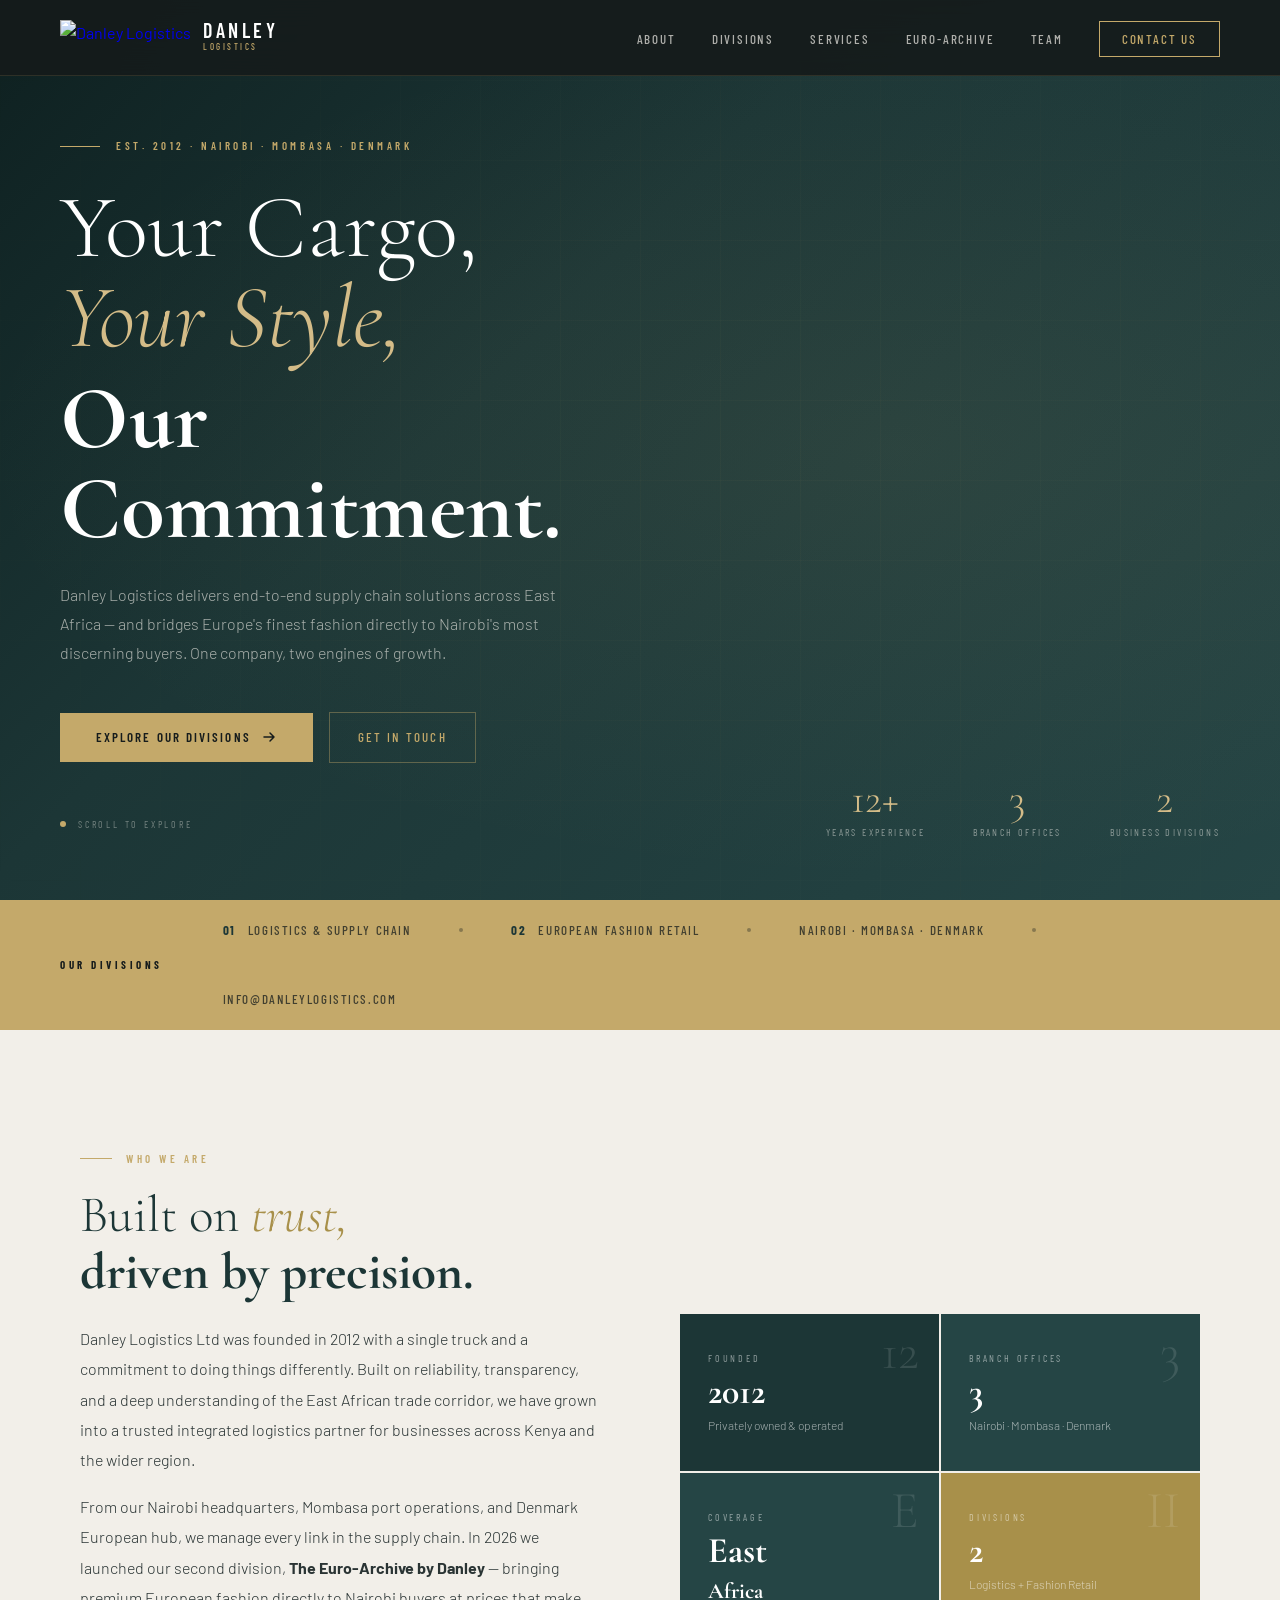
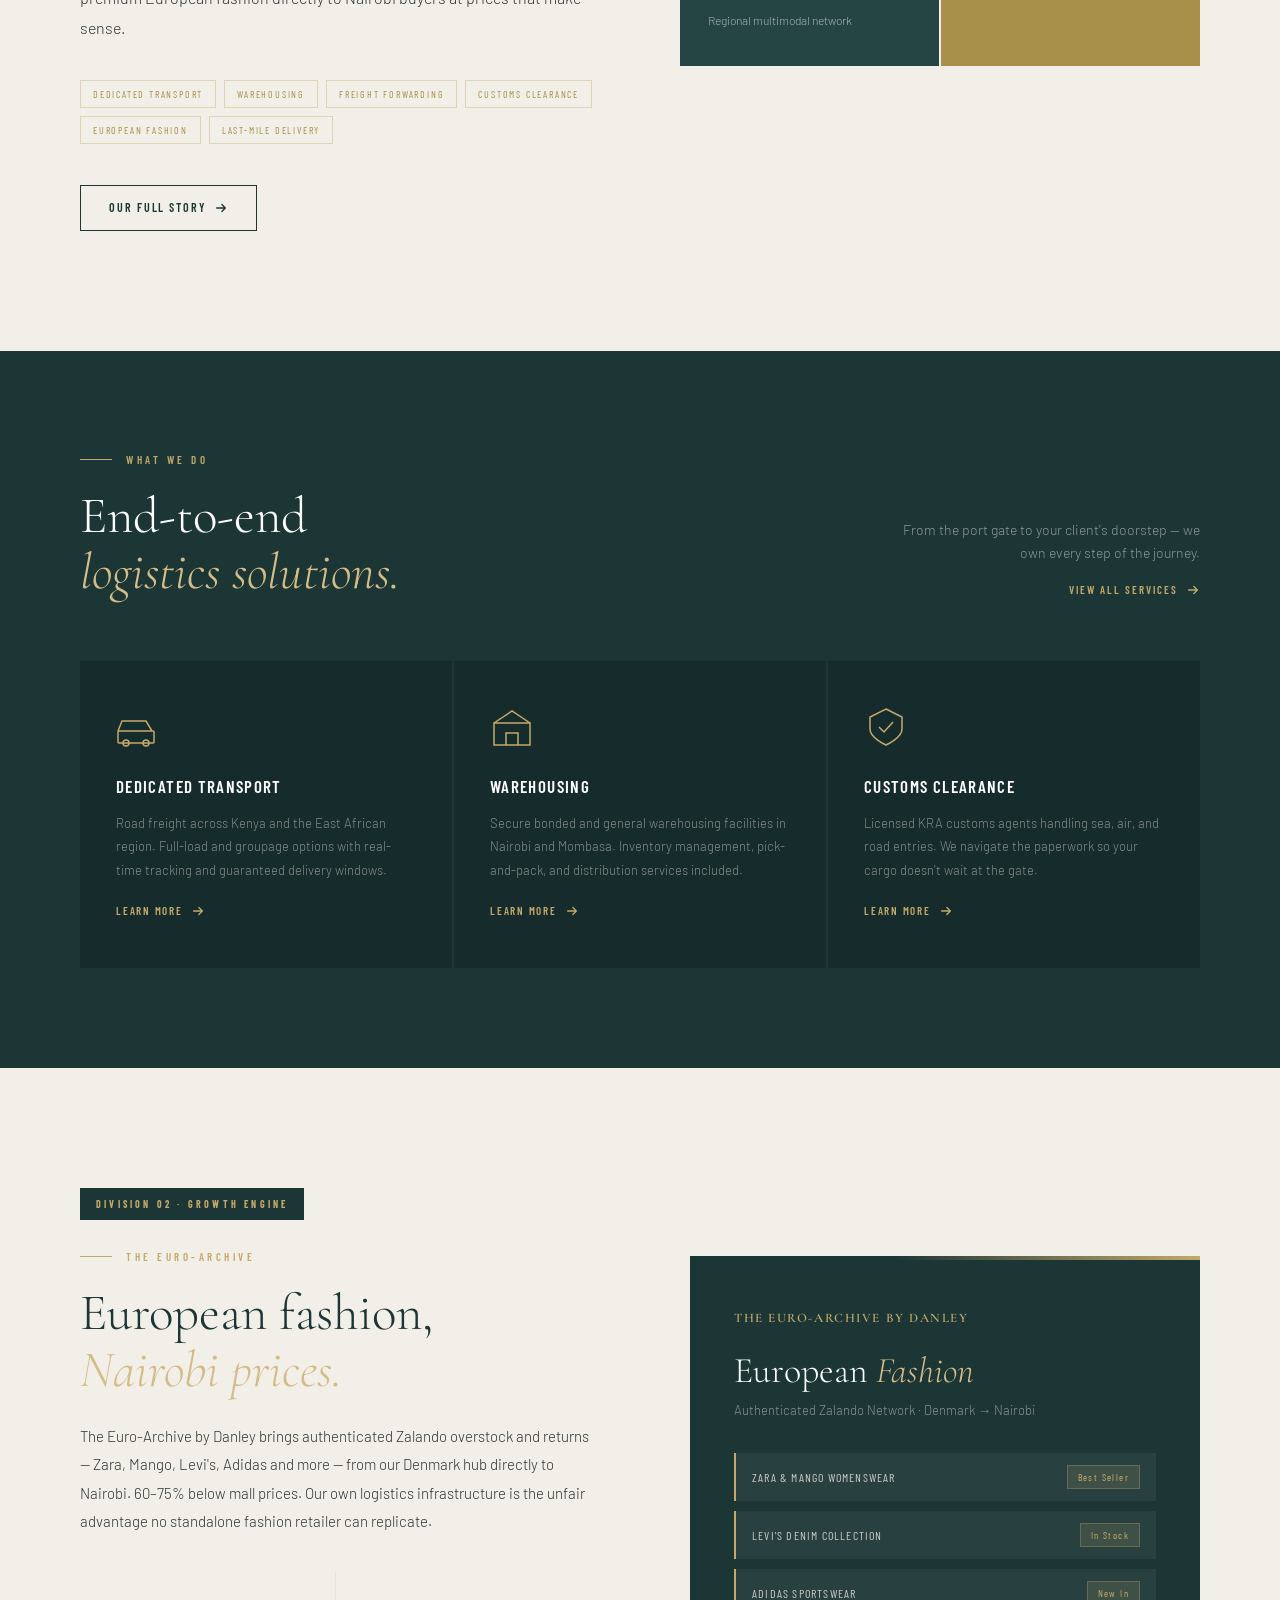
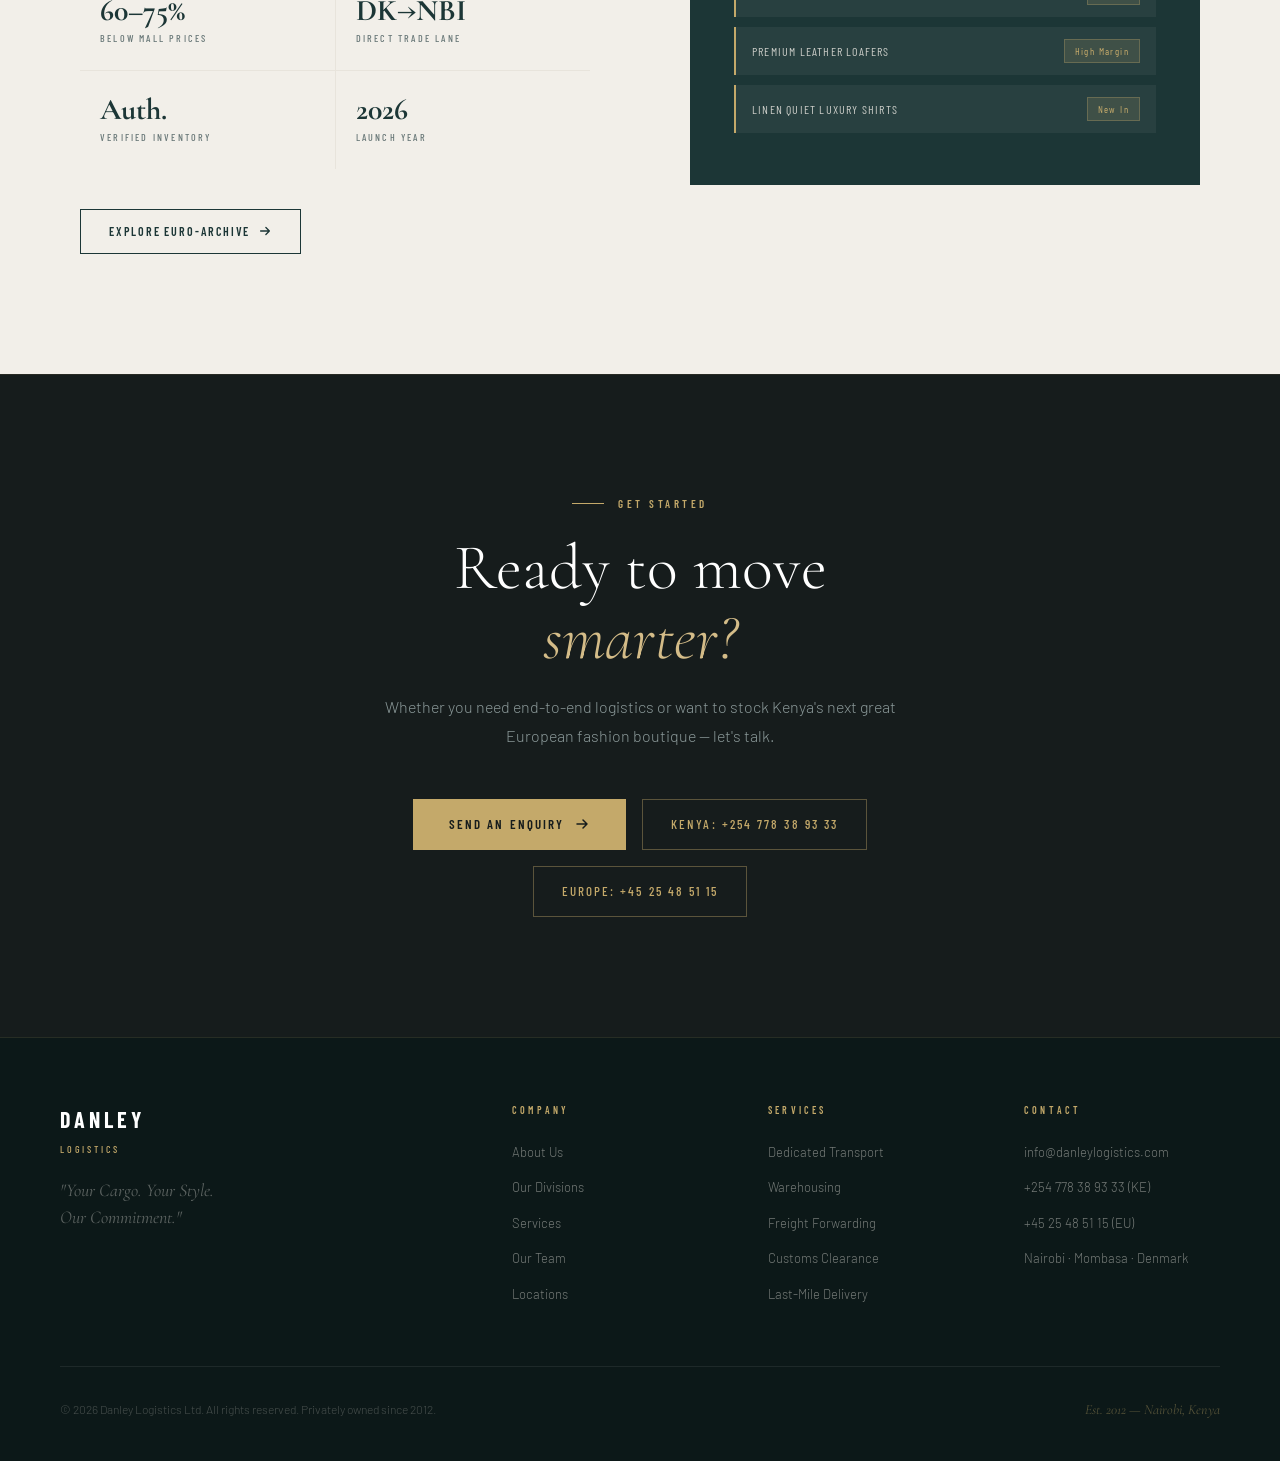
==== index.html @ 7cac611d "initial commit" ====
<!DOCTYPE html>
<html lang="en">
<head>
<meta charset="UTF-8">
<meta name="viewport" content="width=device-width, initial-scale=1.0">
<title>Danley Logistics — Transport · Warehousing · European Fashion</title>
<link href="https://fonts.googleapis.com/css2?family=Cormorant+Garamond:ital,wght@0,300;0,400;0,600;0,700;1,300;1,400&family=Barlow:wght@300;400;500;600;700&family=Barlow+Condensed:wght@400;500;600;700&display=swap" rel="stylesheet">
<link rel="stylesheet" href="style.css">
</head>
<body>

<nav id="mainNav">
  <a href="index.html" class="nav-logo">
    <img src="images/danleylogo.png" alt="Danley Logistics">
    <div class="nav-logo-text">
      <span class="nav-brand">DANLEY</span>
      <span class="nav-sub">Logistics</span>
    </div>
  </a>
  <ul class="nav-links">
    <li><a href="about.html">About</a></li>
    <li><a href="divisions.html">Divisions</a></li>
    <li><a href="services.html">Services</a></li>
    <li><a href="divisions.html#euro-archive">Euro-Archive</a></li>
    <li><a href="team.html">Team</a></li>
    <li><a href="contact.html" class="nav-cta">Contact Us</a></li>
  </ul>
  <button class="nav-toggle" id="navToggle">
    <svg width="24" height="24" viewBox="0 0 24 24" fill="none"><path d="M3 6h18M3 12h18M3 18h18" stroke="currentColor" stroke-width="2" stroke-linecap="round"/></svg>
  </button>
</nav>

<!-- HERO -->
<section class="hero" id="hero">
  <div class="hero-bg"></div>
  <div class="hero-grid"></div>
  <img src="images/hero-main.jpg" alt="" class="hero-img">
  <div class="hero-content">
    <div class="hero-eyebrow">
      <div class="hero-eyebrow-line"></div>
      <span class="hero-eyebrow-text">Est. 2012 · Nairobi · Mombasa · Denmark</span>
    </div>
    <h1 class="hero-title">Your Cargo,<br><em>Your Style,</em></h1>
    <span class="hero-title-bold">Our Commitment.</span>
    <p class="hero-desc">Danley Logistics delivers end-to-end supply chain solutions across East Africa — and bridges Europe's finest fashion directly to Nairobi's most discerning buyers. One company, two engines of growth.</p>
    <div class="hero-actions">
      <a href="divisions.html" class="btn-primary">Explore Our Divisions <svg width="16" height="16" viewBox="0 0 16 16" fill="none"><path d="M3 8h10M9 4l4 4-4 4" stroke="currentColor" stroke-width="1.5" stroke-linecap="round" stroke-linejoin="round"/></svg></a>
      <a href="contact.html" class="btn-secondary">Get in Touch</a>
    </div>
  </div>
  <div class="hero-stats">
    <div class="hero-stat"><span class="hero-stat-num">12+</span><span class="hero-stat-label">Years Experience</span></div>
    <div class="hero-stat"><span class="hero-stat-num">3</span><span class="hero-stat-label">Branch Offices</span></div>
    <div class="hero-stat"><span class="hero-stat-num">2</span><span class="hero-stat-label">Business Divisions</span></div>
  </div>
  <div class="hero-scroll"><div class="hero-scroll-dot"></div><span class="hero-scroll-text">Scroll to explore</span></div>
</section>

<!-- DIVISIONS BANNER -->
<div class="divisions-banner">
  <span class="div-label">Our Divisions</span>
  <div class="div-items">
    <div class="div-item"><span>01</span> Logistics &amp; Supply Chain</div>
    <div class="div-dot"></div>
    <div class="div-item"><span>02</span> European Fashion Retail</div>
    <div class="div-dot"></div>
    <div class="div-item">Nairobi · Mombasa · Denmark</div>
    <div class="div-dot"></div>
    <div class="div-item">info@danleylogistics.com</div>
  </div>
</div>

<!-- ABOUT TEASER -->
<section class="about" id="about">
  <div class="section-inner">
    <div class="about-grid">
      <div class="reveal">
        <div class="section-eyebrow"><div class="section-eyebrow-line"></div><span class="section-eyebrow-text">Who We Are</span></div>
        <h2 class="section-title" style="color:var(--teal)">Built on <em style="color:var(--gold-dark)">trust,</em><br><strong>driven by precision.</strong></h2>
        <div class="about-body">
          <p>Danley Logistics Ltd was founded in 2012 with a single truck and a commitment to doing things differently. Built on reliability, transparency, and a deep understanding of the East African trade corridor, we have grown into a trusted integrated logistics partner for businesses across Kenya and the wider region.</p>
          <p>From our Nairobi headquarters, Mombasa port operations, and Denmark European hub, we manage every link in the supply chain. In 2026 we launched our second division, <strong>The Euro-Archive by Danley</strong> — bringing premium European fashion directly to Nairobi buyers at prices that make sense.</p>
        </div>
        <div class="about-tags">
          <span class="about-tag">Dedicated Transport</span>
          <span class="about-tag">Warehousing</span>
          <span class="about-tag">Freight Forwarding</span>
          <span class="about-tag">Customs Clearance</span>
          <span class="about-tag">European Fashion</span>
          <span class="about-tag">Last-Mile Delivery</span>
        </div>
        <br>
        <a href="about.html" class="btn-outline-dark" style="margin-top:16px">Our Full Story <svg width="14" height="14" viewBox="0 0 16 16" fill="none"><path d="M3 8h10M9 4l4 4-4 4" stroke="currentColor" stroke-width="1.5" stroke-linecap="round" stroke-linejoin="round"/></svg></a>
      </div>
      <div class="reveal reveal-delay-2">
        <div class="about-card-stack">
          <div class="about-card"><div class="about-card-num">12</div><div class="about-card-label">Founded</div><div class="about-card-value">2012</div><div class="about-card-desc">Privately owned &amp; operated</div></div>
          <div class="about-card"><div class="about-card-num">3</div><div class="about-card-label">Branch Offices</div><div class="about-card-value">3</div><div class="about-card-desc">Nairobi · Mombasa · Denmark</div></div>
          <div class="about-card"><div class="about-card-num">E</div><div class="about-card-label">Coverage</div><div class="about-card-value">East<br><span style="font-size:22px">Africa</span></div><div class="about-card-desc">Regional multimodal network</div></div>
          <div class="about-card"><div class="about-card-num">II</div><div class="about-card-label">Divisions</div><div class="about-card-value">2</div><div class="about-card-desc">Logistics + Fashion Retail</div></div>
        </div>
      </div>
    </div>
  </div>
</section>

<!-- SERVICES TEASER -->
<section class="services" id="services">
  <div class="section-inner">
    <div class="services-header reveal">
      <div>
        <div class="section-eyebrow"><div class="section-eyebrow-line"></div><span class="section-eyebrow-text">What We Do</span></div>
        <h2 class="section-title" style="color:var(--white)">End-to-end<br><em>logistics solutions.</em></h2>
      </div>
      <div class="services-header-right">
        <p class="services-header-desc">From the port gate to your client's doorstep — we own every step of the journey.</p>
        <a href="services.html" style="display:inline-flex;align-items:center;gap:8px;margin-top:16px;font-family:var(--font-cond);font-size:11px;letter-spacing:0.18em;text-transform:uppercase;color:var(--gold);text-decoration:none;font-weight:600;">View All Services <svg width="14" height="14" viewBox="0 0 16 16" fill="none"><path d="M3 8h10M9 4l4 4-4 4" stroke="currentColor" stroke-width="1.5" stroke-linecap="round" stroke-linejoin="round"/></svg></a>
      </div>
    </div>
    <div class="services-grid reveal reveal-delay-1">
      <div class="service-card">
        <div class="service-icon"><svg viewBox="0 0 44 44" fill="none" stroke="currentColor" stroke-width="1.5"><rect x="2" y="26" width="36" height="12" rx="1"/><path d="M2 26 L6 16 h24 l6 10"/><circle cx="10" cy="38" r="3"/><circle cx="30" cy="38" r="3"/></svg></div>
        <div class="service-title">Dedicated Transport</div>
        <p class="service-desc">Road freight across Kenya and the East African region. Full-load and groupage options with real-time tracking and guaranteed delivery windows.</p>
        <a href="services.html" class="service-link">Learn more <svg width="14" height="14" viewBox="0 0 16 16" fill="none"><path d="M3 8h10M9 4l4 4-4 4" stroke="currentColor" stroke-width="1.5" stroke-linecap="round" stroke-linejoin="round"/></svg></a>
      </div>
      <div class="service-card">
        <div class="service-icon"><svg viewBox="0 0 44 44" fill="none" stroke="currentColor" stroke-width="1.5"><rect x="4" y="18" width="36" height="22"/><path d="M4 18 L22 6 L40 18"/><path d="M16 40 L16 28 h12 v12"/></svg></div>
        <div class="service-title">Warehousing</div>
        <p class="service-desc">Secure bonded and general warehousing facilities in Nairobi and Mombasa. Inventory management, pick-and-pack, and distribution services included.</p>
        <a href="services.html" class="service-link">Learn more <svg width="14" height="14" viewBox="0 0 16 16" fill="none"><path d="M3 8h10M9 4l4 4-4 4" stroke="currentColor" stroke-width="1.5" stroke-linecap="round" stroke-linejoin="round"/></svg></a>
      </div>
      <div class="service-card">
        <div class="service-icon"><svg viewBox="0 0 44 44" fill="none" stroke="currentColor" stroke-width="1.5"><path d="M22 4 L38 12 V24 C38 33 22 40 22 40 C22 40 6 33 6 24 V12 Z"/><path d="M15 22 L20 27 L29 17"/></svg></div>
        <div class="service-title">Customs Clearance</div>
        <p class="service-desc">Licensed KRA customs agents handling sea, air, and road entries. We navigate the paperwork so your cargo doesn't wait at the gate.</p>
        <a href="services.html" class="service-link">Learn more <svg width="14" height="14" viewBox="0 0 16 16" fill="none"><path d="M3 8h10M9 4l4 4-4 4" stroke="currentColor" stroke-width="1.5" stroke-linecap="round" stroke-linejoin="round"/></svg></a>
      </div>
    </div>
  </div>
</section>

<!-- EURO-ARCHIVE TEASER -->
<section class="fashion" id="fashion">
  <div class="section-inner">
    <div class="fashion-inner">
      <div class="reveal">
        <div class="fashion-label">Division 02 · Growth Engine</div>
        <div class="section-eyebrow"><div class="section-eyebrow-line"></div><span class="section-eyebrow-text">The Euro-Archive</span></div>
        <h2 class="section-title" style="color:var(--teal)">European fashion,<br><em>Nairobi prices.</em></h2>
        <p class="fashion-body">The Euro-Archive by Danley brings authenticated Zalando overstock and returns — Zara, Mango, Levi's, Adidas and more — from our Denmark hub directly to Nairobi. 60–75% below mall prices. Our own logistics infrastructure is the unfair advantage no standalone fashion retailer can replicate.</p>
        <div class="fashion-metrics">
          <div class="fashion-metric"><div class="fashion-metric-val">60–75%</div><div class="fashion-metric-label">Below Mall Prices</div></div>
          <div class="fashion-metric"><div class="fashion-metric-val">DK→NBI</div><div class="fashion-metric-label">Direct Trade Lane</div></div>
          <div class="fashion-metric"><div class="fashion-metric-val">Auth.</div><div class="fashion-metric-label">Verified Inventory</div></div>
          <div class="fashion-metric"><div class="fashion-metric-val">2026</div><div class="fashion-metric-label">Launch Year</div></div>
        </div>
        <a href="divisions.html#euro-archive" class="btn-outline-dark">Explore Euro-Archive <svg width="14" height="14" viewBox="0 0 16 16" fill="none"><path d="M3 8h10M9 4l4 4-4 4" stroke="currentColor" stroke-width="1.5" stroke-linecap="round" stroke-linejoin="round"/></svg></a>
      </div>
      <div class="reveal reveal-delay-2">
        <div class="fashion-card-main">
          <div class="fashion-card-title">The Euro-Archive by Danley</div>
          <div class="fashion-card-brand">European <em>Fashion</em></div>
          <div class="fashion-card-sub">Authenticated Zalando Network · Denmark → Nairobi</div>
          <div class="fashion-items-list">
            <div class="fashion-item-row"><span class="fashion-item-name">Zara &amp; Mango Womenswear</span><span class="fashion-item-badge">Best Seller</span></div>
            <div class="fashion-item-row"><span class="fashion-item-name">Levi's Denim Collection</span><span class="fashion-item-badge">In Stock</span></div>
            <div class="fashion-item-row"><span class="fashion-item-name">Adidas Sportswear</span><span class="fashion-item-badge">New In</span></div>
            <div class="fashion-item-row"><span class="fashion-item-name">Premium Leather Loafers</span><span class="fashion-item-badge">High Margin</span></div>
            <div class="fashion-item-row"><span class="fashion-item-name">Linen Quiet Luxury Shirts</span><span class="fashion-item-badge">New In</span></div>
          </div>
        </div>
      </div>
    </div>
  </div>
</section>

<!-- CTA -->
<section class="cta" id="contact">
  <div class="cta-inner">
    <div class="section-eyebrow cta-eyebrow"><div class="section-eyebrow-line"></div><span class="section-eyebrow-text">Get Started</span></div>
    <h2 class="cta-title reveal">Ready to move <em>smarter?</em></h2>
    <p class="cta-sub reveal reveal-delay-1">Whether you need end-to-end logistics or want to stock Kenya's next great European fashion boutique — let's talk.</p>
    <div class="cta-actions reveal reveal-delay-2">
      <a href="contact.html" class="btn-primary">Send an Enquiry <svg width="16" height="16" viewBox="0 0 16 16" fill="none"><path d="M3 8h10M9 4l4 4-4 4" stroke="currentColor" stroke-width="1.5" stroke-linecap="round" stroke-linejoin="round"/></svg></a>
      <a href="tel:+254778389333" class="btn-secondary">Kenya: +254 778 38 93 33</a>
      <a href="tel:+4525485115" class="btn-secondary">Europe: +45 25 48 51 15</a>
    </div>
  </div>
</section>

<!-- FOOTER -->
<footer>
  <div class="footer-grid">
    <div>
      <div class="footer-brand-name">DANLEY</div>
      <div class="footer-brand-sub">Logistics</div>
      <div class="footer-tagline">"Your Cargo. Your Style.<br>Our Commitment."</div>
    </div>
    <div>
      <div class="footer-col-title">Company</div>
      <ul class="footer-links">
        <li><a href="about.html">About Us</a></li>
        <li><a href="divisions.html">Our Divisions</a></li>
        <li><a href="services.html">Services</a></li>
        <li><a href="team.html">Our Team</a></li>
        <li><a href="locations.html">Locations</a></li>
      </ul>
    </div>
    <div>
      <div class="footer-col-title">Services</div>
      <ul class="footer-links">
        <li><a href="services.html">Dedicated Transport</a></li>
        <li><a href="services.html">Warehousing</a></li>
        <li><a href="services.html">Freight Forwarding</a></li>
        <li><a href="services.html">Customs Clearance</a></li>
        <li><a href="services.html">Last-Mile Delivery</a></li>
      </ul>
    </div>
    <div>
      <div class="footer-col-title">Contact</div>
      <ul class="footer-links">
        <li><a href="mailto:info@danleylogistics.com">info@danleylogistics.com</a></li>
        <li><a href="tel:+254778389333">+254 778 38 93 33 (KE)</a></li>
        <li><a href="tel:+4525485115">+45 25 48 51 15 (EU)</a></li>
        <li><a href="locations.html">Nairobi · Mombasa · Denmark</a></li>
      </ul>
    </div>
  </div>
  <div class="footer-bottom">
    <div class="footer-copy">© 2026 Danley Logistics Ltd. All rights reserved. Privately owned since 2012.</div>
    <div class="footer-est">Est. 2012 — Nairobi, Kenya</div>
  </div>
</footer>

<script>
const nav = document.getElementById('mainNav');
window.addEventListener('scroll', () => nav.classList.toggle('scrolled', window.scrollY > 60));
document.getElementById('navToggle').addEventListener('click', () => {
  const links = document.querySelector('.nav-links');
  links.style.cssText = links.style.display === 'flex' ? '' : 'display:flex;flex-direction:column;position:fixed;top:76px;left:0;right:0;background:rgba(22,28,28,0.98);padding:24px;gap:20px;z-index:999;border-bottom:1px solid rgba(196,169,106,0.2)';
});
const reveals = document.querySelectorAll('.reveal');
new IntersectionObserver((entries) => { entries.forEach(e => { if(e.isIntersecting){ e.target.classList.add('visible'); } }); }, { threshold: 0.12 }).observe && reveals.forEach(el => new IntersectionObserver((entries) => { entries.forEach(e => { if(e.isIntersecting) e.target.classList.add('visible'); }); }, { threshold: 0.12 }).observe(el));
</script>
</body>
</html>
---- style.css ----
/* ── DANLEY LOGISTICS — SHARED STYLESHEET ── */
:root {
  --teal:      #1C3636;
  --teal-mid:  #254545;
  --teal-light:#2E5555;
  --gold:      #C4A96A;
  --gold-light:#D4BC88;
  --gold-dark: #A8904A;
  --cream:     #F2EFE9;
  --cream-dark:#E8E4DC;
  --white:     #FFFFFF;
  --dark:      #161C1C;
  --charcoal:  #2A3434;
  --gray:      #8A9898;
  --slate:     #697878;
  --font-display: 'Cormorant Garamond', Georgia, serif;
  --font-body:    'Barlow', sans-serif;
  --font-cond:    'Barlow Condensed', sans-serif;
  --ease: cubic-bezier(0.16, 1, 0.3, 1);
}

*, *::before, *::after { box-sizing: border-box; margin: 0; padding: 0; }
html { scroll-behavior: smooth; }
body { font-family: var(--font-body); background: var(--dark); color: var(--cream); overflow-x: hidden; line-height: 1.6; }

::-webkit-scrollbar { width: 4px; }
::-webkit-scrollbar-track { background: var(--dark); }
::-webkit-scrollbar-thumb { background: var(--gold); border-radius: 2px; }

/* ── NAV ── */
nav {
  position: fixed; top: 0; left: 0; right: 0; z-index: 1000;
  padding: 0 60px;
  display: flex; align-items: center; justify-content: space-between;
  height: 76px;
  background: rgba(22,28,28,0.95);
  backdrop-filter: blur(20px);
  border-bottom: 1px solid rgba(196,169,106,0.15);
  transition: all 0.4s var(--ease);
}
nav.scrolled { height: 64px; border-bottom-color: rgba(196,169,106,0.25); }
.nav-logo { display: flex; align-items: center; text-decoration: none; gap: 12px; }
.nav-logo img { height: 36px; width: auto; }
.nav-logo-text { display: flex; flex-direction: column; }
.nav-brand { font-family: var(--font-cond); font-size: 20px; font-weight: 600; letter-spacing: 0.18em; color: var(--white); line-height: 1; }
.nav-sub { font-family: var(--font-cond); font-size: 9px; letter-spacing: 0.28em; color: var(--gold); font-weight: 500; text-transform: uppercase; }
.nav-links { display: flex; align-items: center; gap: 36px; list-style: none; }
.nav-links a { font-family: var(--font-cond); font-size: 13px; letter-spacing: 0.14em; text-transform: uppercase; color: rgba(242,239,233,0.7); text-decoration: none; transition: color 0.3s; font-weight: 500; }
.nav-links a:hover, .nav-links a.active { color: var(--gold); }
.nav-cta { background: transparent; border: 1px solid var(--gold); color: var(--gold) !important; padding: 9px 22px; transition: all 0.3s !important; }
.nav-cta:hover { background: var(--gold) !important; color: var(--dark) !important; }
.nav-toggle { display: none; background: none; border: none; cursor: pointer; color: var(--white); padding: 4px; }

/* ── PAGE HERO (inner pages) ── */
.page-hero {
  padding: 140px 0 80px;
  background: linear-gradient(135deg, #0E2020 0%, #1C3636 50%, #254545 100%);
  position: relative; overflow: hidden;
}
.page-hero::before {
  content: '';
  position: absolute; inset: 0;
  background-image: linear-gradient(rgba(196,169,106,0.04) 1px, transparent 1px), linear-gradient(90deg, rgba(196,169,106,0.04) 1px, transparent 1px);
  background-size: 80px 80px;
  mask-image: radial-gradient(ellipse 80% 80% at 50% 50%, black, transparent);
}
.page-hero-inner { position: relative; z-index: 2; max-width: 1240px; margin: 0 auto; padding: 0 60px; }
.page-hero-eyebrow { display: flex; align-items: center; gap: 14px; margin-bottom: 20px; }
.page-hero-eyebrow-line { width: 32px; height: 1px; background: var(--gold); }
.page-hero-eyebrow-text { font-family: var(--font-cond); font-size: 11px; letter-spacing: 0.32em; text-transform: uppercase; color: var(--gold); font-weight: 600; }
.page-hero h1 { font-family: var(--font-display); font-size: clamp(40px, 5vw, 72px); font-weight: 300; color: var(--white); line-height: 1.1; margin-bottom: 20px; }
.page-hero h1 em { font-style: italic; color: var(--gold-light); }
.page-hero h1 strong { font-weight: 700; }
.page-hero p { font-size: 16px; color: rgba(242,239,233,0.6); max-width: 560px; font-weight: 300; line-height: 1.8; }
.page-hero-img { position: absolute; right: 0; top: 0; bottom: 0; width: 40%; object-fit: cover; opacity: 0.25; }

/* ── SECTION BASE ── */
section { position: relative; }
.section-inner { max-width: 1240px; margin: 0 auto; padding: 0 60px; }
.section-eyebrow { display: flex; align-items: center; gap: 14px; margin-bottom: 20px; }
.section-eyebrow-line { width: 32px; height: 1px; background: var(--gold); }
.section-eyebrow-text { font-family: var(--font-cond); font-size: 11px; letter-spacing: 0.32em; text-transform: uppercase; color: var(--gold); font-weight: 600; }
.section-title { font-family: var(--font-display); font-size: clamp(36px, 4vw, 58px); font-weight: 300; line-height: 1.1; }
.section-title em { font-style: italic; color: var(--gold-light); }
.section-title strong { font-weight: 700; }
.section-body { font-size: 15px; line-height: 1.9; color: var(--charcoal); font-weight: 300; }
.section-body p + p { margin-top: 14px; }

/* ── BUTTONS ── */
.btn-primary {
  background: var(--gold); color: var(--dark);
  padding: 14px 36px; font-family: var(--font-cond); font-size: 13px;
  letter-spacing: 0.16em; text-transform: uppercase; font-weight: 600;
  border: none; cursor: pointer; text-decoration: none;
  transition: all 0.3s; display: inline-flex; align-items: center; gap: 10px;
}
.btn-primary:hover { background: var(--gold-light); transform: translateY(-2px); }
.btn-secondary {
  color: var(--gold); padding: 14px 28px; font-family: var(--font-cond);
  font-size: 13px; letter-spacing: 0.16em; text-transform: uppercase; font-weight: 500;
  border: 1px solid rgba(196,169,106,0.4); text-decoration: none;
  transition: all 0.3s; display: inline-flex; align-items: center; gap: 10px;
}
.btn-secondary:hover { border-color: var(--gold); background: rgba(196,169,106,0.08); }
.btn-outline-dark {
  color: var(--teal); padding: 12px 28px; font-family: var(--font-cond);
  font-size: 12px; letter-spacing: 0.16em; text-transform: uppercase; font-weight: 600;
  border: 1px solid var(--teal); text-decoration: none;
  transition: all 0.3s; display: inline-flex; align-items: center; gap: 8px;
}
.btn-outline-dark:hover { background: var(--teal); color: var(--white); }

/* ── IMAGE PLACEHOLDER ── */
.img-placeholder {
  background: linear-gradient(135deg, var(--teal) 0%, var(--teal-mid) 100%);
  display: flex; align-items: center; justify-content: center;
  position: relative; overflow: hidden;
}
.img-placeholder::after {
  content: attr(data-label);
  font-family: var(--font-cond); font-size: 11px; letter-spacing: 0.2em;
  text-transform: uppercase; color: rgba(196,169,106,0.5);
}
.img-placeholder img { width: 100%; height: 100%; object-fit: cover; display: block; }

/* ── TAGS ── */
.tag { font-family: var(--font-cond); font-size: 10px; letter-spacing: 0.18em; text-transform: uppercase; border: 1px solid rgba(196,169,106,0.4); color: var(--gold); padding: 5px 12px; display: inline-block; }
.tag-dark { border-color: rgba(28,54,54,0.4); color: var(--teal); }

/* ── REVEAL ANIMATIONS ── */
.reveal { opacity: 0; transform: translateY(32px); transition: all 0.9s var(--ease); }
.reveal.visible { opacity: 1; transform: translateY(0); }
.reveal-delay-1 { transition-delay: 0.1s; }
.reveal-delay-2 { transition-delay: 0.2s; }
.reveal-delay-3 { transition-delay: 0.3s; }

/* ── HERO (homepage) ── */
.hero { position: relative; height: 100vh; min-height: 700px; display: flex; align-items: center; overflow: hidden; background: var(--teal); }
.hero-bg { position: absolute; inset: 0; background: radial-gradient(ellipse 120% 80% at 70% 50%, rgba(196,169,106,0.08) 0%, transparent 60%), linear-gradient(135deg, #0E2020 0%, #1C3636 40%, #254545 100%); }
.hero-grid { position: absolute; inset: 0; background-image: linear-gradient(rgba(196,169,106,0.04) 1px, transparent 1px), linear-gradient(90deg, rgba(196,169,106,0.04) 1px, transparent 1px); background-size: 80px 80px; mask-image: radial-gradient(ellipse 80% 80% at 60% 50%, black, transparent); }
.hero-img { position: absolute; right: 0; top: 0; bottom: 0; width: 50%; object-fit: cover; opacity: 0.15; }
.hero-content { position: relative; z-index: 2; padding: 0 60px; max-width: 780px; }
.hero-eyebrow { display: flex; align-items: center; gap: 16px; margin-bottom: 28px; opacity: 0; animation: fadeUp 1s 0.3s var(--ease) forwards; }
.hero-eyebrow-line { width: 40px; height: 1px; background: var(--gold); }
.hero-eyebrow-text { font-family: var(--font-cond); font-size: 11px; letter-spacing: 0.32em; text-transform: uppercase; color: var(--gold); font-weight: 600; }
.hero-title { font-family: var(--font-display); font-size: clamp(52px, 7vw, 96px); font-weight: 300; line-height: 1.0; color: var(--white); margin-bottom: 12px; opacity: 0; animation: fadeUp 1s 0.5s var(--ease) forwards; }
.hero-title em { font-style: italic; color: var(--gold-light); font-weight: 300; }
.hero-title-bold { font-family: var(--font-display); font-size: clamp(52px, 7vw, 96px); font-weight: 700; line-height: 1.0; color: var(--white); display: block; opacity: 0; animation: fadeUp 1s 0.65s var(--ease) forwards; }
.hero-desc { font-size: 16px; line-height: 1.8; color: rgba(242,239,233,0.65); max-width: 520px; margin: 28px 0 44px; font-weight: 300; opacity: 0; animation: fadeUp 1s 0.85s var(--ease) forwards; }
.hero-actions { display: flex; gap: 16px; align-items: center; opacity: 0; animation: fadeUp 1s 1.05s var(--ease) forwards; flex-wrap: wrap; }
.hero-stats { position: absolute; bottom: 60px; right: 60px; z-index: 2; display: flex; gap: 48px; opacity: 0; animation: fadeUp 1s 1.2s var(--ease) forwards; }
.hero-stat { text-align: center; }
.hero-stat-num { font-family: var(--font-display); font-size: 42px; font-weight: 300; color: var(--gold-light); display: block; line-height: 1; }
.hero-stat-label { font-family: var(--font-cond); font-size: 10px; letter-spacing: 0.24em; text-transform: uppercase; color: rgba(242,239,233,0.5); margin-top: 4px; display: block; }
.hero-scroll { position: absolute; bottom: 68px; left: 60px; z-index: 2; display: flex; align-items: center; gap: 12px; opacity: 0; animation: fadeUp 1s 1.4s var(--ease) forwards; }
.hero-scroll-dot { width: 6px; height: 6px; border-radius: 50%; background: var(--gold); animation: pulse 2s infinite; }
.hero-scroll-text { font-family: var(--font-cond); font-size: 10px; letter-spacing: 0.28em; text-transform: uppercase; color: rgba(242,239,233,0.4); }

/* ── DIVISIONS BANNER ── */
.divisions-banner { background: var(--gold); padding: 20px 60px; display: flex; align-items: center; gap: 60px; overflow: hidden; }
.div-label { font-family: var(--font-cond); font-size: 11px; letter-spacing: 0.32em; text-transform: uppercase; color: var(--dark); font-weight: 700; flex-shrink: 0; }
.div-items { display: flex; gap: 48px; align-items: center; flex: 1; flex-wrap: wrap; }
.div-item { display: flex; align-items: center; gap: 12px; font-family: var(--font-cond); font-size: 13px; letter-spacing: 0.12em; text-transform: uppercase; color: rgba(22,28,28,0.75); font-weight: 500; white-space: nowrap; }
.div-item span { color: var(--teal); font-weight: 700; }
.div-dot { width: 4px; height: 4px; border-radius: 50%; background: rgba(22,28,28,0.35); }

/* ── ABOUT SECTION ── */
.about { background: var(--cream); color: var(--dark); padding: 120px 0; }
.about-grid { display: grid; grid-template-columns: 1fr 1fr; gap: 80px; align-items: center; }
.about .section-title { color: var(--teal); }
.about-body { font-size: 16px; line-height: 1.9; color: var(--charcoal); font-weight: 300; margin: 24px 0 36px; }
.about-body p + p { margin-top: 16px; }
.about-card-stack { display: grid; grid-template-columns: 1fr 1fr; gap: 2px; }
.about-card { padding: 36px 28px; position: relative; overflow: hidden; }
.about-card:nth-child(1) { background: var(--teal); }
.about-card:nth-child(2) { background: var(--teal-mid); }
.about-card:nth-child(3) { background: var(--teal-mid); }
.about-card:nth-child(4) { background: var(--gold-dark); }
.about-card-num { font-family: var(--font-display); font-size: 52px; font-weight: 300; color: rgba(255,255,255,0.12); position: absolute; top: 12px; right: 20px; line-height: 1; }
.about-card-label { font-family: var(--font-cond); font-size: 10px; letter-spacing: 0.28em; text-transform: uppercase; color: rgba(255,255,255,0.5); margin-bottom: 8px; }
.about-card-value { font-family: var(--font-display); font-size: 36px; font-weight: 700; color: var(--white); line-height: 1; }
.about-card-desc { font-size: 12px; color: rgba(255,255,255,0.6); margin-top: 6px; font-weight: 300; }
.about-tags { display: flex; flex-wrap: wrap; gap: 8px; margin-top: 12px; }
.about-tag { font-family: var(--font-cond); font-size: 10px; letter-spacing: 0.18em; text-transform: uppercase; border: 1px solid rgba(196,169,106,0.4); color: var(--gold-dark); padding: 5px 12px; }

/* ── SERVICES ── */
.services { background: var(--teal); padding: 100px 0; }
.services-header { display: flex; justify-content: space-between; align-items: flex-end; margin-bottom: 60px; }
.services-header .section-title { color: var(--white); }
.services-header-right { text-align: right; }
.services-header-desc { font-size: 14px; color: var(--gray); max-width: 300px; font-weight: 300; line-height: 1.7; }
.services-grid { display: grid; grid-template-columns: repeat(3, 1fr); gap: 2px; }
.service-card { background: rgba(0,0,0,0.2); padding: 44px 36px; border-bottom: 2px solid transparent; transition: all 0.4s var(--ease); position: relative; overflow: hidden; }
.service-card:hover { background: rgba(0,0,0,0.35); border-bottom-color: var(--gold); }
.service-icon { width: 44px; height: 44px; margin-bottom: 24px; color: var(--gold); }
.service-title { font-family: var(--font-cond); font-size: 17px; letter-spacing: 0.08em; text-transform: uppercase; color: var(--white); font-weight: 600; margin-bottom: 12px; }
.service-desc { font-size: 13px; line-height: 1.8; color: rgba(242,239,233,0.5); font-weight: 300; }
.service-link { display: inline-flex; align-items: center; gap: 8px; margin-top: 20px; font-family: var(--font-cond); font-size: 11px; letter-spacing: 0.16em; text-transform: uppercase; color: var(--gold); text-decoration: none; font-weight: 600; transition: gap 0.3s; }
.service-link:hover { gap: 14px; }

/* ── DIVISIONS CARDS ── */
.divisions { background: var(--dark); padding: 120px 0; }
.divisions-header { text-align: center; margin-bottom: 80px; }
.divisions-header .section-eyebrow { justify-content: center; }
.divisions-header .section-title { color: var(--white); }
.divisions-header .section-subtitle { font-size: 16px; color: var(--gray); max-width: 560px; margin: 20px auto 0; font-weight: 300; line-height: 1.8; }
.divisions-grid { display: grid; grid-template-columns: 1fr 1fr; gap: 3px; }
.division-card { position: relative; overflow: hidden; padding: 64px 56px; min-height: 540px; display: flex; flex-direction: column; transition: all 0.5s var(--ease); }
.division-card:nth-child(1) { background: linear-gradient(140deg, #1A3535 0%, #0E2020 100%); border-top: 3px solid var(--gold); }
.division-card:nth-child(2) { background: linear-gradient(140deg, #2A2A1A 0%, #1A1A0C 100%); border-top: 3px solid var(--gold-dark); }
.division-num { font-family: var(--font-display); font-size: 120px; font-weight: 700; color: rgba(196,169,106,0.06); position: absolute; top: -10px; right: 24px; line-height: 1; pointer-events: none; }
.division-icon { width: 52px; height: 52px; border: 1px solid var(--gold); display: flex; align-items: center; justify-content: center; margin-bottom: 32px; }
.division-icon svg { width: 26px; height: 26px; }
.division-tag { font-family: var(--font-cond); font-size: 10px; letter-spacing: 0.32em; text-transform: uppercase; color: var(--gold); font-weight: 600; margin-bottom: 16px; }
.division-title { font-family: var(--font-display); font-size: 40px; font-weight: 300; color: var(--white); line-height: 1.1; margin-bottom: 20px; }
.division-title strong { font-weight: 700; }
.division-body { font-size: 14px; line-height: 1.9; color: rgba(242,239,233,0.55); font-weight: 300; margin-bottom: 36px; flex: 1; }
.division-services { display: flex; flex-direction: column; gap: 8px; margin-bottom: 40px; }
.division-service-item { display: flex; align-items: center; gap: 12px; font-family: var(--font-cond); font-size: 12px; letter-spacing: 0.1em; text-transform: uppercase; color: rgba(242,239,233,0.6); font-weight: 500; }
.division-service-item::before { content: ''; width: 20px; height: 1px; background: var(--gold); flex-shrink: 0; }
.division-link { display: inline-flex; align-items: center; gap: 10px; font-family: var(--font-cond); font-size: 12px; letter-spacing: 0.16em; text-transform: uppercase; color: var(--gold); text-decoration: none; font-weight: 600; margin-top: auto; transition: gap 0.3s; }
.division-link:hover { gap: 16px; }

/* ── FASHION SECTION ── */
.fashion { background: var(--cream); color: var(--dark); padding: 120px 0; overflow: hidden; }
.fashion-inner { display: grid; grid-template-columns: 1fr 1fr; gap: 100px; align-items: center; }
.fashion-label { background: var(--teal); color: var(--gold); font-family: var(--font-cond); font-size: 10px; letter-spacing: 0.32em; text-transform: uppercase; font-weight: 700; padding: 8px 16px; display: inline-block; margin-bottom: 28px; }
.fashion .section-title { color: var(--teal); }
.fashion-body { font-size: 15px; line-height: 1.9; color: var(--charcoal); font-weight: 300; margin: 24px 0 36px; }
.fashion-metrics { display: grid; grid-template-columns: 1fr 1fr; gap: 1px; background: var(--cream-dark); margin-bottom: 40px; }
.fashion-metric { background: var(--cream); padding: 24px 20px; }
.fashion-metric-val { font-family: var(--font-display); font-size: 30px; font-weight: 700; color: var(--teal); line-height: 1; }
.fashion-metric-label { font-family: var(--font-cond); font-size: 10px; letter-spacing: 0.22em; text-transform: uppercase; color: var(--slate); margin-top: 4px; font-weight: 500; }
.fashion-card-main { background: var(--teal); padding: 52px 44px; position: relative; overflow: hidden; }
.fashion-card-main::before { content: ''; position: absolute; top: 0; right: 0; width: 60%; height: 4px; background: linear-gradient(90deg, transparent, var(--gold)); }
.fashion-card-title { font-family: var(--font-display); font-size: 13px; font-weight: 600; letter-spacing: 0.12em; text-transform: uppercase; color: var(--gold); margin-bottom: 20px; }
.fashion-card-brand { font-family: var(--font-display); font-size: 36px; font-weight: 300; color: var(--white); line-height: 1.2; margin-bottom: 8px; }
.fashion-card-brand em { font-style: italic; color: var(--gold-light); }
.fashion-card-sub { font-size: 13px; color: rgba(242,239,233,0.5); font-weight: 300; margin-bottom: 32px; }
.fashion-items-list { display: flex; flex-direction: column; gap: 10px; }
.fashion-item-row { display: flex; align-items: center; justify-content: space-between; padding: 12px 16px; background: rgba(255,255,255,0.05); border-left: 2px solid var(--gold); }
.fashion-item-name { font-family: var(--font-cond); font-size: 12px; letter-spacing: 0.1em; text-transform: uppercase; color: rgba(242,239,233,0.8); }
.fashion-item-badge { font-family: var(--font-cond); font-size: 10px; letter-spacing: 0.14em; padding: 3px 10px; background: rgba(196,169,106,0.15); color: var(--gold); border: 1px solid rgba(196,169,106,0.3); }

/* ── TEAM ── */
.team { background: var(--dark); padding: 120px 0; }
.team-header { text-align: center; margin-bottom: 72px; }
.team-header .section-eyebrow { justify-content: center; }
.team-header .section-title { color: var(--white); }
.team-grid { display: grid; grid-template-columns: repeat(2, 1fr); gap: 3px; max-width: 900px; margin: 0 auto; }
.team-card { background: var(--teal); padding: 56px 48px; position: relative; overflow: hidden; transition: all 0.4s var(--ease); }
.team-card::before { content: ''; position: absolute; top: 0; left: 0; width: 100%; height: 3px; background: linear-gradient(90deg, var(--gold), transparent); }
.team-card:hover { background: var(--teal-mid); transform: translateY(-4px); }
.team-region { font-family: var(--font-cond); font-size: 10px; letter-spacing: 0.32em; text-transform: uppercase; color: var(--gold); font-weight: 600; margin-bottom: 28px; display: flex; align-items: center; gap: 10px; }
.team-region::after { content: ''; flex: 1; height: 1px; background: rgba(196,169,106,0.3); }
.team-avatar { width: 72px; height: 72px; border-radius: 50%; background: var(--teal-light); border: 2px solid var(--gold); display: flex; align-items: center; justify-content: center; margin-bottom: 20px; font-family: var(--font-display); font-size: 26px; font-weight: 600; color: var(--gold); overflow: hidden; }
.team-avatar img { width: 100%; height: 100%; object-fit: cover; }
.team-name { font-family: var(--font-display); font-size: 26px; font-weight: 600; color: var(--white); margin-bottom: 4px; line-height: 1.2; }
.team-role { font-family: var(--font-cond); font-size: 11px; letter-spacing: 0.2em; text-transform: uppercase; color: rgba(242,239,233,0.45); margin-bottom: 28px; font-weight: 500; }
.team-contact { display: flex; flex-direction: column; gap: 10px; }
.team-contact-item { display: flex; align-items: center; gap: 12px; font-size: 14px; color: rgba(242,239,233,0.7); font-weight: 300; text-decoration: none; transition: color 0.3s; }
.team-contact-item:hover { color: var(--gold); }
.team-contact-icon { width: 32px; height: 32px; border: 1px solid rgba(196,169,106,0.3); display: flex; align-items: center; justify-content: center; flex-shrink: 0; color: var(--gold); transition: all 0.3s; }
.team-contact-item:hover .team-contact-icon { background: var(--gold); color: var(--dark); }
.team-card-general { grid-column: span 2; background: rgba(196,169,106,0.08); border: 1px solid rgba(196,169,106,0.2); padding: 40px 48px; display: flex; align-items: center; justify-content: space-between; gap: 40px; }
.team-general-left { flex: 1; }
.team-general-title { font-family: var(--font-display); font-size: 22px; font-weight: 600; color: var(--white); margin-bottom: 6px; }
.team-general-sub { font-size: 13px; color: rgba(242,239,233,0.5); font-weight: 300; }
.team-general-email { font-family: var(--font-cond); font-size: 16px; letter-spacing: 0.06em; color: var(--gold); font-weight: 600; text-decoration: none; border-bottom: 1px solid rgba(196,169,106,0.4); padding-bottom: 2px; transition: all 0.3s; }

/* ── LOCATIONS ── */
.locations { background: var(--teal); padding: 100px 0; }
.locations-header { margin-bottom: 64px; }
.locations-header .section-title { color: var(--white); }
.locations-grid { display: grid; grid-template-columns: repeat(3, 1fr); gap: 2px; }
.location-card { background: rgba(0,0,0,0.2); padding: 48px 36px; position: relative; overflow: hidden; border-bottom: 2px solid transparent; transition: all 0.4s; }
.location-card:hover { background: rgba(0,0,0,0.3); border-bottom-color: var(--gold); }
.location-badge { position: absolute; top: 20px; right: 20px; font-family: var(--font-cond); font-size: 9px; letter-spacing: 0.2em; text-transform: uppercase; background: var(--gold); color: var(--dark); padding: 4px 10px; font-weight: 700; }
.location-flag { font-size: 32px; display: block; margin-bottom: 16px; }
.location-city { font-family: var(--font-display); font-size: 32px; font-weight: 700; color: var(--white); line-height: 1; }
.location-country { font-family: var(--font-cond); font-size: 11px; letter-spacing: 0.24em; text-transform: uppercase; color: var(--gold); margin: 8px 0 16px; }
.location-role { font-family: var(--font-cond); font-size: 11px; letter-spacing: 0.14em; text-transform: uppercase; color: rgba(242,239,233,0.4); margin-bottom: 16px; font-weight: 500; }
.location-desc { font-size: 13px; color: rgba(242,239,233,0.55); line-height: 1.8; font-weight: 300; }
.location-img { width: 100%; height: 180px; object-fit: cover; margin-bottom: 28px; opacity: 0.6; display: block; }

/* ── CTA SECTION ── */
.cta { background: var(--dark); padding: 120px 0; text-align: center; border-top: 1px solid rgba(196,169,106,0.1); }
.cta-inner { max-width: 700px; margin: 0 auto; padding: 0 60px; }
.cta-eyebrow { justify-content: center; }
.cta-title { font-family: var(--font-display); font-size: clamp(40px, 5vw, 68px); font-weight: 300; color: var(--white); line-height: 1.1; margin-bottom: 20px; }
.cta-title em { font-style: italic; color: var(--gold-light); }
.cta-sub { font-size: 16px; color: var(--gray); font-weight: 300; margin-bottom: 48px; line-height: 1.8; }
.cta-actions { display: flex; gap: 16px; justify-content: center; flex-wrap: wrap; }

/* ── CONTACT FORM ── */
.contact-section { background: var(--cream); padding: 100px 0; }
.contact-grid { display: grid; grid-template-columns: 1fr 1fr; gap: 80px; align-items: start; }
.contact-form { background: var(--white); padding: 52px 44px; }
.form-row { display: grid; grid-template-columns: 1fr 1fr; gap: 16px; }
.form-group { margin-bottom: 20px; }
.form-group.full { grid-column: 1 / -1; }
.form-label { font-family: var(--font-cond); font-size: 10px; letter-spacing: 0.24em; text-transform: uppercase; color: var(--slate); font-weight: 600; display: block; margin-bottom: 8px; }
.form-input, .form-select, .form-textarea {
  width: 100%; padding: 14px 16px; border: 1px solid var(--cream-dark);
  background: var(--cream); font-family: var(--font-body); font-size: 14px;
  color: var(--dark); outline: none; transition: border-color 0.3s;
  appearance: none; border-radius: 0;
}
.form-input:focus, .form-select:focus, .form-textarea:focus { border-color: var(--gold); background: var(--white); }
.form-textarea { min-height: 120px; resize: vertical; }
.form-submit { background: var(--teal); color: var(--white); padding: 16px 40px; font-family: var(--font-cond); font-size: 13px; letter-spacing: 0.16em; text-transform: uppercase; font-weight: 600; border: none; cursor: pointer; transition: all 0.3s; width: 100%; margin-top: 8px; }
.form-submit:hover { background: var(--teal-mid); }
.contact-info { padding-top: 8px; }
.contact-info .section-title { color: var(--teal); margin-bottom: 12px; }
.contact-info-body { font-size: 15px; color: var(--charcoal); line-height: 1.8; font-weight: 300; margin-bottom: 40px; }
.contact-detail { display: flex; align-items: flex-start; gap: 16px; margin-bottom: 24px; }
.contact-detail-icon { width: 40px; height: 40px; background: var(--teal); display: flex; align-items: center; justify-content: center; color: var(--gold); flex-shrink: 0; }
.contact-detail-label { font-family: var(--font-cond); font-size: 10px; letter-spacing: 0.22em; text-transform: uppercase; color: var(--slate); font-weight: 600; margin-bottom: 4px; }
.contact-detail-value { font-size: 14px; color: var(--charcoal); font-weight: 400; text-decoration: none; }
.contact-detail-value:hover { color: var(--teal); }

/* ── VALUES ── */
.values { background: var(--dark); padding: 100px 0; }
.values-grid { display: grid; grid-template-columns: repeat(4, 1fr); gap: 2px; margin-top: 60px; }
.value-card { background: rgba(255,255,255,0.03); padding: 44px 32px; border-top: 2px solid rgba(196,169,106,0.2); transition: all 0.4s; }
.value-card:hover { background: rgba(255,255,255,0.06); border-top-color: var(--gold); }
.value-num { font-family: var(--font-display); font-size: 48px; font-weight: 300; color: rgba(196,169,106,0.15); line-height: 1; margin-bottom: 20px; }
.value-title { font-family: var(--font-cond); font-size: 15px; letter-spacing: 0.1em; text-transform: uppercase; color: var(--white); font-weight: 600; margin-bottom: 12px; }
.value-body { font-size: 13px; color: rgba(242,239,233,0.5); line-height: 1.8; font-weight: 300; }

/* ── IMAGE BLOCKS ── */
.img-block { width: 100%; display: block; object-fit: cover; }

/* ── FOOTER ── */
footer { background: #0C1818; border-top: 1px solid rgba(196,169,106,0.15); padding: 64px 60px 40px; }
.footer-grid { display: grid; grid-template-columns: 2fr 1fr 1fr 1fr; gap: 60px; margin-bottom: 60px; }
.footer-brand-name { font-family: var(--font-cond); font-size: 22px; letter-spacing: 0.18em; font-weight: 700; color: var(--white); margin-bottom: 4px; }
.footer-brand-sub { font-family: var(--font-cond); font-size: 10px; letter-spacing: 0.28em; text-transform: uppercase; color: var(--gold); font-weight: 500; margin-bottom: 20px; }
.footer-tagline { font-family: var(--font-display); font-size: 18px; font-style: italic; color: rgba(242,239,233,0.35); line-height: 1.5; }
.footer-col-title { font-family: var(--font-cond); font-size: 10px; letter-spacing: 0.32em; text-transform: uppercase; color: var(--gold); font-weight: 600; margin-bottom: 20px; }
.footer-links { list-style: none; display: flex; flex-direction: column; gap: 10px; }
.footer-links a { font-size: 13px; color: rgba(242,239,233,0.45); text-decoration: none; font-weight: 300; transition: color 0.3s; }
.footer-links a:hover { color: var(--gold); }
.footer-bottom { padding-top: 32px; border-top: 1px solid rgba(242,239,233,0.08); display: flex; justify-content: space-between; align-items: center; }
.footer-copy { font-size: 12px; color: rgba(242,239,233,0.25); font-weight: 300; }
.footer-est { font-family: var(--font-display); font-size: 14px; font-style: italic; color: rgba(196,169,106,0.4); }

/* ── ANIMATIONS ── */
@keyframes fadeUp { from { opacity: 0; transform: translateY(24px); } to { opacity: 1; transform: translateY(0); } }
@keyframes pulse { 0%, 100% { opacity: 1; transform: scale(1); } 50% { opacity: 0.4; transform: scale(0.7); } }

/* ── RESPONSIVE ── */
@media (max-width: 1024px) {
  .nav-links { gap: 20px; }
  .about-grid, .fashion-inner, .contact-grid { grid-template-columns: 1fr; gap: 60px; }
  .divisions-grid { grid-template-columns: 1fr; }
  .services-grid { grid-template-columns: 1fr 1fr; }
  .values-grid { grid-template-columns: 1fr 1fr; }
  .footer-grid { grid-template-columns: 1fr 1fr; gap: 40px; }
}
@media (max-width: 768px) {
  nav { padding: 0 24px; }
  .nav-links { display: none; }
  .nav-toggle { display: block; }
  .section-inner, .page-hero-inner { padding: 0 24px; }
  .hero-content { padding: 0 24px; }
  .hero-stats { right: 24px; gap: 24px; }
  .hero-scroll { left: 24px; }
  .divisions-banner { padding: 16px 24px; flex-direction: column; gap: 12px; }
  .services-grid, .locations-grid { grid-template-columns: 1fr; }
  .services-header { flex-direction: column; align-items: flex-start; gap: 20px; }
  .team-grid { grid-template-columns: 1fr; }
  .team-card-general { grid-column: span 1; flex-direction: column; }
  .values-grid { grid-template-columns: 1fr 1fr; }
  .footer-grid { grid-template-columns: 1fr; gap: 32px; }
  footer { padding: 48px 24px 32px; }
  .footer-bottom { flex-direction: column; gap: 12px; text-align: center; }
  .cta-actions { flex-direction: column; align-items: center; }
  .form-row { grid-template-columns: 1fr; }
  .page-hero { padding: 120px 0 60px; }
}
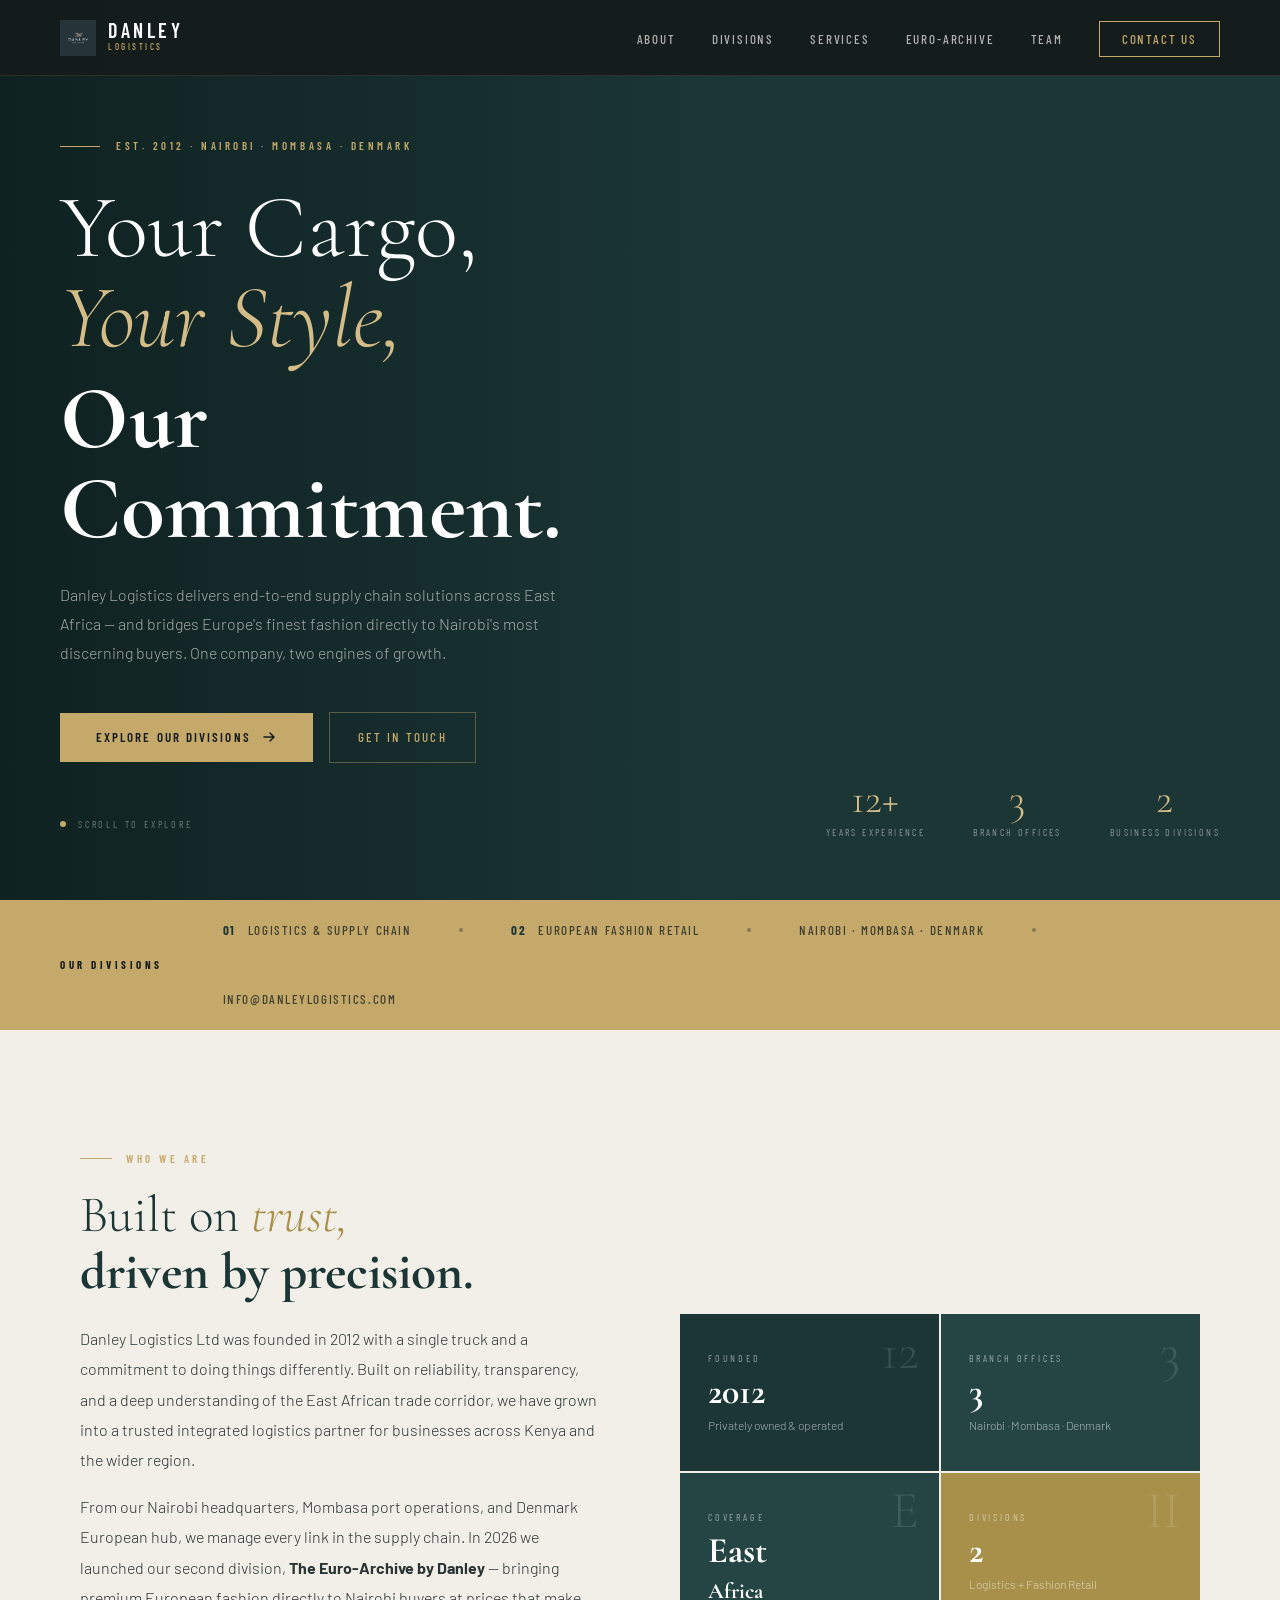
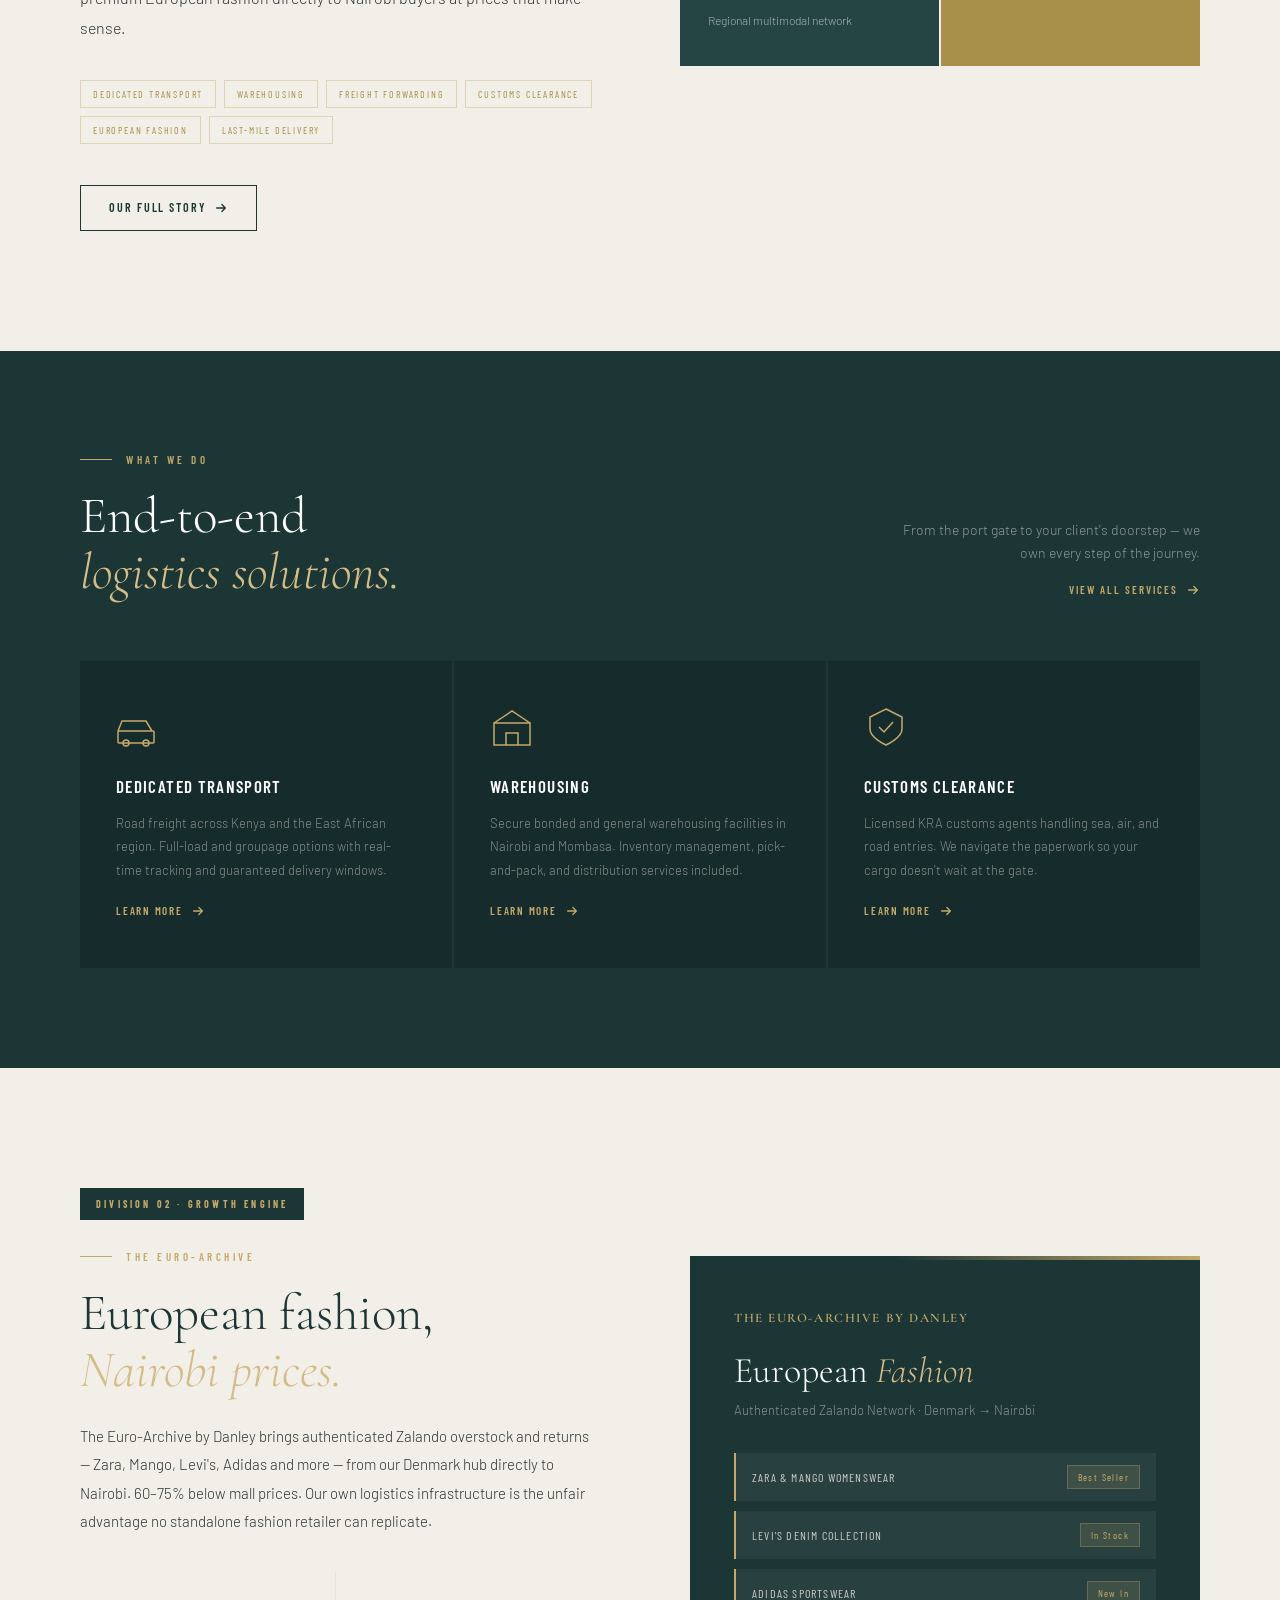
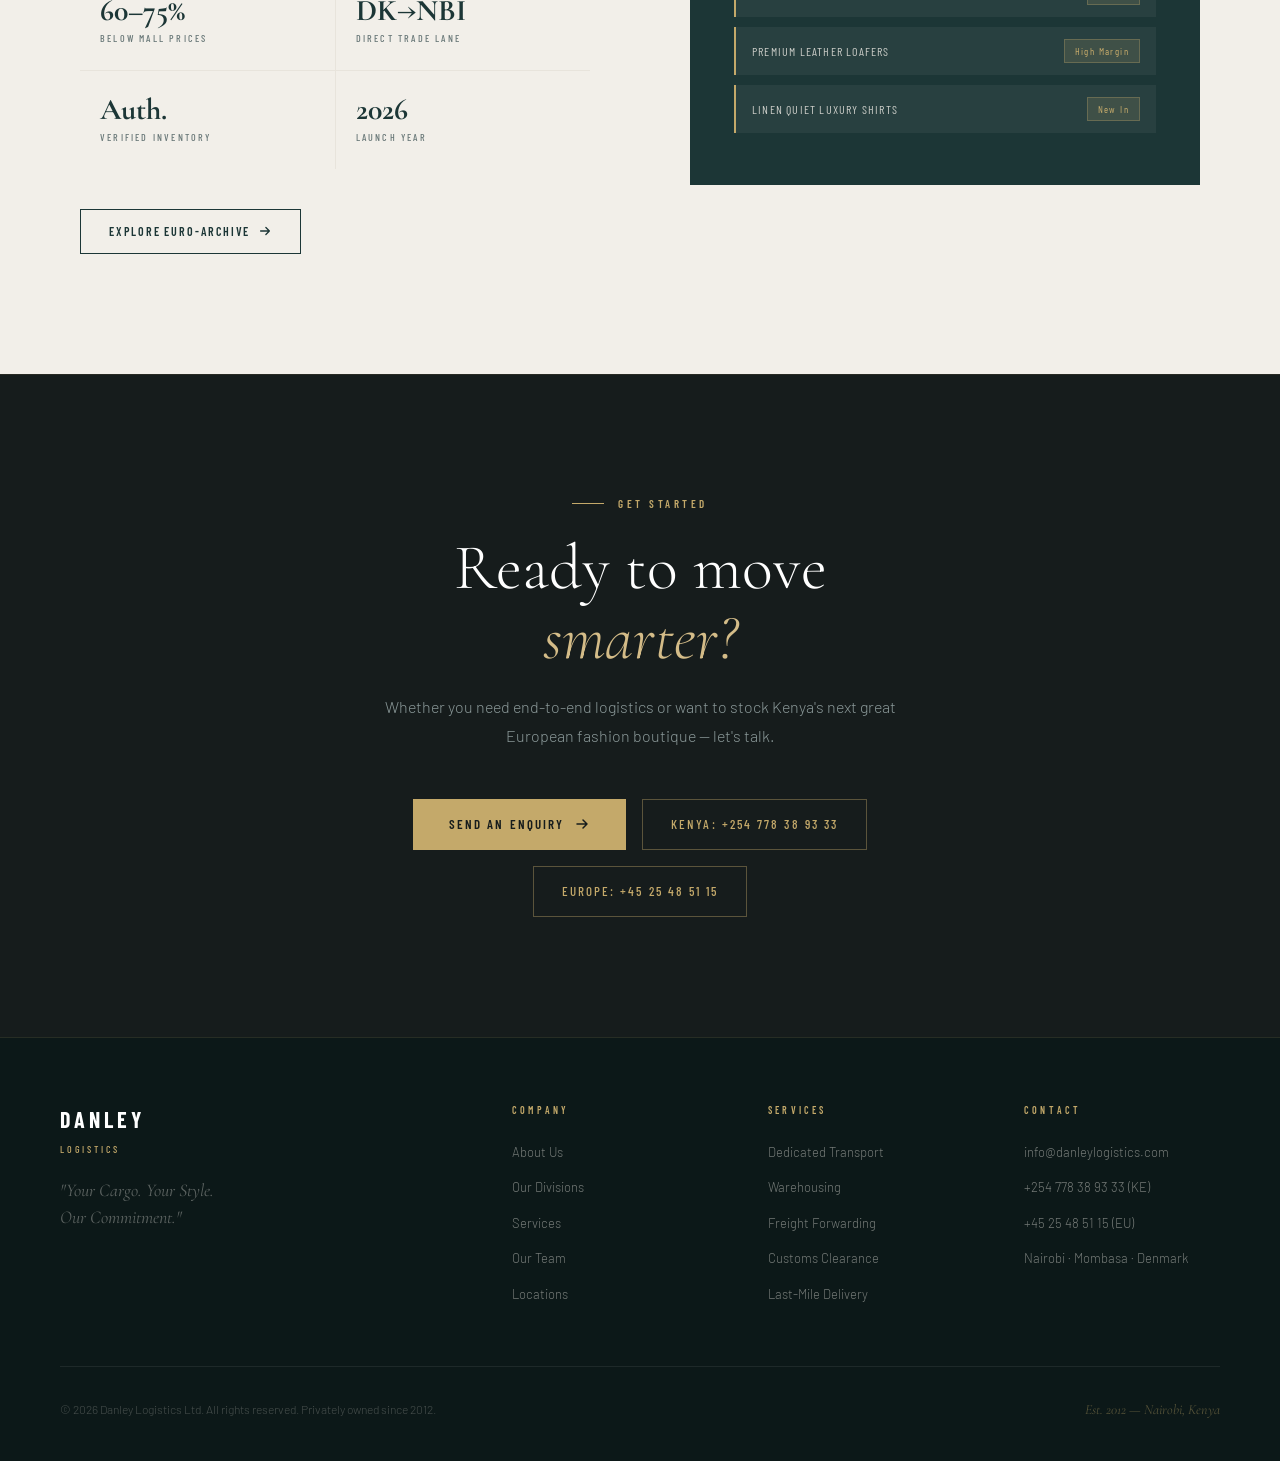
==== commit 055641b9: "photos" ====
--- a/index.html
+++ b/index.html
@@ -5,36 +5,441 @@
 <meta name="viewport" content="width=device-width, initial-scale=1.0">
 <title>Danley Logistics — Transport · Warehousing · European Fashion</title>
 <link href="https://fonts.googleapis.com/css2?family=Cormorant+Garamond:ital,wght@0,300;0,400;0,600;0,700;1,300;1,400&family=Barlow:wght@300;400;500;600;700&family=Barlow+Condensed:wght@400;500;600;700&display=swap" rel="stylesheet">
-<link rel="stylesheet" href="style.css">
+<style>
+/* ── DANLEY LOGISTICS — SHARED STYLESHEET ── */
+:root {
+  --teal:      #1C3636;
+  --teal-mid:  #254545;
+  --teal-light:#2E5555;
+  --gold:      #C4A96A;
+  --gold-light:#D4BC88;
+  --gold-dark: #A8904A;
+  --cream:     #F2EFE9;
+  --cream-dark:#E8E4DC;
+  --white:     #FFFFFF;
+  --dark:      #161C1C;
+  --charcoal:  #2A3434;
+  --gray:      #8A9898;
+  --slate:     #697878;
+  --font-display: 'Cormorant Garamond', Georgia, serif;
+  --font-body:    'Barlow', sans-serif;
+  --font-cond:    'Barlow Condensed', sans-serif;
+  --ease: cubic-bezier(0.16, 1, 0.3, 1);
+}
+
+*, *::before, *::after { box-sizing: border-box; margin: 0; padding: 0; }
+html { scroll-behavior: smooth; }
+body { font-family: var(--font-body); background: var(--dark); color: var(--cream); overflow-x: hidden; line-height: 1.6; }
+
+::-webkit-scrollbar { width: 4px; }
+::-webkit-scrollbar-track { background: var(--dark); }
+::-webkit-scrollbar-thumb { background: var(--gold); border-radius: 2px; }
+
+/* ── NAV ── */
+nav {
+  position: fixed; top: 0; left: 0; right: 0; z-index: 1000;
+  padding: 0 60px;
+  display: flex; align-items: center; justify-content: space-between;
+  height: 76px;
+  background: rgba(22,28,28,0.95);
+  backdrop-filter: blur(20px);
+  border-bottom: 1px solid rgba(196,169,106,0.15);
+  transition: all 0.4s var(--ease);
+}
+nav.scrolled { height: 64px; border-bottom-color: rgba(196,169,106,0.25); }
+.nav-logo { display: flex; align-items: center; text-decoration: none; gap: 12px; }
+.nav-logo img { height: 36px; width: auto; }
+.nav-logo-text { display: flex; flex-direction: column; }
+.nav-brand { font-family: var(--font-cond); font-size: 20px; font-weight: 600; letter-spacing: 0.18em; color: var(--white); line-height: 1; }
+.nav-sub { font-family: var(--font-cond); font-size: 9px; letter-spacing: 0.28em; color: var(--gold); font-weight: 500; text-transform: uppercase; }
+.nav-links { display: flex; align-items: center; gap: 36px; list-style: none; }
+.nav-links a { font-family: var(--font-cond); font-size: 13px; letter-spacing: 0.14em; text-transform: uppercase; color: rgba(242,239,233,0.7); text-decoration: none; transition: color 0.3s; font-weight: 500; }
+.nav-links a:hover, .nav-links a.active { color: var(--gold); }
+.nav-cta { background: transparent; border: 1px solid var(--gold); color: var(--gold) !important; padding: 9px 22px; transition: all 0.3s !important; }
+.nav-cta:hover { background: var(--gold) !important; color: var(--dark) !important; }
+.nav-toggle { display: none; background: none; border: none; cursor: pointer; color: var(--white); padding: 4px; }
+
+/* ── PAGE HERO (inner pages) ── */
+.page-hero {
+  padding: 140px 0 80px;
+  background: linear-gradient(135deg, #0E2020 0%, #1C3636 50%, #254545 100%);
+  position: relative; overflow: hidden;
+}
+.page-hero::before {
+  content: '';
+  position: absolute; inset: 0;
+  background-image: linear-gradient(rgba(196,169,106,0.04) 1px, transparent 1px), linear-gradient(90deg, rgba(196,169,106,0.04) 1px, transparent 1px);
+  background-size: 80px 80px;
+  mask-image: radial-gradient(ellipse 80% 80% at 50% 50%, black, transparent);
+}
+.page-hero-inner { position: relative; z-index: 2; max-width: 1240px; margin: 0 auto; padding: 0 60px; }
+.page-hero-eyebrow { display: flex; align-items: center; gap: 14px; margin-bottom: 20px; }
+.page-hero-eyebrow-line { width: 32px; height: 1px; background: var(--gold); }
+.page-hero-eyebrow-text { font-family: var(--font-cond); font-size: 11px; letter-spacing: 0.32em; text-transform: uppercase; color: var(--gold); font-weight: 600; }
+.page-hero h1 { font-family: var(--font-display); font-size: clamp(40px, 5vw, 72px); font-weight: 300; color: var(--white); line-height: 1.1; margin-bottom: 20px; }
+.page-hero h1 em { font-style: italic; color: var(--gold-light); }
+.page-hero h1 strong { font-weight: 700; }
+.page-hero p { font-size: 16px; color: rgba(242,239,233,0.6); max-width: 560px; font-weight: 300; line-height: 1.8; }
+.page-hero-img { position: absolute; right: 0; top: 0; bottom: 0; width: 40%; object-fit: cover; opacity: 0.25; }
+
+/* ── SECTION BASE ── */
+section { position: relative; }
+.section-inner { max-width: 1240px; margin: 0 auto; padding: 0 60px; }
+.section-eyebrow { display: flex; align-items: center; gap: 14px; margin-bottom: 20px; }
+.section-eyebrow-line { width: 32px; height: 1px; background: var(--gold); }
+.section-eyebrow-text { font-family: var(--font-cond); font-size: 11px; letter-spacing: 0.32em; text-transform: uppercase; color: var(--gold); font-weight: 600; }
+.section-title { font-family: var(--font-display); font-size: clamp(36px, 4vw, 58px); font-weight: 300; line-height: 1.1; }
+.section-title em { font-style: italic; color: var(--gold-light); }
+.section-title strong { font-weight: 700; }
+.section-body { font-size: 15px; line-height: 1.9; color: var(--charcoal); font-weight: 300; }
+.section-body p + p { margin-top: 14px; }
+
+/* ── BUTTONS ── */
+.btn-primary {
+  background: var(--gold); color: var(--dark);
+  padding: 14px 36px; font-family: var(--font-cond); font-size: 13px;
+  letter-spacing: 0.16em; text-transform: uppercase; font-weight: 600;
+  border: none; cursor: pointer; text-decoration: none;
+  transition: all 0.3s; display: inline-flex; align-items: center; gap: 10px;
+}
+.btn-primary:hover { background: var(--gold-light); transform: translateY(-2px); }
+.btn-secondary {
+  color: var(--gold); padding: 14px 28px; font-family: var(--font-cond);
+  font-size: 13px; letter-spacing: 0.16em; text-transform: uppercase; font-weight: 500;
+  border: 1px solid rgba(196,169,106,0.4); text-decoration: none;
+  transition: all 0.3s; display: inline-flex; align-items: center; gap: 10px;
+}
+.btn-secondary:hover { border-color: var(--gold); background: rgba(196,169,106,0.08); }
+.btn-outline-dark {
+  color: var(--teal); padding: 12px 28px; font-family: var(--font-cond);
+  font-size: 12px; letter-spacing: 0.16em; text-transform: uppercase; font-weight: 600;
+  border: 1px solid var(--teal); text-decoration: none;
+  transition: all 0.3s; display: inline-flex; align-items: center; gap: 8px;
+}
+.btn-outline-dark:hover { background: var(--teal); color: var(--white); }
+
+/* ── IMAGE PLACEHOLDER ── */
+.img-placeholder {
+  background: linear-gradient(135deg, var(--teal) 0%, var(--teal-mid) 100%);
+  display: flex; align-items: center; justify-content: center;
+  position: relative; overflow: hidden;
+}
+.img-placeholder::after {
+  content: attr(data-label);
+  font-family: var(--font-cond); font-size: 11px; letter-spacing: 0.2em;
+  text-transform: uppercase; color: rgba(196,169,106,0.5);
+}
+.img-placeholder img { width: 100%; height: 100%; object-fit: cover; display: block; }
+
+/* ── TAGS ── */
+.tag { font-family: var(--font-cond); font-size: 10px; letter-spacing: 0.18em; text-transform: uppercase; border: 1px solid rgba(196,169,106,0.4); color: var(--gold); padding: 5px 12px; display: inline-block; }
+.tag-dark { border-color: rgba(28,54,54,0.4); color: var(--teal); }
+
+/* ── REVEAL ANIMATIONS ── */
+.reveal { opacity: 0; transform: translateY(32px); transition: all 0.9s var(--ease); }
+.reveal.visible { opacity: 1; transform: translateY(0); }
+.reveal-delay-1 { transition-delay: 0.1s; }
+.reveal-delay-2 { transition-delay: 0.2s; }
+.reveal-delay-3 { transition-delay: 0.3s; }
+
+/* ── HERO (homepage) ── */
+.hero { position: relative; height: 100vh; min-height: 700px; display: flex; align-items: center; overflow: hidden; background: var(--teal); }
+.hero-bg { position: absolute; inset: 0; background: radial-gradient(ellipse 120% 80% at 70% 50%, rgba(196,169,106,0.08) 0%, transparent 60%), linear-gradient(135deg, #0E2020 0%, #1C3636 40%, #254545 100%); }
+.hero-grid { position: absolute; inset: 0; background-image: linear-gradient(rgba(196,169,106,0.04) 1px, transparent 1px), linear-gradient(90deg, rgba(196,169,106,0.04) 1px, transparent 1px); background-size: 80px 80px; mask-image: radial-gradient(ellipse 80% 80% at 60% 50%, black, transparent); }
+.hero-img { position: absolute; right: 0; top: 0; bottom: 0; width: 50%; object-fit: cover; opacity: 0.15; }
+.hero-content { position: relative; z-index: 2; padding: 0 60px; max-width: 780px; }
+.hero-eyebrow { display: flex; align-items: center; gap: 16px; margin-bottom: 28px; opacity: 0; animation: fadeUp 1s 0.3s var(--ease) forwards; }
+.hero-eyebrow-line { width: 40px; height: 1px; background: var(--gold); }
+.hero-eyebrow-text { font-family: var(--font-cond); font-size: 11px; letter-spacing: 0.32em; text-transform: uppercase; color: var(--gold); font-weight: 600; }
+.hero-title { font-family: var(--font-display); font-size: clamp(52px, 7vw, 96px); font-weight: 300; line-height: 1.0; color: var(--white); margin-bottom: 12px; opacity: 0; animation: fadeUp 1s 0.5s var(--ease) forwards; }
+.hero-title em { font-style: italic; color: var(--gold-light); font-weight: 300; }
+.hero-title-bold { font-family: var(--font-display); font-size: clamp(52px, 7vw, 96px); font-weight: 700; line-height: 1.0; color: var(--white); display: block; opacity: 0; animation: fadeUp 1s 0.65s var(--ease) forwards; }
+.hero-desc { font-size: 16px; line-height: 1.8; color: rgba(242,239,233,0.65); max-width: 520px; margin: 28px 0 44px; font-weight: 300; opacity: 0; animation: fadeUp 1s 0.85s var(--ease) forwards; }
+.hero-actions { display: flex; gap: 16px; align-items: center; opacity: 0; animation: fadeUp 1s 1.05s var(--ease) forwards; flex-wrap: wrap; }
+.hero-stats { position: absolute; bottom: 60px; right: 60px; z-index: 2; display: flex; gap: 48px; opacity: 0; animation: fadeUp 1s 1.2s var(--ease) forwards; }
+.hero-stat { text-align: center; }
+.hero-stat-num { font-family: var(--font-display); font-size: 42px; font-weight: 300; color: var(--gold-light); display: block; line-height: 1; }
+.hero-stat-label { font-family: var(--font-cond); font-size: 10px; letter-spacing: 0.24em; text-transform: uppercase; color: rgba(242,239,233,0.5); margin-top: 4px; display: block; }
+.hero-scroll { position: absolute; bottom: 68px; left: 60px; z-index: 2; display: flex; align-items: center; gap: 12px; opacity: 0; animation: fadeUp 1s 1.4s var(--ease) forwards; }
+.hero-scroll-dot { width: 6px; height: 6px; border-radius: 50%; background: var(--gold); animation: pulse 2s infinite; }
+.hero-scroll-text { font-family: var(--font-cond); font-size: 10px; letter-spacing: 0.28em; text-transform: uppercase; color: rgba(242,239,233,0.4); }
+
+/* ── DIVISIONS BANNER ── */
+.divisions-banner { background: var(--gold); padding: 20px 60px; display: flex; align-items: center; gap: 60px; overflow: hidden; }
+.div-label { font-family: var(--font-cond); font-size: 11px; letter-spacing: 0.32em; text-transform: uppercase; color: var(--dark); font-weight: 700; flex-shrink: 0; }
+.div-items { display: flex; gap: 48px; align-items: center; flex: 1; flex-wrap: wrap; }
+.div-item { display: flex; align-items: center; gap: 12px; font-family: var(--font-cond); font-size: 13px; letter-spacing: 0.12em; text-transform: uppercase; color: rgba(22,28,28,0.75); font-weight: 500; white-space: nowrap; }
+.div-item span { color: var(--teal); font-weight: 700; }
+.div-dot { width: 4px; height: 4px; border-radius: 50%; background: rgba(22,28,28,0.35); }
+
+/* ── ABOUT SECTION ── */
+.about { background: var(--cream); color: var(--dark); padding: 120px 0; }
+.about-grid { display: grid; grid-template-columns: 1fr 1fr; gap: 80px; align-items: center; }
+.about .section-title { color: var(--teal); }
+.about-body { font-size: 16px; line-height: 1.9; color: var(--charcoal); font-weight: 300; margin: 24px 0 36px; }
+.about-body p + p { margin-top: 16px; }
+.about-card-stack { display: grid; grid-template-columns: 1fr 1fr; gap: 2px; }
+.about-card { padding: 36px 28px; position: relative; overflow: hidden; }
+.about-card:nth-child(1) { background: var(--teal); }
+.about-card:nth-child(2) { background: var(--teal-mid); }
+.about-card:nth-child(3) { background: var(--teal-mid); }
+.about-card:nth-child(4) { background: var(--gold-dark); }
+.about-card-num { font-family: var(--font-display); font-size: 52px; font-weight: 300; color: rgba(255,255,255,0.12); position: absolute; top: 12px; right: 20px; line-height: 1; }
+.about-card-label { font-family: var(--font-cond); font-size: 10px; letter-spacing: 0.28em; text-transform: uppercase; color: rgba(255,255,255,0.5); margin-bottom: 8px; }
+.about-card-value { font-family: var(--font-display); font-size: 36px; font-weight: 700; color: var(--white); line-height: 1; }
+.about-card-desc { font-size: 12px; color: rgba(255,255,255,0.6); margin-top: 6px; font-weight: 300; }
+.about-tags { display: flex; flex-wrap: wrap; gap: 8px; margin-top: 12px; }
+.about-tag { font-family: var(--font-cond); font-size: 10px; letter-spacing: 0.18em; text-transform: uppercase; border: 1px solid rgba(196,169,106,0.4); color: var(--gold-dark); padding: 5px 12px; }
+
+/* ── SERVICES ── */
+.services { background: var(--teal); padding: 100px 0; }
+.services-header { display: flex; justify-content: space-between; align-items: flex-end; margin-bottom: 60px; }
+.services-header .section-title { color: var(--white); }
+.services-header-right { text-align: right; }
+.services-header-desc { font-size: 14px; color: var(--gray); max-width: 300px; font-weight: 300; line-height: 1.7; }
+.services-grid { display: grid; grid-template-columns: repeat(3, 1fr); gap: 2px; }
+.service-card { background: rgba(0,0,0,0.2); padding: 44px 36px; border-bottom: 2px solid transparent; transition: all 0.4s var(--ease); position: relative; overflow: hidden; }
+.service-card:hover { background: rgba(0,0,0,0.35); border-bottom-color: var(--gold); }
+.service-icon { width: 44px; height: 44px; margin-bottom: 24px; color: var(--gold); }
+.service-title { font-family: var(--font-cond); font-size: 17px; letter-spacing: 0.08em; text-transform: uppercase; color: var(--white); font-weight: 600; margin-bottom: 12px; }
+.service-desc { font-size: 13px; line-height: 1.8; color: rgba(242,239,233,0.5); font-weight: 300; }
+.service-link { display: inline-flex; align-items: center; gap: 8px; margin-top: 20px; font-family: var(--font-cond); font-size: 11px; letter-spacing: 0.16em; text-transform: uppercase; color: var(--gold); text-decoration: none; font-weight: 600; transition: gap 0.3s; }
+.service-link:hover { gap: 14px; }
+
+/* ── DIVISIONS CARDS ── */
+.divisions { background: var(--dark); padding: 120px 0; }
+.divisions-header { text-align: center; margin-bottom: 80px; }
+.divisions-header .section-eyebrow { justify-content: center; }
+.divisions-header .section-title { color: var(--white); }
+.divisions-header .section-subtitle { font-size: 16px; color: var(--gray); max-width: 560px; margin: 20px auto 0; font-weight: 300; line-height: 1.8; }
+.divisions-grid { display: grid; grid-template-columns: 1fr 1fr; gap: 3px; }
+.division-card { position: relative; overflow: hidden; padding: 64px 56px; min-height: 540px; display: flex; flex-direction: column; transition: all 0.5s var(--ease); }
+.division-card:nth-child(1) { background: linear-gradient(140deg, #1A3535 0%, #0E2020 100%); border-top: 3px solid var(--gold); }
+.division-card:nth-child(2) { background: linear-gradient(140deg, #2A2A1A 0%, #1A1A0C 100%); border-top: 3px solid var(--gold-dark); }
+.division-num { font-family: var(--font-display); font-size: 120px; font-weight: 700; color: rgba(196,169,106,0.06); position: absolute; top: -10px; right: 24px; line-height: 1; pointer-events: none; }
+.division-icon { width: 52px; height: 52px; border: 1px solid var(--gold); display: flex; align-items: center; justify-content: center; margin-bottom: 32px; }
+.division-icon svg { width: 26px; height: 26px; }
+.division-tag { font-family: var(--font-cond); font-size: 10px; letter-spacing: 0.32em; text-transform: uppercase; color: var(--gold); font-weight: 600; margin-bottom: 16px; }
+.division-title { font-family: var(--font-display); font-size: 40px; font-weight: 300; color: var(--white); line-height: 1.1; margin-bottom: 20px; }
+.division-title strong { font-weight: 700; }
+.division-body { font-size: 14px; line-height: 1.9; color: rgba(242,239,233,0.55); font-weight: 300; margin-bottom: 36px; flex: 1; }
+.division-services { display: flex; flex-direction: column; gap: 8px; margin-bottom: 40px; }
+.division-service-item { display: flex; align-items: center; gap: 12px; font-family: var(--font-cond); font-size: 12px; letter-spacing: 0.1em; text-transform: uppercase; color: rgba(242,239,233,0.6); font-weight: 500; }
+.division-service-item::before { content: ''; width: 20px; height: 1px; background: var(--gold); flex-shrink: 0; }
+.division-link { display: inline-flex; align-items: center; gap: 10px; font-family: var(--font-cond); font-size: 12px; letter-spacing: 0.16em; text-transform: uppercase; color: var(--gold); text-decoration: none; font-weight: 600; margin-top: auto; transition: gap 0.3s; }
+.division-link:hover { gap: 16px; }
+
+/* ── FASHION SECTION ── */
+.fashion { background: var(--cream); color: var(--dark); padding: 120px 0; overflow: hidden; }
+.fashion-inner { display: grid; grid-template-columns: 1fr 1fr; gap: 100px; align-items: center; }
+.fashion-label { background: var(--teal); color: var(--gold); font-family: var(--font-cond); font-size: 10px; letter-spacing: 0.32em; text-transform: uppercase; font-weight: 700; padding: 8px 16px; display: inline-block; margin-bottom: 28px; }
+.fashion .section-title { color: var(--teal); }
+.fashion-body { font-size: 15px; line-height: 1.9; color: var(--charcoal); font-weight: 300; margin: 24px 0 36px; }
+.fashion-metrics { display: grid; grid-template-columns: 1fr 1fr; gap: 1px; background: var(--cream-dark); margin-bottom: 40px; }
+.fashion-metric { background: var(--cream); padding: 24px 20px; }
+.fashion-metric-val { font-family: var(--font-display); font-size: 30px; font-weight: 700; color: var(--teal); line-height: 1; }
+.fashion-metric-label { font-family: var(--font-cond); font-size: 10px; letter-spacing: 0.22em; text-transform: uppercase; color: var(--slate); margin-top: 4px; font-weight: 500; }
+.fashion-card-main { background: var(--teal); padding: 52px 44px; position: relative; overflow: hidden; }
+.fashion-card-main::before { content: ''; position: absolute; top: 0; right: 0; width: 60%; height: 4px; background: linear-gradient(90deg, transparent, var(--gold)); }
+.fashion-card-title { font-family: var(--font-display); font-size: 13px; font-weight: 600; letter-spacing: 0.12em; text-transform: uppercase; color: var(--gold); margin-bottom: 20px; }
+.fashion-card-brand { font-family: var(--font-display); font-size: 36px; font-weight: 300; color: var(--white); line-height: 1.2; margin-bottom: 8px; }
+.fashion-card-brand em { font-style: italic; color: var(--gold-light); }
+.fashion-card-sub { font-size: 13px; color: rgba(242,239,233,0.5); font-weight: 300; margin-bottom: 32px; }
+.fashion-items-list { display: flex; flex-direction: column; gap: 10px; }
+.fashion-item-row { display: flex; align-items: center; justify-content: space-between; padding: 12px 16px; background: rgba(255,255,255,0.05); border-left: 2px solid var(--gold); }
+.fashion-item-name { font-family: var(--font-cond); font-size: 12px; letter-spacing: 0.1em; text-transform: uppercase; color: rgba(242,239,233,0.8); }
+.fashion-item-badge { font-family: var(--font-cond); font-size: 10px; letter-spacing: 0.14em; padding: 3px 10px; background: rgba(196,169,106,0.15); color: var(--gold); border: 1px solid rgba(196,169,106,0.3); }
+
+/* ── TEAM ── */
+.team { background: var(--dark); padding: 120px 0; }
+.team-header { text-align: center; margin-bottom: 72px; }
+.team-header .section-eyebrow { justify-content: center; }
+.team-header .section-title { color: var(--white); }
+.team-grid { display: grid; grid-template-columns: repeat(2, 1fr); gap: 3px; max-width: 900px; margin: 0 auto; }
+.team-card { background: var(--teal); padding: 56px 48px; position: relative; overflow: hidden; transition: all 0.4s var(--ease); }
+.team-card::before { content: ''; position: absolute; top: 0; left: 0; width: 100%; height: 3px; background: linear-gradient(90deg, var(--gold), transparent); }
+.team-card:hover { background: var(--teal-mid); transform: translateY(-4px); }
+.team-region { font-family: var(--font-cond); font-size: 10px; letter-spacing: 0.32em; text-transform: uppercase; color: var(--gold); font-weight: 600; margin-bottom: 28px; display: flex; align-items: center; gap: 10px; }
+.team-region::after { content: ''; flex: 1; height: 1px; background: rgba(196,169,106,0.3); }
+.team-avatar { width: 72px; height: 72px; border-radius: 50%; background: var(--teal-light); border: 2px solid var(--gold); display: flex; align-items: center; justify-content: center; margin-bottom: 20px; font-family: var(--font-display); font-size: 26px; font-weight: 600; color: var(--gold); overflow: hidden; }
+.team-avatar img { width: 100%; height: 100%; object-fit: cover; }
+.team-name { font-family: var(--font-display); font-size: 26px; font-weight: 600; color: var(--white); margin-bottom: 4px; line-height: 1.2; }
+.team-role { font-family: var(--font-cond); font-size: 11px; letter-spacing: 0.2em; text-transform: uppercase; color: rgba(242,239,233,0.45); margin-bottom: 28px; font-weight: 500; }
+.team-contact { display: flex; flex-direction: column; gap: 10px; }
+.team-contact-item { display: flex; align-items: center; gap: 12px; font-size: 14px; color: rgba(242,239,233,0.7); font-weight: 300; text-decoration: none; transition: color 0.3s; }
+.team-contact-item:hover { color: var(--gold); }
+.team-contact-icon { width: 32px; height: 32px; border: 1px solid rgba(196,169,106,0.3); display: flex; align-items: center; justify-content: center; flex-shrink: 0; color: var(--gold); transition: all 0.3s; }
+.team-contact-item:hover .team-contact-icon { background: var(--gold); color: var(--dark); }
+.team-card-general { grid-column: span 2; background: rgba(196,169,106,0.08); border: 1px solid rgba(196,169,106,0.2); padding: 40px 48px; display: flex; align-items: center; justify-content: space-between; gap: 40px; }
+.team-general-left { flex: 1; }
+.team-general-title { font-family: var(--font-display); font-size: 22px; font-weight: 600; color: var(--white); margin-bottom: 6px; }
+.team-general-sub { font-size: 13px; color: rgba(242,239,233,0.5); font-weight: 300; }
+.team-general-email { font-family: var(--font-cond); font-size: 16px; letter-spacing: 0.06em; color: var(--gold); font-weight: 600; text-decoration: none; border-bottom: 1px solid rgba(196,169,106,0.4); padding-bottom: 2px; transition: all 0.3s; }
+
+/* ── LOCATIONS ── */
+.locations { background: var(--teal); padding: 100px 0; }
+.locations-header { margin-bottom: 64px; }
+.locations-header .section-title { color: var(--white); }
+.locations-grid { display: grid; grid-template-columns: repeat(3, 1fr); gap: 2px; }
+.location-card { background: rgba(0,0,0,0.2); padding: 48px 36px; position: relative; overflow: hidden; border-bottom: 2px solid transparent; transition: all 0.4s; }
+.location-card:hover { background: rgba(0,0,0,0.3); border-bottom-color: var(--gold); }
+.location-badge { position: absolute; top: 20px; right: 20px; font-family: var(--font-cond); font-size: 9px; letter-spacing: 0.2em; text-transform: uppercase; background: var(--gold); color: var(--dark); padding: 4px 10px; font-weight: 700; }
+.location-flag { font-size: 32px; display: block; margin-bottom: 16px; }
+.location-city { font-family: var(--font-display); font-size: 32px; font-weight: 700; color: var(--white); line-height: 1; }
+.location-country { font-family: var(--font-cond); font-size: 11px; letter-spacing: 0.24em; text-transform: uppercase; color: var(--gold); margin: 8px 0 16px; }
+.location-role { font-family: var(--font-cond); font-size: 11px; letter-spacing: 0.14em; text-transform: uppercase; color: rgba(242,239,233,0.4); margin-bottom: 16px; font-weight: 500; }
+.location-desc { font-size: 13px; color: rgba(242,239,233,0.55); line-height: 1.8; font-weight: 300; }
+.location-img { width: 100%; height: 180px; object-fit: cover; margin-bottom: 28px; opacity: 0.6; display: block; }
+
+/* ── CTA SECTION ── */
+.cta { background: var(--dark); padding: 120px 0; text-align: center; border-top: 1px solid rgba(196,169,106,0.1); }
+.cta-inner { max-width: 700px; margin: 0 auto; padding: 0 60px; }
+.cta-eyebrow { justify-content: center; }
+.cta-title { font-family: var(--font-display); font-size: clamp(40px, 5vw, 68px); font-weight: 300; color: var(--white); line-height: 1.1; margin-bottom: 20px; }
+.cta-title em { font-style: italic; color: var(--gold-light); }
+.cta-sub { font-size: 16px; color: var(--gray); font-weight: 300; margin-bottom: 48px; line-height: 1.8; }
+.cta-actions { display: flex; gap: 16px; justify-content: center; flex-wrap: wrap; }
+
+/* ── CONTACT FORM ── */
+.contact-section { background: var(--cream); padding: 100px 0; }
+.contact-grid { display: grid; grid-template-columns: 1fr 1fr; gap: 80px; align-items: start; }
+.contact-form { background: var(--white); padding: 52px 44px; }
+.form-row { display: grid; grid-template-columns: 1fr 1fr; gap: 16px; }
+.form-group { margin-bottom: 20px; }
+.form-group.full { grid-column: 1 / -1; }
+.form-label { font-family: var(--font-cond); font-size: 10px; letter-spacing: 0.24em; text-transform: uppercase; color: var(--slate); font-weight: 600; display: block; margin-bottom: 8px; }
+.form-input, .form-select, .form-textarea {
+  width: 100%; padding: 14px 16px; border: 1px solid var(--cream-dark);
+  background: var(--cream); font-family: var(--font-body); font-size: 14px;
+  color: var(--dark); outline: none; transition: border-color 0.3s;
+  appearance: none; border-radius: 0;
+}
+.form-input:focus, .form-select:focus, .form-textarea:focus { border-color: var(--gold); background: var(--white); }
+.form-textarea { min-height: 120px; resize: vertical; }
+.form-submit { background: var(--teal); color: var(--white); padding: 16px 40px; font-family: var(--font-cond); font-size: 13px; letter-spacing: 0.16em; text-transform: uppercase; font-weight: 600; border: none; cursor: pointer; transition: all 0.3s; width: 100%; margin-top: 8px; }
+.form-submit:hover { background: var(--teal-mid); }
+.contact-info { padding-top: 8px; }
+.contact-info .section-title { color: var(--teal); margin-bottom: 12px; }
+.contact-info-body { font-size: 15px; color: var(--charcoal); line-height: 1.8; font-weight: 300; margin-bottom: 40px; }
+.contact-detail { display: flex; align-items: flex-start; gap: 16px; margin-bottom: 24px; }
+.contact-detail-icon { width: 40px; height: 40px; background: var(--teal); display: flex; align-items: center; justify-content: center; color: var(--gold); flex-shrink: 0; }
+.contact-detail-label { font-family: var(--font-cond); font-size: 10px; letter-spacing: 0.22em; text-transform: uppercase; color: var(--slate); font-weight: 600; margin-bottom: 4px; }
+.contact-detail-value { font-size: 14px; color: var(--charcoal); font-weight: 400; text-decoration: none; }
+.contact-detail-value:hover { color: var(--teal); }
+
+/* ── VALUES ── */
+.values { background: var(--dark); padding: 100px 0; }
+.values-grid { display: grid; grid-template-columns: repeat(4, 1fr); gap: 2px; margin-top: 60px; }
+.value-card { background: rgba(255,255,255,0.03); padding: 44px 32px; border-top: 2px solid rgba(196,169,106,0.2); transition: all 0.4s; }
+.value-card:hover { background: rgba(255,255,255,0.06); border-top-color: var(--gold); }
+.value-num { font-family: var(--font-display); font-size: 48px; font-weight: 300; color: rgba(196,169,106,0.15); line-height: 1; margin-bottom: 20px; }
+.value-title { font-family: var(--font-cond); font-size: 15px; letter-spacing: 0.1em; text-transform: uppercase; color: var(--white); font-weight: 600; margin-bottom: 12px; }
+.value-body { font-size: 13px; color: rgba(242,239,233,0.5); line-height: 1.8; font-weight: 300; }
+
+/* ── IMAGE BLOCKS ── */
+.img-block { width: 100%; display: block; object-fit: cover; }
+
+/* ── FOOTER ── */
+footer { background: #0C1818; border-top: 1px solid rgba(196,169,106,0.15); padding: 64px 60px 40px; }
+.footer-grid { display: grid; grid-template-columns: 2fr 1fr 1fr 1fr; gap: 60px; margin-bottom: 60px; }
+.footer-brand-name { font-family: var(--font-cond); font-size: 22px; letter-spacing: 0.18em; font-weight: 700; color: var(--white); margin-bottom: 4px; }
+.footer-brand-sub { font-family: var(--font-cond); font-size: 10px; letter-spacing: 0.28em; text-transform: uppercase; color: var(--gold); font-weight: 500; margin-bottom: 20px; }
+.footer-tagline { font-family: var(--font-display); font-size: 18px; font-style: italic; color: rgba(242,239,233,0.35); line-height: 1.5; }
+.footer-col-title { font-family: var(--font-cond); font-size: 10px; letter-spacing: 0.32em; text-transform: uppercase; color: var(--gold); font-weight: 600; margin-bottom: 20px; }
+.footer-links { list-style: none; display: flex; flex-direction: column; gap: 10px; }
+.footer-links a { font-size: 13px; color: rgba(242,239,233,0.45); text-decoration: none; font-weight: 300; transition: color 0.3s; }
+.footer-links a:hover { color: var(--gold); }
+.footer-bottom { padding-top: 32px; border-top: 1px solid rgba(242,239,233,0.08); display: flex; justify-content: space-between; align-items: center; }
+.footer-copy { font-size: 12px; color: rgba(242,239,233,0.25); font-weight: 300; }
+.footer-est { font-family: var(--font-display); font-size: 14px; font-style: italic; color: rgba(196,169,106,0.4); }
+
+/* ── ANIMATIONS ── */
+@keyframes fadeUp { from { opacity: 0; transform: translateY(24px); } to { opacity: 1; transform: translateY(0); } }
+@keyframes pulse { 0%, 100% { opacity: 1; transform: scale(1); } 50% { opacity: 0.4; transform: scale(0.7); } }
+
+/* ── RESPONSIVE ── */
+@media (max-width: 1024px) {
+  .nav-links { gap: 20px; }
+  .about-grid, .fashion-inner, .contact-grid { grid-template-columns: 1fr; gap: 60px; }
+  .divisions-grid { grid-template-columns: 1fr; }
+  .services-grid { grid-template-columns: 1fr 1fr; }
+  .values-grid { grid-template-columns: 1fr 1fr; }
+  .footer-grid { grid-template-columns: 1fr 1fr; gap: 40px; }
+}
+@media (max-width: 768px) {
+  nav { padding: 0 24px; }
+  .nav-links { display: none; }
+  .nav-toggle { display: block; }
+  .section-inner, .page-hero-inner { padding: 0 24px; }
+  .hero-content { padding: 0 24px; }
+  .hero-stats { right: 24px; gap: 24px; }
+  .hero-scroll { left: 24px; }
+  .divisions-banner { padding: 16px 24px; flex-direction: column; gap: 12px; }
+  .services-grid, .locations-grid { grid-template-columns: 1fr; }
+  .services-header { flex-direction: column; align-items: flex-start; gap: 20px; }
+  .team-grid { grid-template-columns: 1fr; }
+  .team-card-general { grid-column: span 1; flex-direction: column; }
+  .values-grid { grid-template-columns: 1fr 1fr; }
+  .footer-grid { grid-template-columns: 1fr; gap: 32px; }
+  footer { padding: 48px 24px 32px; }
+  .footer-bottom { flex-direction: column; gap: 12px; text-align: center; }
+  .cta-actions { flex-direction: column; align-items: center; }
+  .form-row { grid-template-columns: 1fr; }
+  .page-hero { padding: 120px 0 60px; }
+}
+
+
+/* ── HERO IMAGE BACKGROUNDS ── */
+.hero {
+  background-image: url('images/sea.jpg');
+  background-size: cover;
+  background-position: center;
+}
+.hero-bg { background: linear-gradient(to right, rgba(14,32,32,0.92) 0%, rgba(28,54,54,0.75) 60%, rgba(28,54,54,0.3) 100%); }
+.hero-grid { display: none; }
+
+
+.page-hero {
+  background-size: cover !important;
+  background-position: center !important;
+  background-repeat: no-repeat !important;
+}
+.page-hero::after {
+  content: '';
+  position: absolute;
+  inset: 0;
+  background: linear-gradient(135deg, rgba(10,24,24,0.88) 0%, rgba(28,54,54,0.72) 60%, rgba(28,54,54,0.4) 100%);
+  z-index: 1;
+}
+.page-hero-inner { z-index: 3; }
+.page-hero-img { display: none; }
+
+
+</style>
 </head>
 <body>
 
 <nav id="mainNav">
   <a href="index.html" class="nav-logo">
     <img src="images/danleylogo.png" alt="Danley Logistics">
-    <div class="nav-logo-text">
-      <span class="nav-brand">DANLEY</span>
-      <span class="nav-sub">Logistics</span>
-    </div>
+    <div class="nav-logo-text"><span class="nav-brand">DANLEY</span><span class="nav-sub">Logistics</span></div>
   </a>
   <ul class="nav-links">
     <li><a href="about.html">About</a></li>
     <li><a href="divisions.html">Divisions</a></li>
     <li><a href="services.html">Services</a></li>
-    <li><a href="divisions.html#euro-archive">Euro-Archive</a></li>
+    <li><a href="divisions.html">Euro-Archive</a></li>
     <li><a href="team.html">Team</a></li>
     <li><a href="contact.html" class="nav-cta">Contact Us</a></li>
   </ul>
-  <button class="nav-toggle" id="navToggle">
-    <svg width="24" height="24" viewBox="0 0 24 24" fill="none"><path d="M3 6h18M3 12h18M3 18h18" stroke="currentColor" stroke-width="2" stroke-linecap="round"/></svg>
-  </button>
+  <button class="nav-toggle" id="navToggle"><svg width="24" height="24" viewBox="0 0 24 24" fill="none"><path d="M3 6h18M3 12h18M3 18h18" stroke="currentColor" stroke-width="2" stroke-linecap="round"/></svg></button>
 </nav>
 
 <!-- HERO -->
 <section class="hero" id="hero">
   <div class="hero-bg"></div>
   <div class="hero-grid"></div>
-  <img src="images/hero-main.jpg" alt="" class="hero-img">
+  
   <div class="hero-content">
     <div class="hero-eyebrow">
       <div class="hero-eyebrow-line"></div>
@@ -114,7 +519,7 @@
       </div>
       <div class="services-header-right">
         <p class="services-header-desc">From the port gate to your client's doorstep — we own every step of the journey.</p>
-        <a href="services.html" style="display:inline-flex;align-items:center;gap:8px;margin-top:16px;font-family:var(--font-cond);font-size:11px;letter-spacing:0.18em;text-transform:uppercase;color:var(--gold);text-decoration:none;font-weight:600;">View All Services <svg width="14" height="14" viewBox="0 0 16 16" fill="none"><path d="M3 8h10M9 4l4 4-4 4" stroke="currentColor" stroke-width="1.5" stroke-linecap="round" stroke-linejoin="round"/></svg></a>
+        <a href="/services/" style="display:inline-flex;align-items:center;gap:8px;margin-top:16px;font-family:var(--font-cond);font-size:11px;letter-spacing:0.18em;text-transform:uppercase;color:var(--gold);text-decoration:none;font-weight:600;">View All Services <svg width="14" height="14" viewBox="0 0 16 16" fill="none"><path d="M3 8h10M9 4l4 4-4 4" stroke="currentColor" stroke-width="1.5" stroke-linecap="round" stroke-linejoin="round"/></svg></a>
       </div>
     </div>
     <div class="services-grid reveal reveal-delay-1">
@@ -122,19 +527,19 @@
         <div class="service-icon"><svg viewBox="0 0 44 44" fill="none" stroke="currentColor" stroke-width="1.5"><rect x="2" y="26" width="36" height="12" rx="1"/><path d="M2 26 L6 16 h24 l6 10"/><circle cx="10" cy="38" r="3"/><circle cx="30" cy="38" r="3"/></svg></div>
         <div class="service-title">Dedicated Transport</div>
         <p class="service-desc">Road freight across Kenya and the East African region. Full-load and groupage options with real-time tracking and guaranteed delivery windows.</p>
-        <a href="services.html" class="service-link">Learn more <svg width="14" height="14" viewBox="0 0 16 16" fill="none"><path d="M3 8h10M9 4l4 4-4 4" stroke="currentColor" stroke-width="1.5" stroke-linecap="round" stroke-linejoin="round"/></svg></a>
+        <a href="/services/" class="service-link">Learn more <svg width="14" height="14" viewBox="0 0 16 16" fill="none"><path d="M3 8h10M9 4l4 4-4 4" stroke="currentColor" stroke-width="1.5" stroke-linecap="round" stroke-linejoin="round"/></svg></a>
       </div>
       <div class="service-card">
         <div class="service-icon"><svg viewBox="0 0 44 44" fill="none" stroke="currentColor" stroke-width="1.5"><rect x="4" y="18" width="36" height="22"/><path d="M4 18 L22 6 L40 18"/><path d="M16 40 L16 28 h12 v12"/></svg></div>
         <div class="service-title">Warehousing</div>
         <p class="service-desc">Secure bonded and general warehousing facilities in Nairobi and Mombasa. Inventory management, pick-and-pack, and distribution services included.</p>
-        <a href="services.html" class="service-link">Learn more <svg width="14" height="14" viewBox="0 0 16 16" fill="none"><path d="M3 8h10M9 4l4 4-4 4" stroke="currentColor" stroke-width="1.5" stroke-linecap="round" stroke-linejoin="round"/></svg></a>
+        <a href="/services/" class="service-link">Learn more <svg width="14" height="14" viewBox="0 0 16 16" fill="none"><path d="M3 8h10M9 4l4 4-4 4" stroke="currentColor" stroke-width="1.5" stroke-linecap="round" stroke-linejoin="round"/></svg></a>
       </div>
       <div class="service-card">
         <div class="service-icon"><svg viewBox="0 0 44 44" fill="none" stroke="currentColor" stroke-width="1.5"><path d="M22 4 L38 12 V24 C38 33 22 40 22 40 C22 40 6 33 6 24 V12 Z"/><path d="M15 22 L20 27 L29 17"/></svg></div>
         <div class="service-title">Customs Clearance</div>
         <p class="service-desc">Licensed KRA customs agents handling sea, air, and road entries. We navigate the paperwork so your cargo doesn't wait at the gate.</p>
-        <a href="services.html" class="service-link">Learn more <svg width="14" height="14" viewBox="0 0 16 16" fill="none"><path d="M3 8h10M9 4l4 4-4 4" stroke="currentColor" stroke-width="1.5" stroke-linecap="round" stroke-linejoin="round"/></svg></a>
+        <a href="/services/" class="service-link">Learn more <svg width="14" height="14" viewBox="0 0 16 16" fill="none"><path d="M3 8h10M9 4l4 4-4 4" stroke="currentColor" stroke-width="1.5" stroke-linecap="round" stroke-linejoin="round"/></svg></a>
       </div>
     </div>
   </div>
@@ -155,7 +560,7 @@
           <div class="fashion-metric"><div class="fashion-metric-val">Auth.</div><div class="fashion-metric-label">Verified Inventory</div></div>
           <div class="fashion-metric"><div class="fashion-metric-val">2026</div><div class="fashion-metric-label">Launch Year</div></div>
         </div>
-        <a href="divisions.html#euro-archive" class="btn-outline-dark">Explore Euro-Archive <svg width="14" height="14" viewBox="0 0 16 16" fill="none"><path d="M3 8h10M9 4l4 4-4 4" stroke="currentColor" stroke-width="1.5" stroke-linecap="round" stroke-linejoin="round"/></svg></a>
+        <a href="/divisions/#euro-archive" class="btn-outline-dark">Explore Euro-Archive <svg width="14" height="14" viewBox="0 0 16 16" fill="none"><path d="M3 8h10M9 4l4 4-4 4" stroke="currentColor" stroke-width="1.5" stroke-linecap="round" stroke-linejoin="round"/></svg></a>
       </div>
       <div class="reveal reveal-delay-2">
         <div class="fashion-card-main">
@@ -182,7 +587,7 @@
     <h2 class="cta-title reveal">Ready to move <em>smarter?</em></h2>
     <p class="cta-sub reveal reveal-delay-1">Whether you need end-to-end logistics or want to stock Kenya's next great European fashion boutique — let's talk.</p>
     <div class="cta-actions reveal reveal-delay-2">
-      <a href="contact.html" class="btn-primary">Send an Enquiry <svg width="16" height="16" viewBox="0 0 16 16" fill="none"><path d="M3 8h10M9 4l4 4-4 4" stroke="currentColor" stroke-width="1.5" stroke-linecap="round" stroke-linejoin="round"/></svg></a>
+      <a href="/contact/" class="btn-primary">Send an Enquiry <svg width="16" height="16" viewBox="0 0 16 16" fill="none"><path d="M3 8h10M9 4l4 4-4 4" stroke="currentColor" stroke-width="1.5" stroke-linecap="round" stroke-linejoin="round"/></svg></a>
       <a href="tel:+254778389333" class="btn-secondary">Kenya: +254 778 38 93 33</a>
       <a href="tel:+4525485115" class="btn-secondary">Europe: +45 25 48 51 15</a>
     </div>
@@ -200,21 +605,21 @@
     <div>
       <div class="footer-col-title">Company</div>
       <ul class="footer-links">
-        <li><a href="about.html">About Us</a></li>
-        <li><a href="divisions.html">Our Divisions</a></li>
-        <li><a href="services.html">Services</a></li>
-        <li><a href="team.html">Our Team</a></li>
-        <li><a href="locations.html">Locations</a></li>
+        <li><a href="/about/">About Us</a></li>
+        <li><a href="/divisions/">Our Divisions</a></li>
+        <li><a href="/services/">Services</a></li>
+        <li><a href="/team/">Our Team</a></li>
+        <li><a href="/locations/">Locations</a></li>
       </ul>
     </div>
     <div>
       <div class="footer-col-title">Services</div>
       <ul class="footer-links">
-        <li><a href="services.html">Dedicated Transport</a></li>
-        <li><a href="services.html">Warehousing</a></li>
-        <li><a href="services.html">Freight Forwarding</a></li>
-        <li><a href="services.html">Customs Clearance</a></li>
-        <li><a href="services.html">Last-Mile Delivery</a></li>
+        <li><a href="/services/">Dedicated Transport</a></li>
+        <li><a href="/services/">Warehousing</a></li>
+        <li><a href="/services/">Freight Forwarding</a></li>
+        <li><a href="/services/">Customs Clearance</a></li>
+        <li><a href="/services/">Last-Mile Delivery</a></li>
       </ul>
     </div>
     <div>
@@ -223,7 +628,7 @@
         <li><a href="mailto:info@danleylogistics.com">info@danleylogistics.com</a></li>
         <li><a href="tel:+254778389333">+254 778 38 93 33 (KE)</a></li>
         <li><a href="tel:+4525485115">+45 25 48 51 15 (EU)</a></li>
-        <li><a href="locations.html">Nairobi · Mombasa · Denmark</a></li>
+        <li><a href="/locations/">Nairobi · Mombasa · Denmark</a></li>
       </ul>
     </div>
   </div>
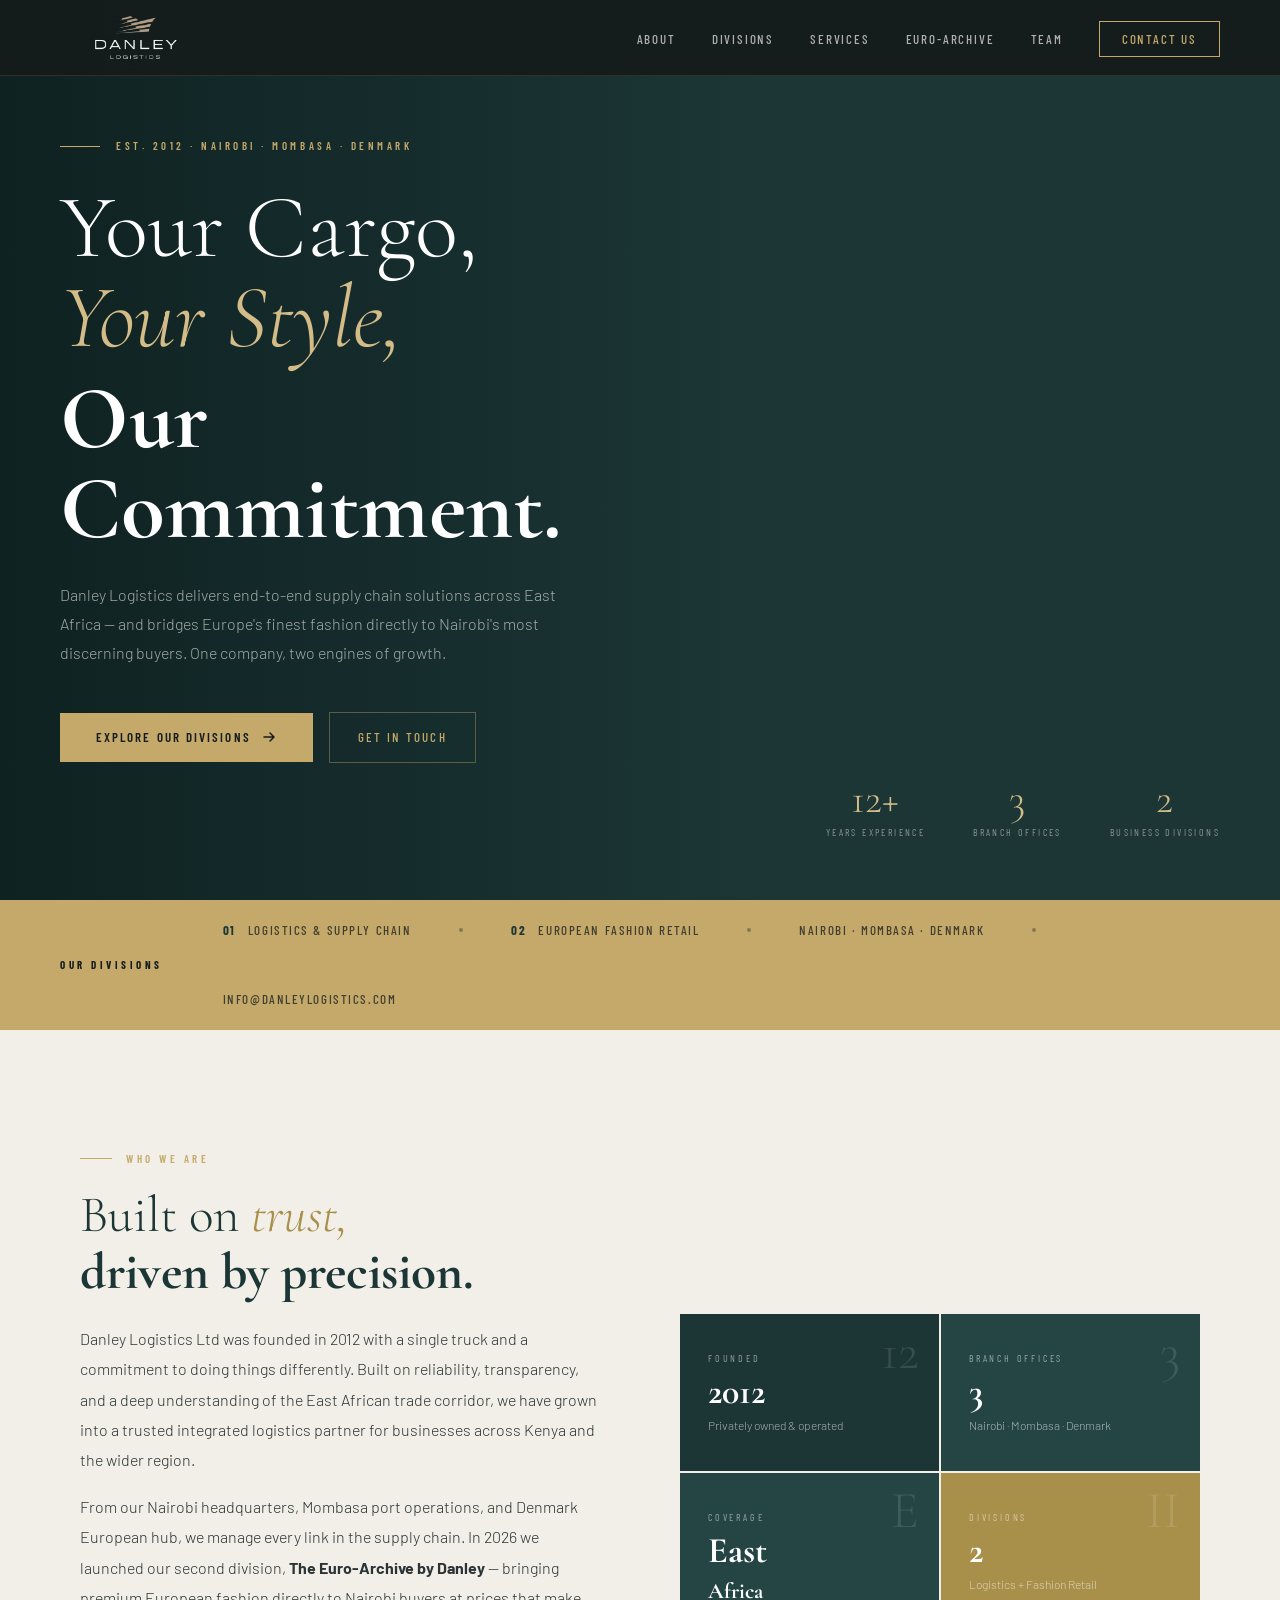
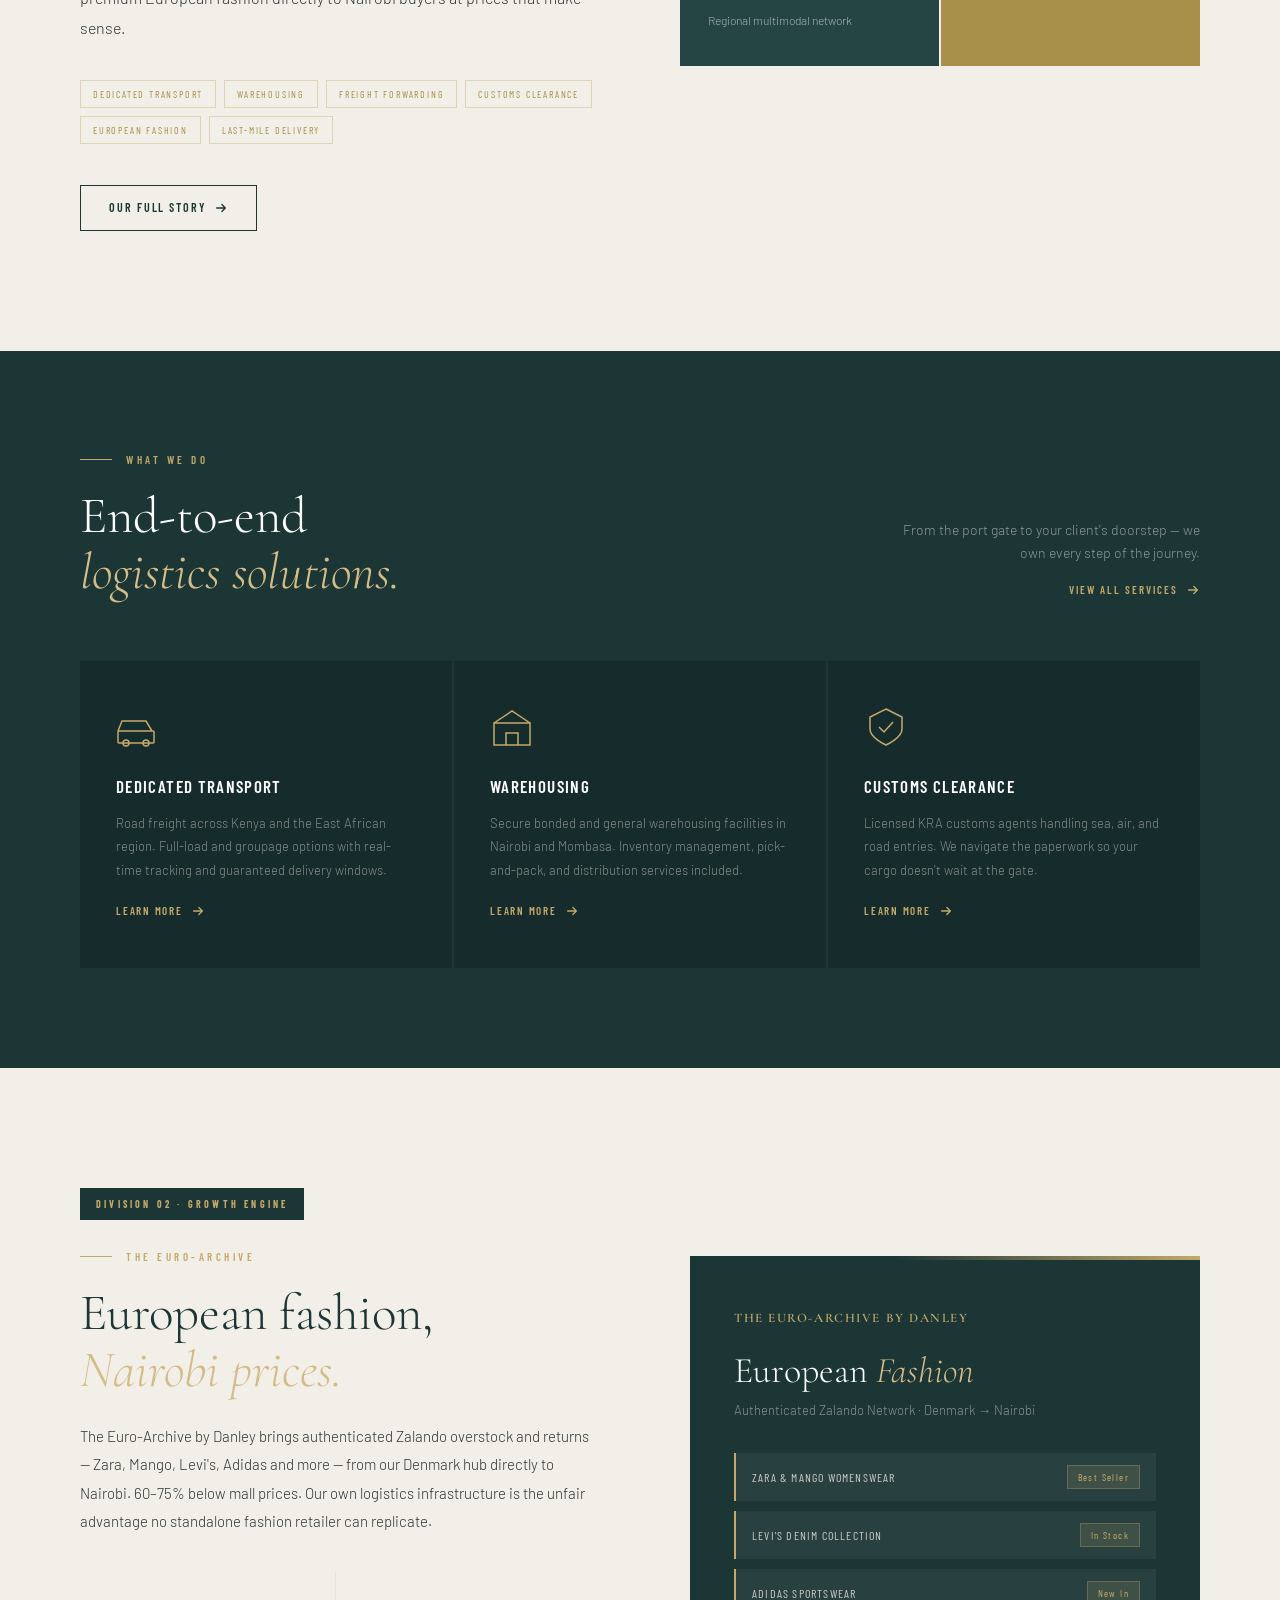
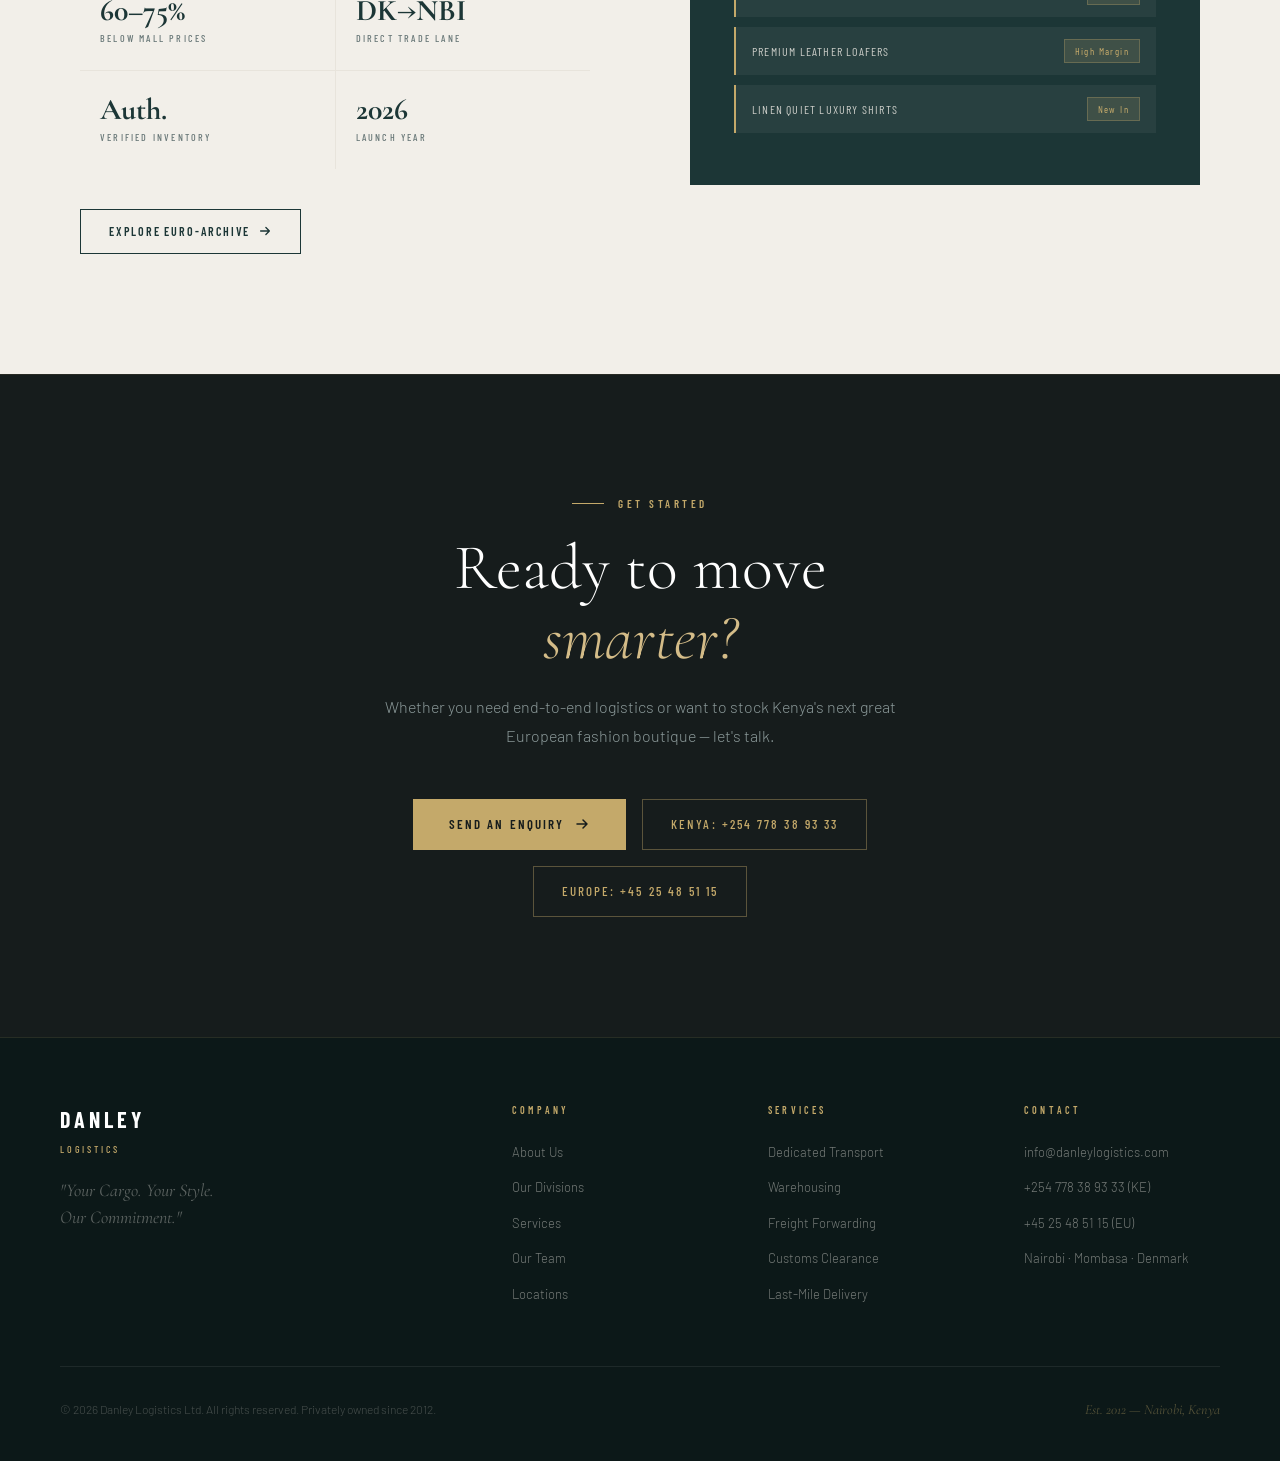
==== commit bae142fe: "locations" ====
--- a/index.html
+++ b/index.html
@@ -48,7 +48,7 @@
 }
 nav.scrolled { height: 64px; border-bottom-color: rgba(196,169,106,0.25); }
 .nav-logo { display: flex; align-items: center; text-decoration: none; gap: 12px; }
-.nav-logo img { height: 36px; width: auto; }
+.nav-logo img { height: 150px; width: auto; }
 .nav-logo-text { display: flex; flex-direction: column; }
 .nav-brand { font-family: var(--font-cond); font-size: 20px; font-weight: 600; letter-spacing: 0.18em; color: var(--white); line-height: 1; }
 .nav-sub { font-family: var(--font-cond); font-size: 9px; letter-spacing: 0.28em; color: var(--gold); font-weight: 500; text-transform: uppercase; }
@@ -421,14 +421,13 @@
 
 <nav id="mainNav">
   <a href="index.html" class="nav-logo">
-    <img src="images/danleylogo.png" alt="Danley Logistics">
-    <div class="nav-logo-text"><span class="nav-brand">DANLEY</span><span class="nav-sub">Logistics</span></div>
+    <img src="images/logo-bg.png" alt="Danley Logistics">
   </a>
   <ul class="nav-links">
     <li><a href="about.html">About</a></li>
     <li><a href="divisions.html">Divisions</a></li>
     <li><a href="services.html">Services</a></li>
-    <li><a href="divisions.html">Euro-Archive</a></li>
+    <li><a href="euroarchive.html">Euro-Archive</a></li>
     <li><a href="team.html">Team</a></li>
     <li><a href="contact.html" class="nav-cta">Contact Us</a></li>
   </ul>
@@ -458,7 +457,6 @@
     <div class="hero-stat"><span class="hero-stat-num">3</span><span class="hero-stat-label">Branch Offices</span></div>
     <div class="hero-stat"><span class="hero-stat-num">2</span><span class="hero-stat-label">Business Divisions</span></div>
   </div>
-  <div class="hero-scroll"><div class="hero-scroll-dot"></div><span class="hero-scroll-text">Scroll to explore</span></div>
 </section>
 
 <!-- DIVISIONS BANNER -->
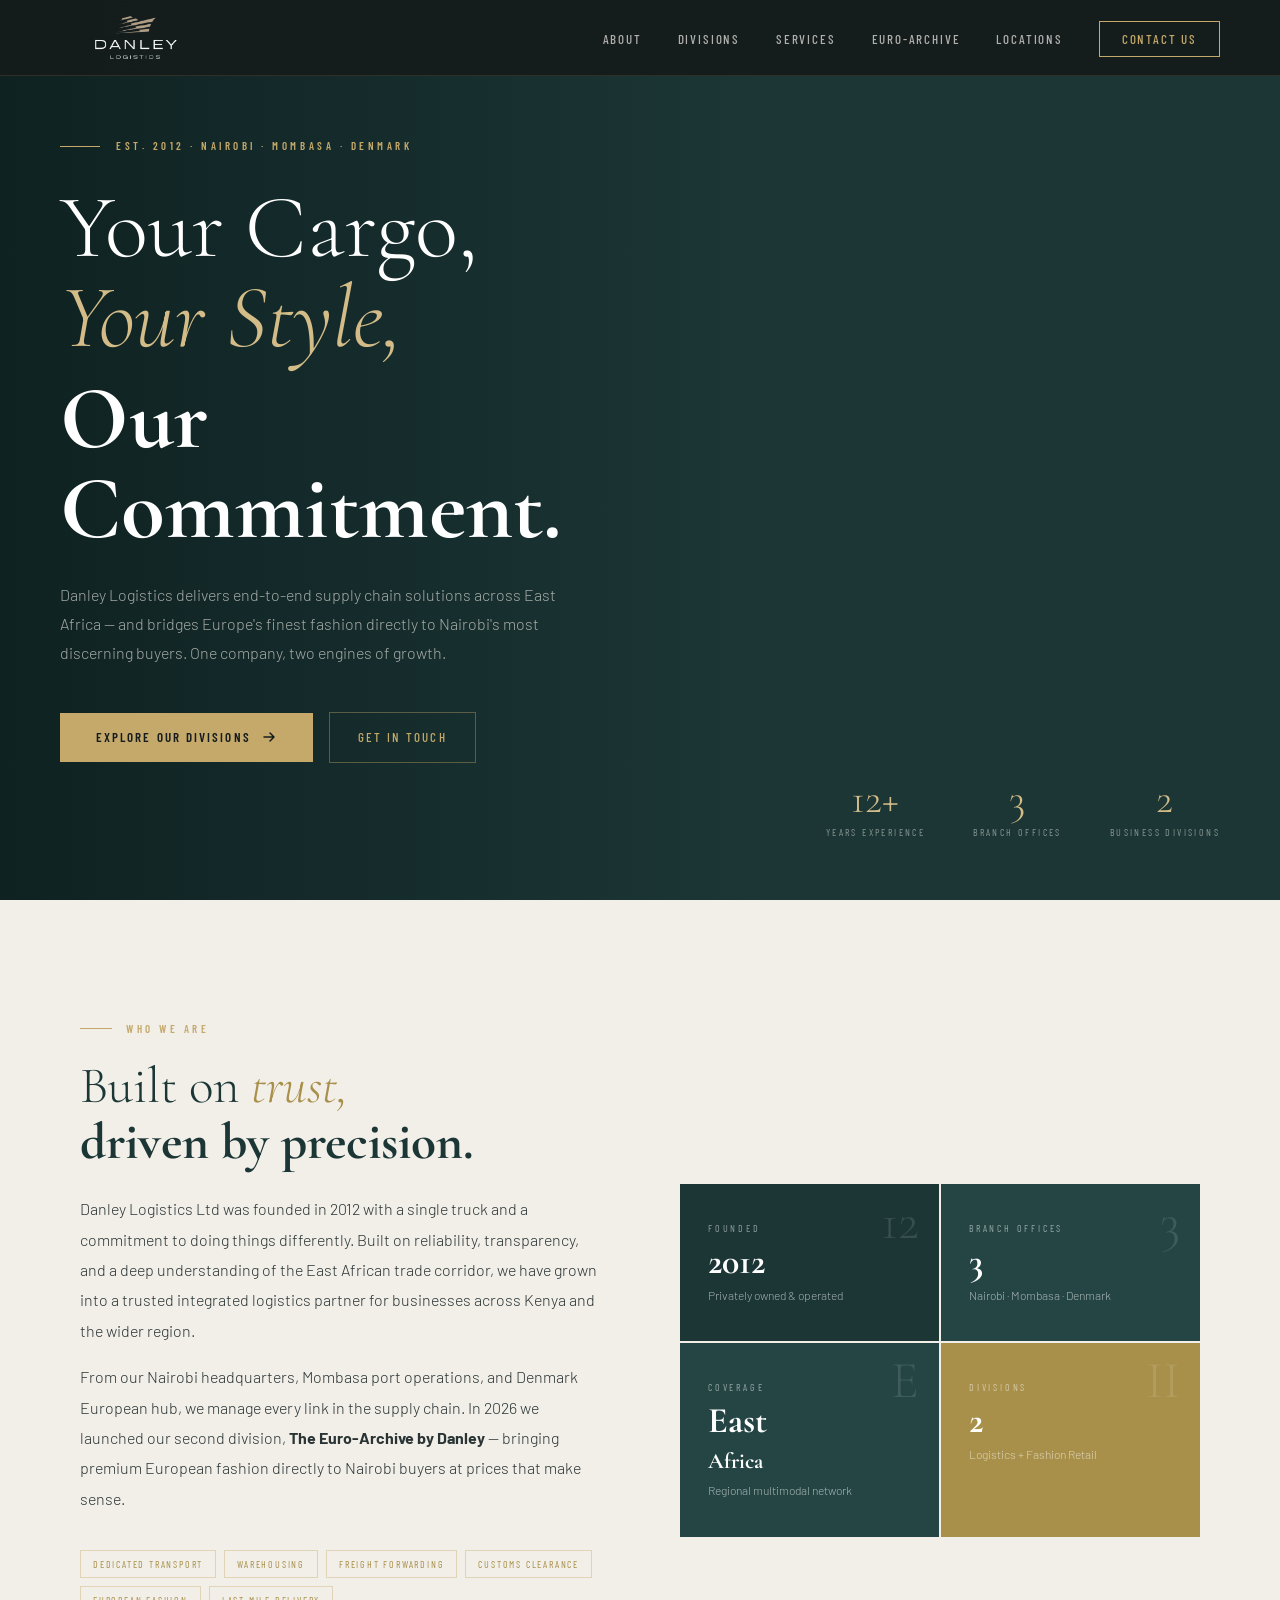
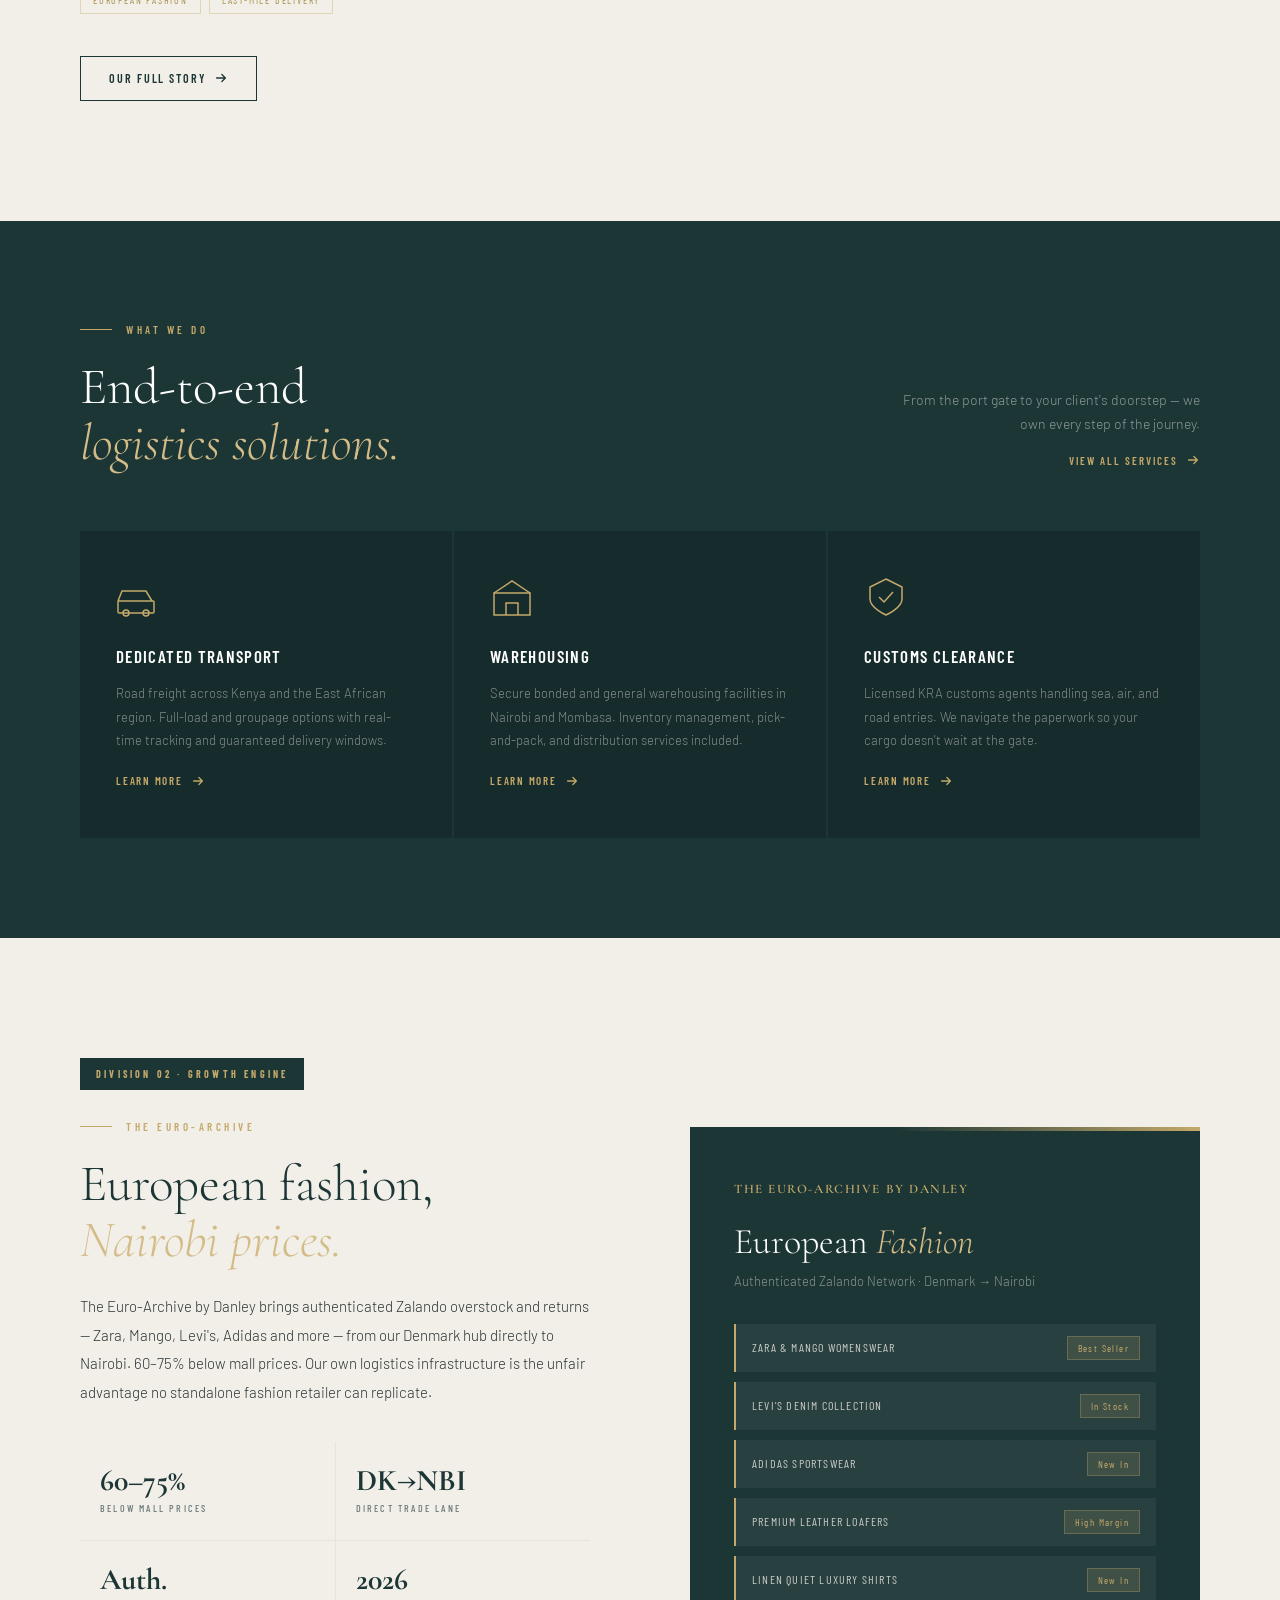
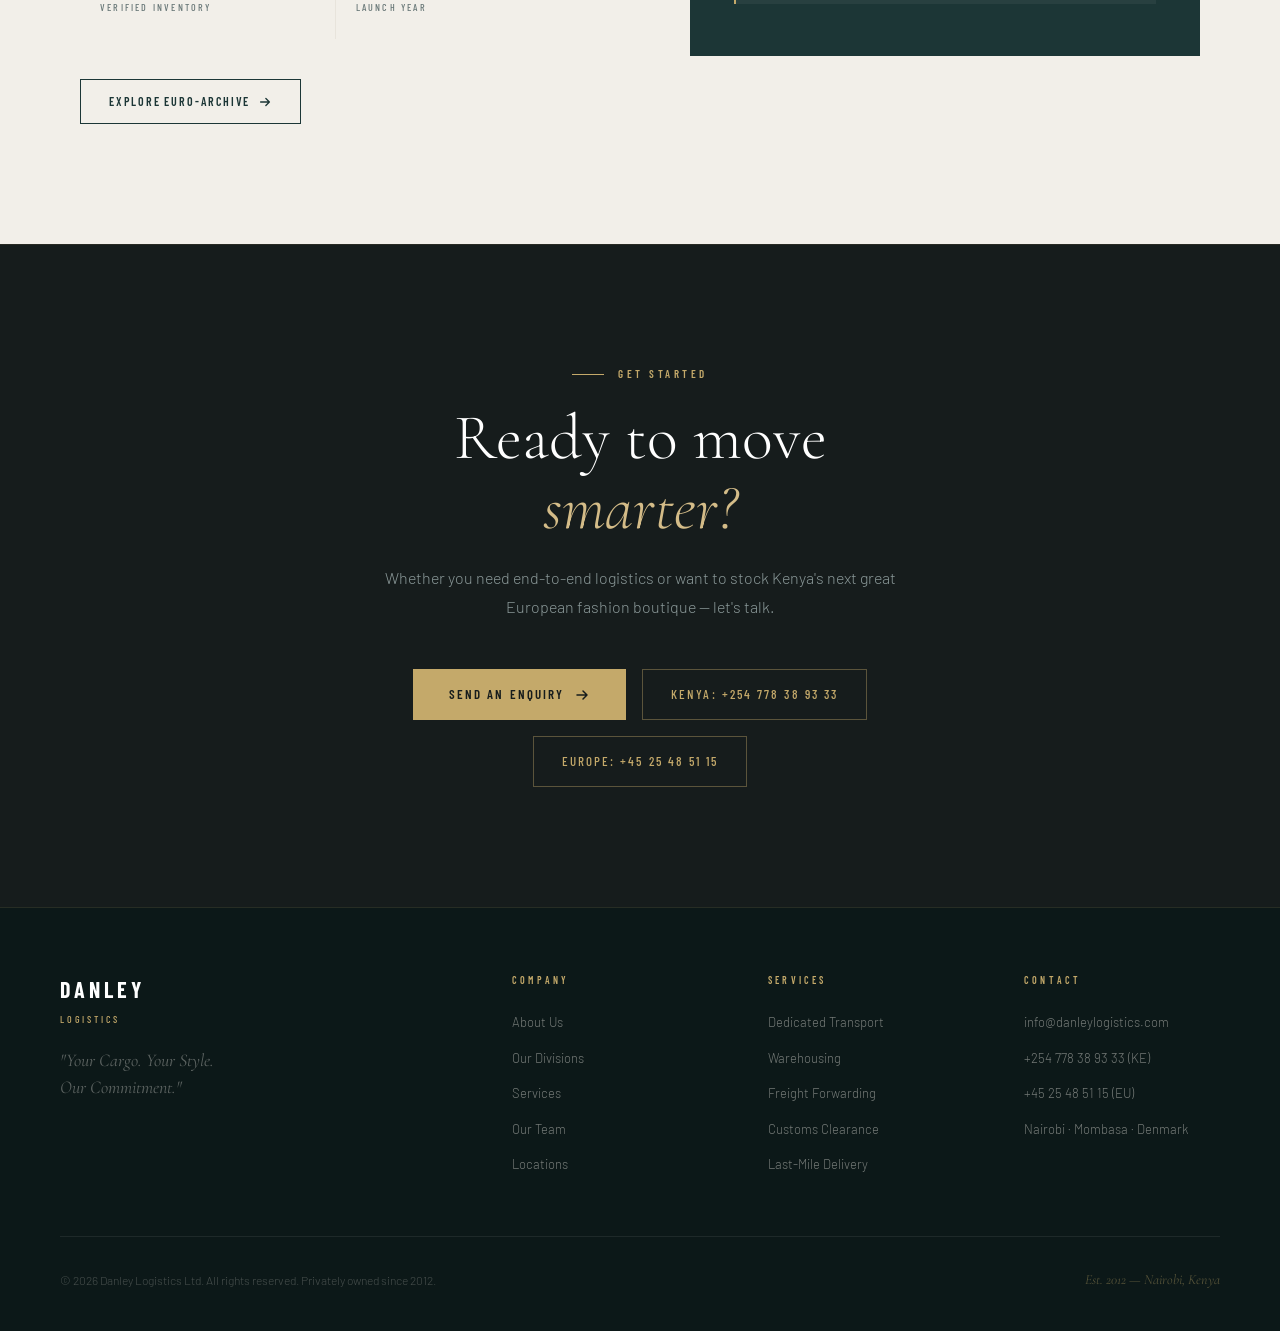
==== commit ba25d796: "pop up form" ====
--- a/index.html
+++ b/index.html
@@ -428,7 +428,7 @@
     <li><a href="divisions.html">Divisions</a></li>
     <li><a href="services.html">Services</a></li>
     <li><a href="euroarchive.html">Euro-Archive</a></li>
-    <li><a href="team.html">Team</a></li>
+    <li><a href="locations.html">Locations</a></li>
     <li><a href="contact.html" class="nav-cta">Contact Us</a></li>
   </ul>
   <button class="nav-toggle" id="navToggle"><svg width="24" height="24" viewBox="0 0 24 24" fill="none"><path d="M3 6h18M3 12h18M3 18h18" stroke="currentColor" stroke-width="2" stroke-linecap="round"/></svg></button>
@@ -458,20 +458,6 @@
     <div class="hero-stat"><span class="hero-stat-num">2</span><span class="hero-stat-label">Business Divisions</span></div>
   </div>
 </section>
-
-<!-- DIVISIONS BANNER -->
-<div class="divisions-banner">
-  <span class="div-label">Our Divisions</span>
-  <div class="div-items">
-    <div class="div-item"><span>01</span> Logistics &amp; Supply Chain</div>
-    <div class="div-dot"></div>
-    <div class="div-item"><span>02</span> European Fashion Retail</div>
-    <div class="div-dot"></div>
-    <div class="div-item">Nairobi · Mombasa · Denmark</div>
-    <div class="div-dot"></div>
-    <div class="div-item">info@danleylogistics.com</div>
-  </div>
-</div>
 
 <!-- ABOUT TEASER -->
 <section class="about" id="about">
@@ -517,7 +503,7 @@
       </div>
       <div class="services-header-right">
         <p class="services-header-desc">From the port gate to your client's doorstep — we own every step of the journey.</p>
-        <a href="/services/" style="display:inline-flex;align-items:center;gap:8px;margin-top:16px;font-family:var(--font-cond);font-size:11px;letter-spacing:0.18em;text-transform:uppercase;color:var(--gold);text-decoration:none;font-weight:600;">View All Services <svg width="14" height="14" viewBox="0 0 16 16" fill="none"><path d="M3 8h10M9 4l4 4-4 4" stroke="currentColor" stroke-width="1.5" stroke-linecap="round" stroke-linejoin="round"/></svg></a>
+        <a href="services.html" style="display:inline-flex;align-items:center;gap:8px;margin-top:16px;font-family:var(--font-cond);font-size:11px;letter-spacing:0.18em;text-transform:uppercase;color:var(--gold);text-decoration:none;font-weight:600;">View All Services <svg width="14" height="14" viewBox="0 0 16 16" fill="none"><path d="M3 8h10M9 4l4 4-4 4" stroke="currentColor" stroke-width="1.5" stroke-linecap="round" stroke-linejoin="round"/></svg></a>
       </div>
     </div>
     <div class="services-grid reveal reveal-delay-1">
@@ -525,19 +511,19 @@
         <div class="service-icon"><svg viewBox="0 0 44 44" fill="none" stroke="currentColor" stroke-width="1.5"><rect x="2" y="26" width="36" height="12" rx="1"/><path d="M2 26 L6 16 h24 l6 10"/><circle cx="10" cy="38" r="3"/><circle cx="30" cy="38" r="3"/></svg></div>
         <div class="service-title">Dedicated Transport</div>
         <p class="service-desc">Road freight across Kenya and the East African region. Full-load and groupage options with real-time tracking and guaranteed delivery windows.</p>
-        <a href="/services/" class="service-link">Learn more <svg width="14" height="14" viewBox="0 0 16 16" fill="none"><path d="M3 8h10M9 4l4 4-4 4" stroke="currentColor" stroke-width="1.5" stroke-linecap="round" stroke-linejoin="round"/></svg></a>
+        <a href="services.html#transport" class="service-link">Learn more <svg width="14" height="14" viewBox="0 0 16 16" fill="none"><path d="M3 8h10M9 4l4 4-4 4" stroke="currentColor" stroke-width="1.5" stroke-linecap="round" stroke-linejoin="round"/></svg></a>
       </div>
       <div class="service-card">
         <div class="service-icon"><svg viewBox="0 0 44 44" fill="none" stroke="currentColor" stroke-width="1.5"><rect x="4" y="18" width="36" height="22"/><path d="M4 18 L22 6 L40 18"/><path d="M16 40 L16 28 h12 v12"/></svg></div>
         <div class="service-title">Warehousing</div>
         <p class="service-desc">Secure bonded and general warehousing facilities in Nairobi and Mombasa. Inventory management, pick-and-pack, and distribution services included.</p>
-        <a href="/services/" class="service-link">Learn more <svg width="14" height="14" viewBox="0 0 16 16" fill="none"><path d="M3 8h10M9 4l4 4-4 4" stroke="currentColor" stroke-width="1.5" stroke-linecap="round" stroke-linejoin="round"/></svg></a>
+        <a href="services.html#warehousing" class="service-link">Learn more <svg width="14" height="14" viewBox="0 0 16 16" fill="none"><path d="M3 8h10M9 4l4 4-4 4" stroke="currentColor" stroke-width="1.5" stroke-linecap="round" stroke-linejoin="round"/></svg></a>
       </div>
       <div class="service-card">
         <div class="service-icon"><svg viewBox="0 0 44 44" fill="none" stroke="currentColor" stroke-width="1.5"><path d="M22 4 L38 12 V24 C38 33 22 40 22 40 C22 40 6 33 6 24 V12 Z"/><path d="M15 22 L20 27 L29 17"/></svg></div>
         <div class="service-title">Customs Clearance</div>
         <p class="service-desc">Licensed KRA customs agents handling sea, air, and road entries. We navigate the paperwork so your cargo doesn't wait at the gate.</p>
-        <a href="/services/" class="service-link">Learn more <svg width="14" height="14" viewBox="0 0 16 16" fill="none"><path d="M3 8h10M9 4l4 4-4 4" stroke="currentColor" stroke-width="1.5" stroke-linecap="round" stroke-linejoin="round"/></svg></a>
+        <a href="services.html#customs" class="service-link">Learn more <svg width="14" height="14" viewBox="0 0 16 16" fill="none"><path d="M3 8h10M9 4l4 4-4 4" stroke="currentColor" stroke-width="1.5" stroke-linecap="round" stroke-linejoin="round"/></svg></a>
       </div>
     </div>
   </div>
@@ -558,7 +544,7 @@
           <div class="fashion-metric"><div class="fashion-metric-val">Auth.</div><div class="fashion-metric-label">Verified Inventory</div></div>
           <div class="fashion-metric"><div class="fashion-metric-val">2026</div><div class="fashion-metric-label">Launch Year</div></div>
         </div>
-        <a href="/divisions/#euro-archive" class="btn-outline-dark">Explore Euro-Archive <svg width="14" height="14" viewBox="0 0 16 16" fill="none"><path d="M3 8h10M9 4l4 4-4 4" stroke="currentColor" stroke-width="1.5" stroke-linecap="round" stroke-linejoin="round"/></svg></a>
+        <a href="euroarchive.html" class="btn-outline-dark">Explore Euro-Archive <svg width="14" height="14" viewBox="0 0 16 16" fill="none"><path d="M3 8h10M9 4l4 4-4 4" stroke="currentColor" stroke-width="1.5" stroke-linecap="round" stroke-linejoin="round"/></svg></a>
       </div>
       <div class="reveal reveal-delay-2">
         <div class="fashion-card-main">
@@ -585,7 +571,7 @@
     <h2 class="cta-title reveal">Ready to move <em>smarter?</em></h2>
     <p class="cta-sub reveal reveal-delay-1">Whether you need end-to-end logistics or want to stock Kenya's next great European fashion boutique — let's talk.</p>
     <div class="cta-actions reveal reveal-delay-2">
-      <a href="/contact/" class="btn-primary">Send an Enquiry <svg width="16" height="16" viewBox="0 0 16 16" fill="none"><path d="M3 8h10M9 4l4 4-4 4" stroke="currentColor" stroke-width="1.5" stroke-linecap="round" stroke-linejoin="round"/></svg></a>
+      <a href="contact.html" class="btn-primary open-inquiry" data-subject="Transport">Send an Enquiry <svg width="16" height="16" viewBox="0 0 16 16" fill="none"><path d="M3 8h10M9 4l4 4-4 4" stroke="currentColor" stroke-width="1.5" stroke-linecap="round" stroke-linejoin="round"/></svg></a>
       <a href="tel:+254778389333" class="btn-secondary">Kenya: +254 778 38 93 33</a>
       <a href="tel:+4525485115" class="btn-secondary">Europe: +45 25 48 51 15</a>
     </div>
@@ -603,21 +589,21 @@
     <div>
       <div class="footer-col-title">Company</div>
       <ul class="footer-links">
-        <li><a href="/about/">About Us</a></li>
-        <li><a href="/divisions/">Our Divisions</a></li>
-        <li><a href="/services/">Services</a></li>
-        <li><a href="/team/">Our Team</a></li>
-        <li><a href="/locations/">Locations</a></li>
+        <li><a href="about.html">About Us</a></li>
+        <li><a href="divisions.html">Our Divisions</a></li>
+        <li><a href="services.html">Services</a></li>
+        <li><a href="team.html">Our Team</a></li>
+        <li><a href="locations.html">Locations</a></li>
       </ul>
     </div>
     <div>
       <div class="footer-col-title">Services</div>
       <ul class="footer-links">
-        <li><a href="/services/">Dedicated Transport</a></li>
-        <li><a href="/services/">Warehousing</a></li>
-        <li><a href="/services/">Freight Forwarding</a></li>
-        <li><a href="/services/">Customs Clearance</a></li>
-        <li><a href="/services/">Last-Mile Delivery</a></li>
+        <li><a href="services.html#transport">Dedicated Transport</a></li>
+        <li><a href="services.html#warehousing">Warehousing</a></li>
+        <li><a href="services.html#freight">Freight Forwarding</a></li>
+        <li><a href="services.html#customs">Customs Clearance</a></li>
+        <li><a href="services.html#lastmile">Last-Mile Delivery</a></li>
       </ul>
     </div>
     <div>
@@ -626,7 +612,7 @@
         <li><a href="mailto:info@danleylogistics.com">info@danleylogistics.com</a></li>
         <li><a href="tel:+254778389333">+254 778 38 93 33 (KE)</a></li>
         <li><a href="tel:+4525485115">+45 25 48 51 15 (EU)</a></li>
-        <li><a href="/locations/">Nairobi · Mombasa · Denmark</a></li>
+        <li><a href="locations.html">Nairobi · Mombasa · Denmark</a></li>
       </ul>
     </div>
   </div>
@@ -635,6 +621,185 @@
     <div class="footer-est">Est. 2012 — Nairobi, Kenya</div>
   </div>
 </footer>
+
+<div id="inquiryOverlay" style="
+  position:fixed;inset:0;background:rgba(10,20,20,0.88);
+  backdrop-filter:blur(8px);-webkit-backdrop-filter:blur(8px);
+  z-index:9000;display:flex;align-items:center;justify-content:center;
+  padding:20px;opacity:0;pointer-events:none;
+  transition:opacity 0.35s cubic-bezier(0.16,1,0.3,1);
+">
+  <div id="inquiryModal" style="
+    background:#F2EFE9;width:100%;max-width:640px;
+    max-height:90vh;overflow-y:auto;position:relative;
+    transform:translateY(28px) scale(0.98);
+    transition:transform 0.4s cubic-bezier(0.16,1,0.3,1);
+  ">
+
+    <!-- HEADER -->
+    <div style="background:#1C3636;padding:32px 44px 28px;position:relative;">
+      <div style="font-size:10px;letter-spacing:0.28em;text-transform:uppercase;color:#C4A96A;font-weight:600;margin-bottom:8px;">Danley Logistics — Quick Enquiry</div>
+      <div style="font-family:'Fraunces',Georgia,serif;font-size:30px;font-weight:300;color:#fff;line-height:1.15;font-optical-sizing:auto;">
+        Tell us what you <em style="color:#D4BC88;">need.</em>
+      </div>
+      <button id="inquiryClose" aria-label="Close enquiry form" style="
+        position:absolute;top:18px;right:18px;background:none;border:none;
+        color:rgba(242,239,233,0.45);cursor:pointer;width:36px;height:36px;
+        display:flex;align-items:center;justify-content:center;
+        font-size:20px;line-height:1;transition:color 0.25s;
+      ">✕</button>
+    </div>
+
+    <!-- FORM BODY -->
+    <div style="padding:36px 44px 40px;">
+      <form id="inquiryForm" action="mailto:info@danleylogistics.com" method="POST" enctype="text/plain">
+
+        <div style="display:grid;grid-template-columns:1fr 1fr;gap:16px;margin-bottom:18px;">
+          <div>
+            <label for="inqName" style="font-size:10px;letter-spacing:0.22em;text-transform:uppercase;color:#697878;font-weight:600;display:block;margin-bottom:7px;">Full Name</label>
+            <input id="inqName" name="name" type="text" placeholder="Your name" required style="
+              width:100%;padding:13px 15px;border:1px solid #E8E4DC;
+              background:#fff;font-size:14px;color:#2A3434;
+              outline:none;border-radius:0;box-sizing:border-box;
+              transition:border-color 0.25s;font-family:inherit;
+            " onfocus="this.style.borderColor='#C4A96A'" onblur="this.style.borderColor='#E8E4DC'">
+          </div>
+          <div>
+            <label for="inqPhone" style="font-size:10px;letter-spacing:0.22em;text-transform:uppercase;color:#697878;font-weight:600;display:block;margin-bottom:7px;">Phone</label>
+            <input id="inqPhone" name="phone" type="tel" placeholder="+254 7XX XXX XXX" style="
+              width:100%;padding:13px 15px;border:1px solid #E8E4DC;
+              background:#fff;font-size:14px;color:#2A3434;
+              outline:none;border-radius:0;box-sizing:border-box;
+              transition:border-color 0.25s;font-family:inherit;
+            " onfocus="this.style.borderColor='#C4A96A'" onblur="this.style.borderColor='#E8E4DC'">
+          </div>
+        </div>
+
+        <div style="margin-bottom:18px;">
+          <label for="inqEmail" style="font-size:10px;letter-spacing:0.22em;text-transform:uppercase;color:#697878;font-weight:600;display:block;margin-bottom:7px;">Email Address</label>
+          <input id="inqEmail" name="email" type="email" placeholder="you@company.com" required style="
+            width:100%;padding:13px 15px;border:1px solid #E8E4DC;
+            background:#fff;font-size:14px;color:#2A3434;
+            outline:none;border-radius:0;box-sizing:border-box;
+            transition:border-color 0.25s;font-family:inherit;
+          " onfocus="this.style.borderColor='#C4A96A'" onblur="this.style.borderColor='#E8E4DC'">
+        </div>
+
+        <div style="margin-bottom:18px;">
+          <label for="inqSubject" style="font-size:10px;letter-spacing:0.22em;text-transform:uppercase;color:#697878;font-weight:600;display:block;margin-bottom:7px;">I'm Enquiring About</label>
+          <select id="inqSubject" name="subject" style="
+            width:100%;padding:13px 15px;border:1px solid #E8E4DC;
+            background:#fff;font-size:14px;color:#2A3434;
+            outline:none;border-radius:0;appearance:none;
+            box-sizing:border-box;transition:border-color 0.25s;font-family:inherit;
+          " onfocus="this.style.borderColor='#C4A96A'" onblur="this.style.borderColor='#E8E4DC'">
+            <option value="">Select a topic...</option>
+            <optgroup label="Logistics Services">
+              <option value="Transport">Dedicated Transport</option>
+              <option value="Warehousing">Warehousing &amp; Distribution</option>
+              <option value="Freight">Freight Forwarding</option>
+              <option value="Customs">Customs Clearance</option>
+              <option value="Last Mile">Last-Mile Delivery</option>
+            </optgroup>
+            <optgroup label="Euro-Archive Fashion">
+              <option value="Wholesale">Euro-Archive — Wholesale</option>
+              <option value="Retail">Euro-Archive — Retail</option>
+              <option value="Partnership">Euro-Archive — Partnership</option>
+            </optgroup>
+            <option value="Other">General / Other</option>
+          </select>
+        </div>
+
+        <div style="margin-bottom:20px;">
+          <label for="inqMessage" style="font-size:10px;letter-spacing:0.22em;text-transform:uppercase;color:#697878;font-weight:600;display:block;margin-bottom:7px;">Your Message</label>
+          <textarea id="inqMessage" name="message" placeholder="Tell us more — cargo type, volume, origin, destination, fashion category, order size..." style="
+            width:100%;padding:13px 15px;border:1px solid #E8E4DC;
+            background:#fff;font-size:14px;color:#2A3434;
+            outline:none;border-radius:0;min-height:100px;resize:vertical;
+            box-sizing:border-box;transition:border-color 0.25s;font-family:inherit;
+          " onfocus="this.style.borderColor='#C4A96A'" onblur="this.style.borderColor='#E8E4DC'"></textarea>
+        </div>
+
+        <button type="submit" style="
+          background:#1C3636;color:#fff;padding:15px 40px;
+          font-size:13px;letter-spacing:0.16em;text-transform:uppercase;
+          font-weight:600;border:none;cursor:pointer;width:100%;
+          transition:background 0.25s;font-family:inherit;
+        " onmouseover="this.style.background='#254545'" onmouseout="this.style.background='#1C3636'">
+          Send Enquiry →
+        </button>
+
+        <p style="font-size:11px;color:#8A9898;margin-top:10px;line-height:1.6;">
+          We typically respond within one business day. For urgent matters call +254 778 38 93 33.
+        </p>
+
+      </form>
+    </div>
+  </div>
+</div>
+
+<!-- POPUP SCRIPT -->
+<script>
+(function() {
+  var overlay  = document.getElementById('inquiryOverlay');
+  var modal    = document.getElementById('inquiryModal');
+  var closeBtn = document.getElementById('inquiryClose');
+  var subject  = document.getElementById('inqSubject');
+
+  function open(topic) {
+    overlay.style.opacity = '1';
+    overlay.style.pointerEvents = 'all';
+    modal.style.transform = 'translateY(0) scale(1)';
+    document.body.style.overflow = 'hidden';
+    if (topic && subject) {
+      for (var i = 0; i < subject.options.length; i++) {
+        var v = subject.options[i].value.toLowerCase();
+        var t = topic.toLowerCase();
+        if (v && (t.indexOf(v) > -1 || v.indexOf(t) > -1)) {
+          subject.value = subject.options[i].value;
+          break;
+        }
+      }
+    }
+    setTimeout(function() {
+      var n = document.getElementById('inqName');
+      if (n) n.focus();
+    }, 120);
+  }
+
+  function close() {
+    overlay.style.opacity = '0';
+    overlay.style.pointerEvents = 'none';
+    modal.style.transform = 'translateY(28px) scale(0.98)';
+    document.body.style.overflow = '';
+  }
+
+  /* Trigger buttons */
+  document.querySelectorAll('.open-inquiry').forEach(function(el) {
+    el.addEventListener('click', function(e) {
+      e.preventDefault();
+      open(el.getAttribute('data-subject') || '');
+    });
+  });
+
+  /* Close button */
+  closeBtn.addEventListener('click', close);
+
+  /* Click outside */
+  overlay.addEventListener('click', function(e) {
+    if (e.target === overlay) close();
+  });
+
+  /* Escape key */
+  document.addEventListener('keydown', function(e) {
+    if (e.key === 'Escape' && overlay.style.pointerEvents !== 'none') close();
+  });
+
+  /* Expose globally */
+  window.openInquiry = open;
+  window.closeInquiry = close;
+})();
+</script>
 
 <script>
 const nav = document.getElementById('mainNav');
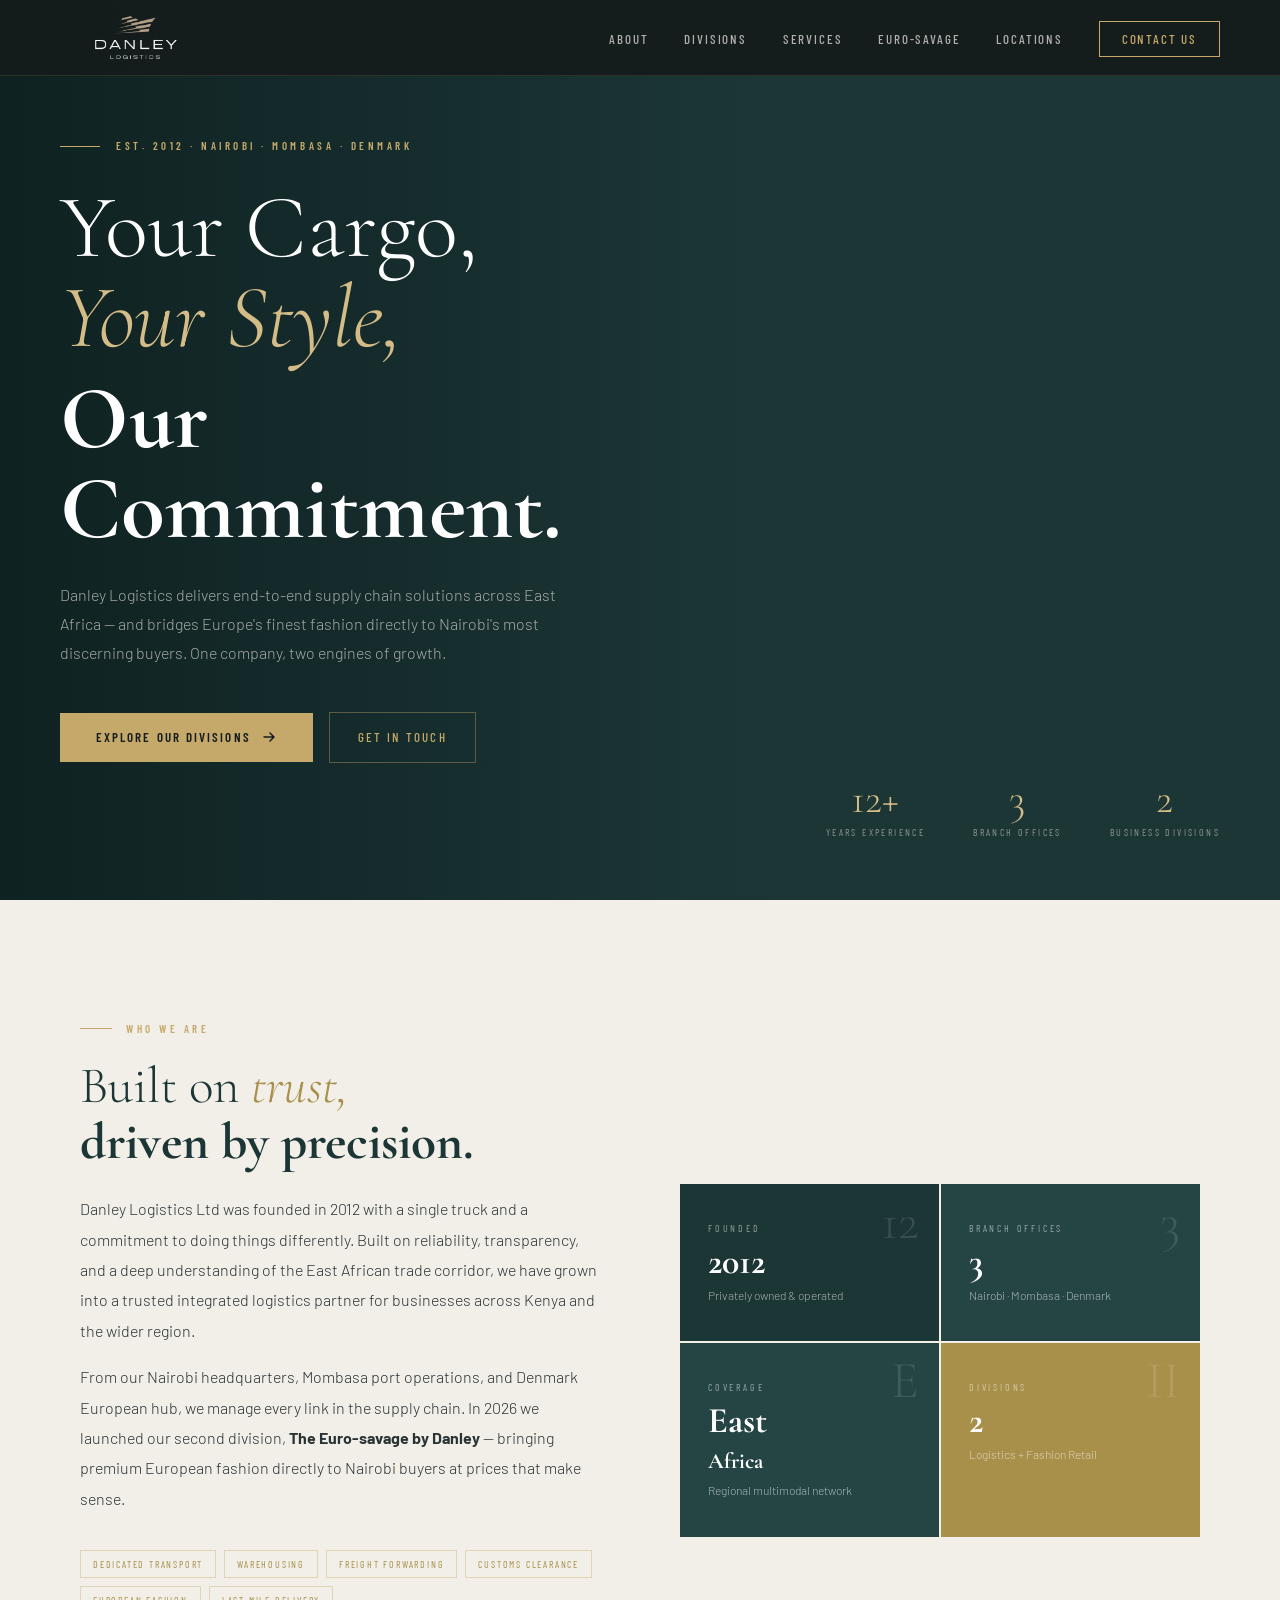
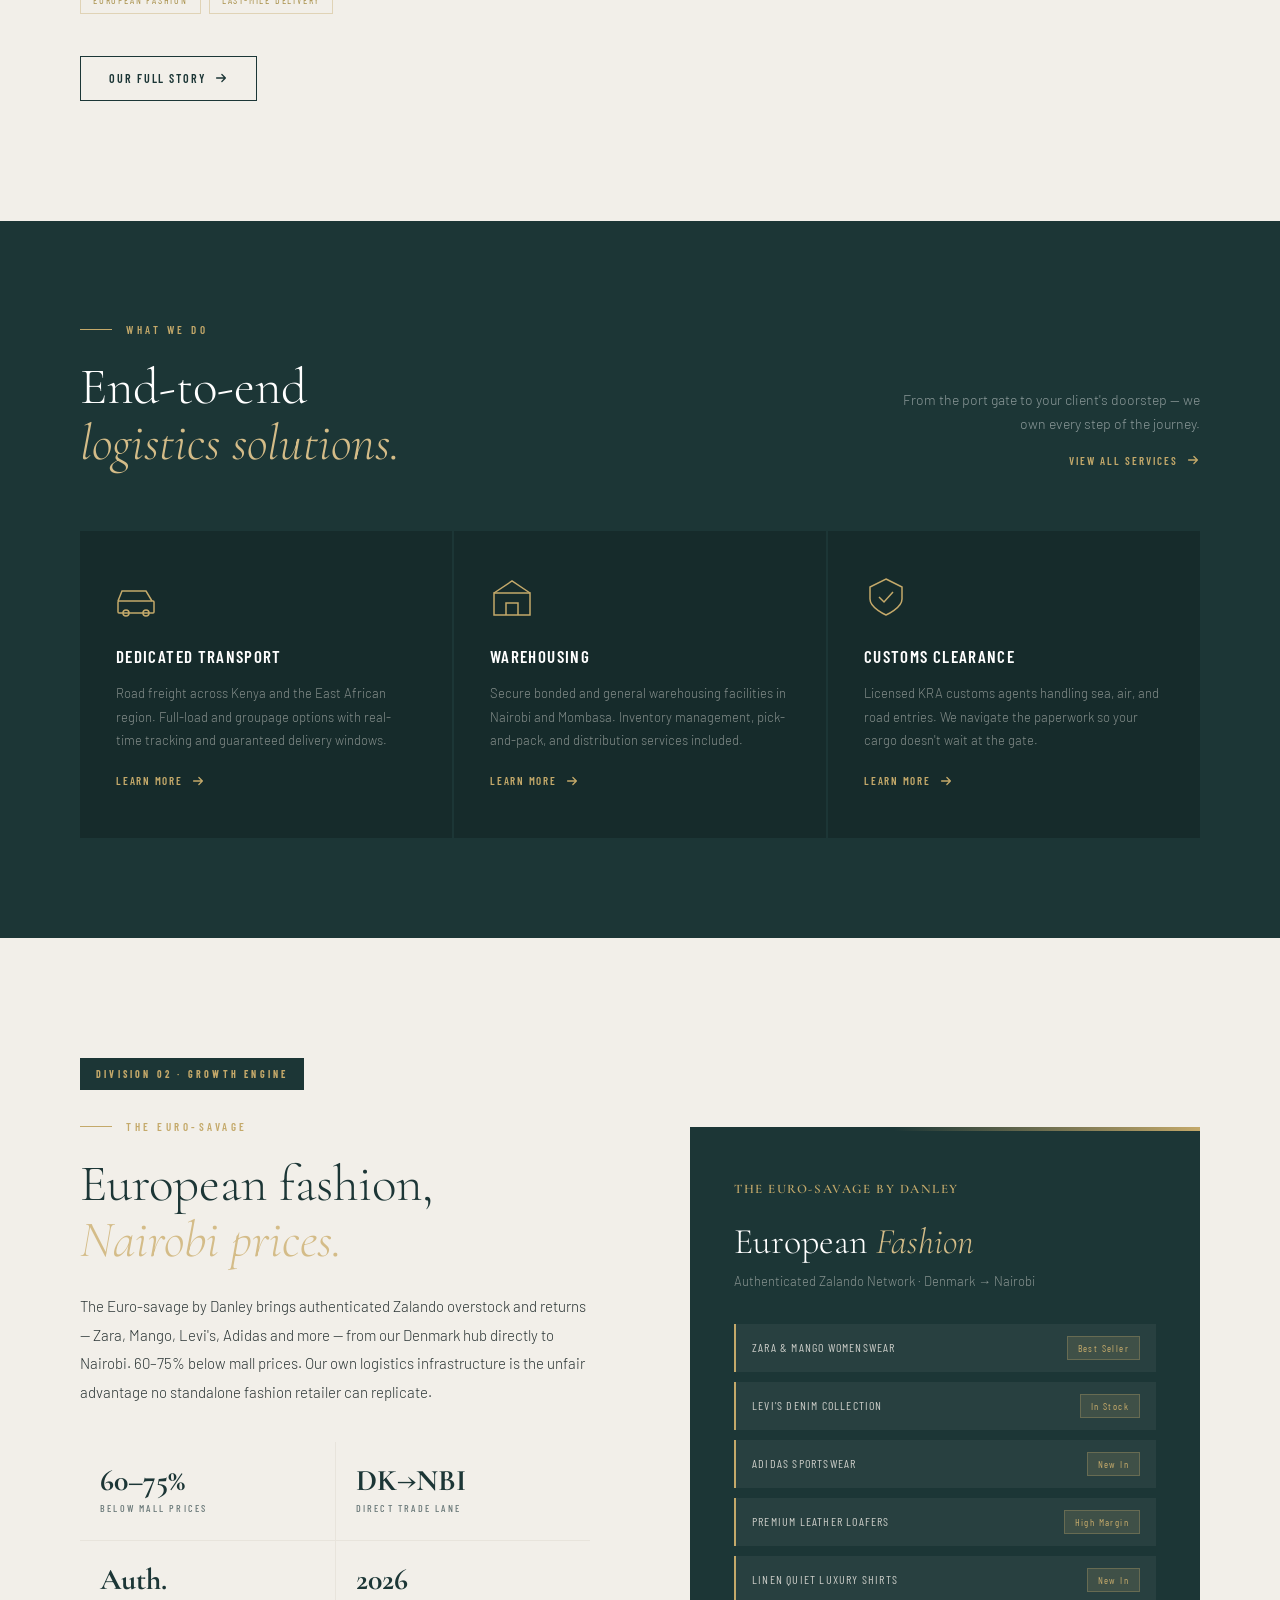
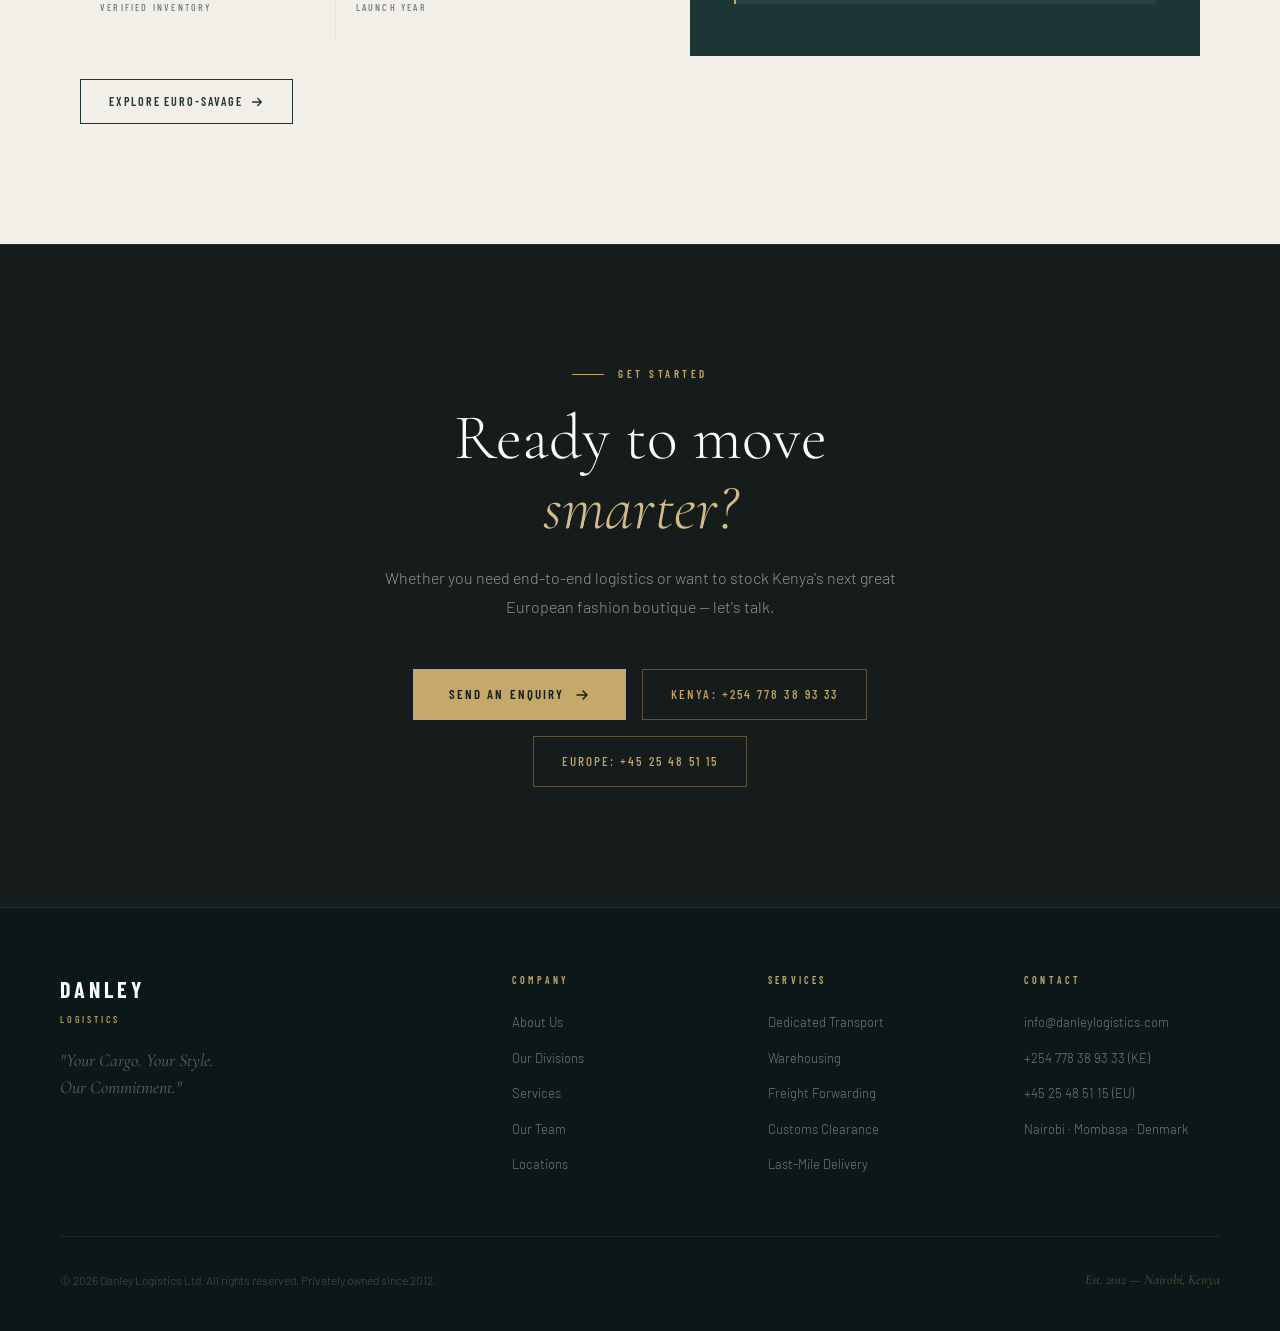
==== commit 0621b601: "savage" ====
--- a/index.html
+++ b/index.html
@@ -427,7 +427,7 @@
     <li><a href="about.html">About</a></li>
     <li><a href="divisions.html">Divisions</a></li>
     <li><a href="services.html">Services</a></li>
-    <li><a href="euroarchive.html">Euro-Archive</a></li>
+    <li><a href="eurosavage.html">Euro-savage</a></li>
     <li><a href="locations.html">Locations</a></li>
     <li><a href="contact.html" class="nav-cta">Contact Us</a></li>
   </ul>
@@ -468,7 +468,7 @@
         <h2 class="section-title" style="color:var(--teal)">Built on <em style="color:var(--gold-dark)">trust,</em><br><strong>driven by precision.</strong></h2>
         <div class="about-body">
           <p>Danley Logistics Ltd was founded in 2012 with a single truck and a commitment to doing things differently. Built on reliability, transparency, and a deep understanding of the East African trade corridor, we have grown into a trusted integrated logistics partner for businesses across Kenya and the wider region.</p>
-          <p>From our Nairobi headquarters, Mombasa port operations, and Denmark European hub, we manage every link in the supply chain. In 2026 we launched our second division, <strong>The Euro-Archive by Danley</strong> — bringing premium European fashion directly to Nairobi buyers at prices that make sense.</p>
+          <p>From our Nairobi headquarters, Mombasa port operations, and Denmark European hub, we manage every link in the supply chain. In 2026 we launched our second division, <strong>The Euro-savage by Danley</strong> — bringing premium European fashion directly to Nairobi buyers at prices that make sense.</p>
         </div>
         <div class="about-tags">
           <span class="about-tag">Dedicated Transport</span>
@@ -529,26 +529,26 @@
   </div>
 </section>
 
-<!-- EURO-ARCHIVE TEASER -->
+<!-- EURO-savage TEASER -->
 <section class="fashion" id="fashion">
   <div class="section-inner">
     <div class="fashion-inner">
       <div class="reveal">
         <div class="fashion-label">Division 02 · Growth Engine</div>
-        <div class="section-eyebrow"><div class="section-eyebrow-line"></div><span class="section-eyebrow-text">The Euro-Archive</span></div>
+        <div class="section-eyebrow"><div class="section-eyebrow-line"></div><span class="section-eyebrow-text">The Euro-savage</span></div>
         <h2 class="section-title" style="color:var(--teal)">European fashion,<br><em>Nairobi prices.</em></h2>
-        <p class="fashion-body">The Euro-Archive by Danley brings authenticated Zalando overstock and returns — Zara, Mango, Levi's, Adidas and more — from our Denmark hub directly to Nairobi. 60–75% below mall prices. Our own logistics infrastructure is the unfair advantage no standalone fashion retailer can replicate.</p>
+        <p class="fashion-body">The Euro-savage by Danley brings authenticated Zalando overstock and returns — Zara, Mango, Levi's, Adidas and more — from our Denmark hub directly to Nairobi. 60–75% below mall prices. Our own logistics infrastructure is the unfair advantage no standalone fashion retailer can replicate.</p>
         <div class="fashion-metrics">
           <div class="fashion-metric"><div class="fashion-metric-val">60–75%</div><div class="fashion-metric-label">Below Mall Prices</div></div>
           <div class="fashion-metric"><div class="fashion-metric-val">DK→NBI</div><div class="fashion-metric-label">Direct Trade Lane</div></div>
           <div class="fashion-metric"><div class="fashion-metric-val">Auth.</div><div class="fashion-metric-label">Verified Inventory</div></div>
           <div class="fashion-metric"><div class="fashion-metric-val">2026</div><div class="fashion-metric-label">Launch Year</div></div>
         </div>
-        <a href="euroarchive.html" class="btn-outline-dark">Explore Euro-Archive <svg width="14" height="14" viewBox="0 0 16 16" fill="none"><path d="M3 8h10M9 4l4 4-4 4" stroke="currentColor" stroke-width="1.5" stroke-linecap="round" stroke-linejoin="round"/></svg></a>
+        <a href="eurosavage.html" class="btn-outline-dark">Explore Euro-savage <svg width="14" height="14" viewBox="0 0 16 16" fill="none"><path d="M3 8h10M9 4l4 4-4 4" stroke="currentColor" stroke-width="1.5" stroke-linecap="round" stroke-linejoin="round"/></svg></a>
       </div>
       <div class="reveal reveal-delay-2">
         <div class="fashion-card-main">
-          <div class="fashion-card-title">The Euro-Archive by Danley</div>
+          <div class="fashion-card-title">The Euro-savage by Danley</div>
           <div class="fashion-card-brand">European <em>Fashion</em></div>
           <div class="fashion-card-sub">Authenticated Zalando Network · Denmark → Nairobi</div>
           <div class="fashion-items-list">
@@ -701,10 +701,10 @@
               <option value="Customs">Customs Clearance</option>
               <option value="Last Mile">Last-Mile Delivery</option>
             </optgroup>
-            <optgroup label="Euro-Archive Fashion">
-              <option value="Wholesale">Euro-Archive — Wholesale</option>
-              <option value="Retail">Euro-Archive — Retail</option>
-              <option value="Partnership">Euro-Archive — Partnership</option>
+            <optgroup label="Euro-savage Fashion">
+              <option value="Wholesale">Euro-savage — Wholesale</option>
+              <option value="Retail">Euro-savage — Retail</option>
+              <option value="Partnership">Euro-savage — Partnership</option>
             </optgroup>
             <option value="Other">General / Other</option>
           </select>
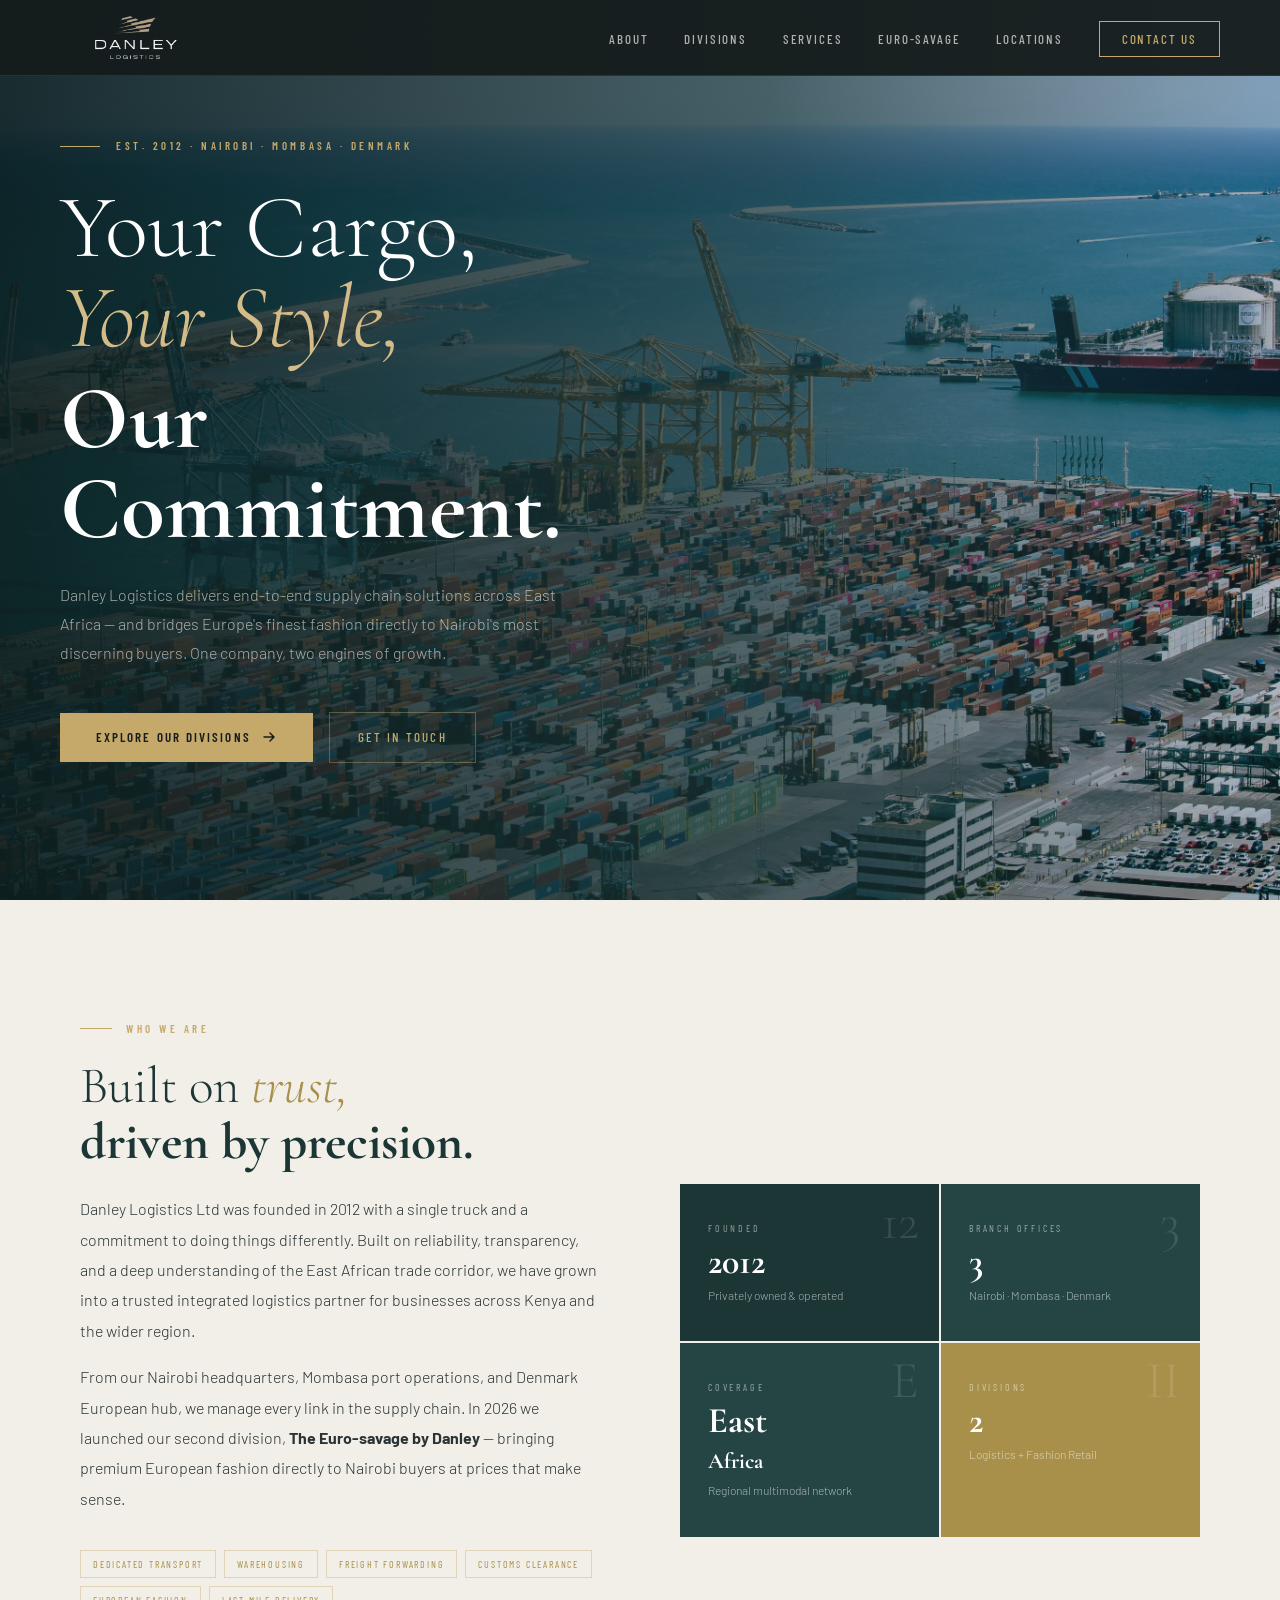
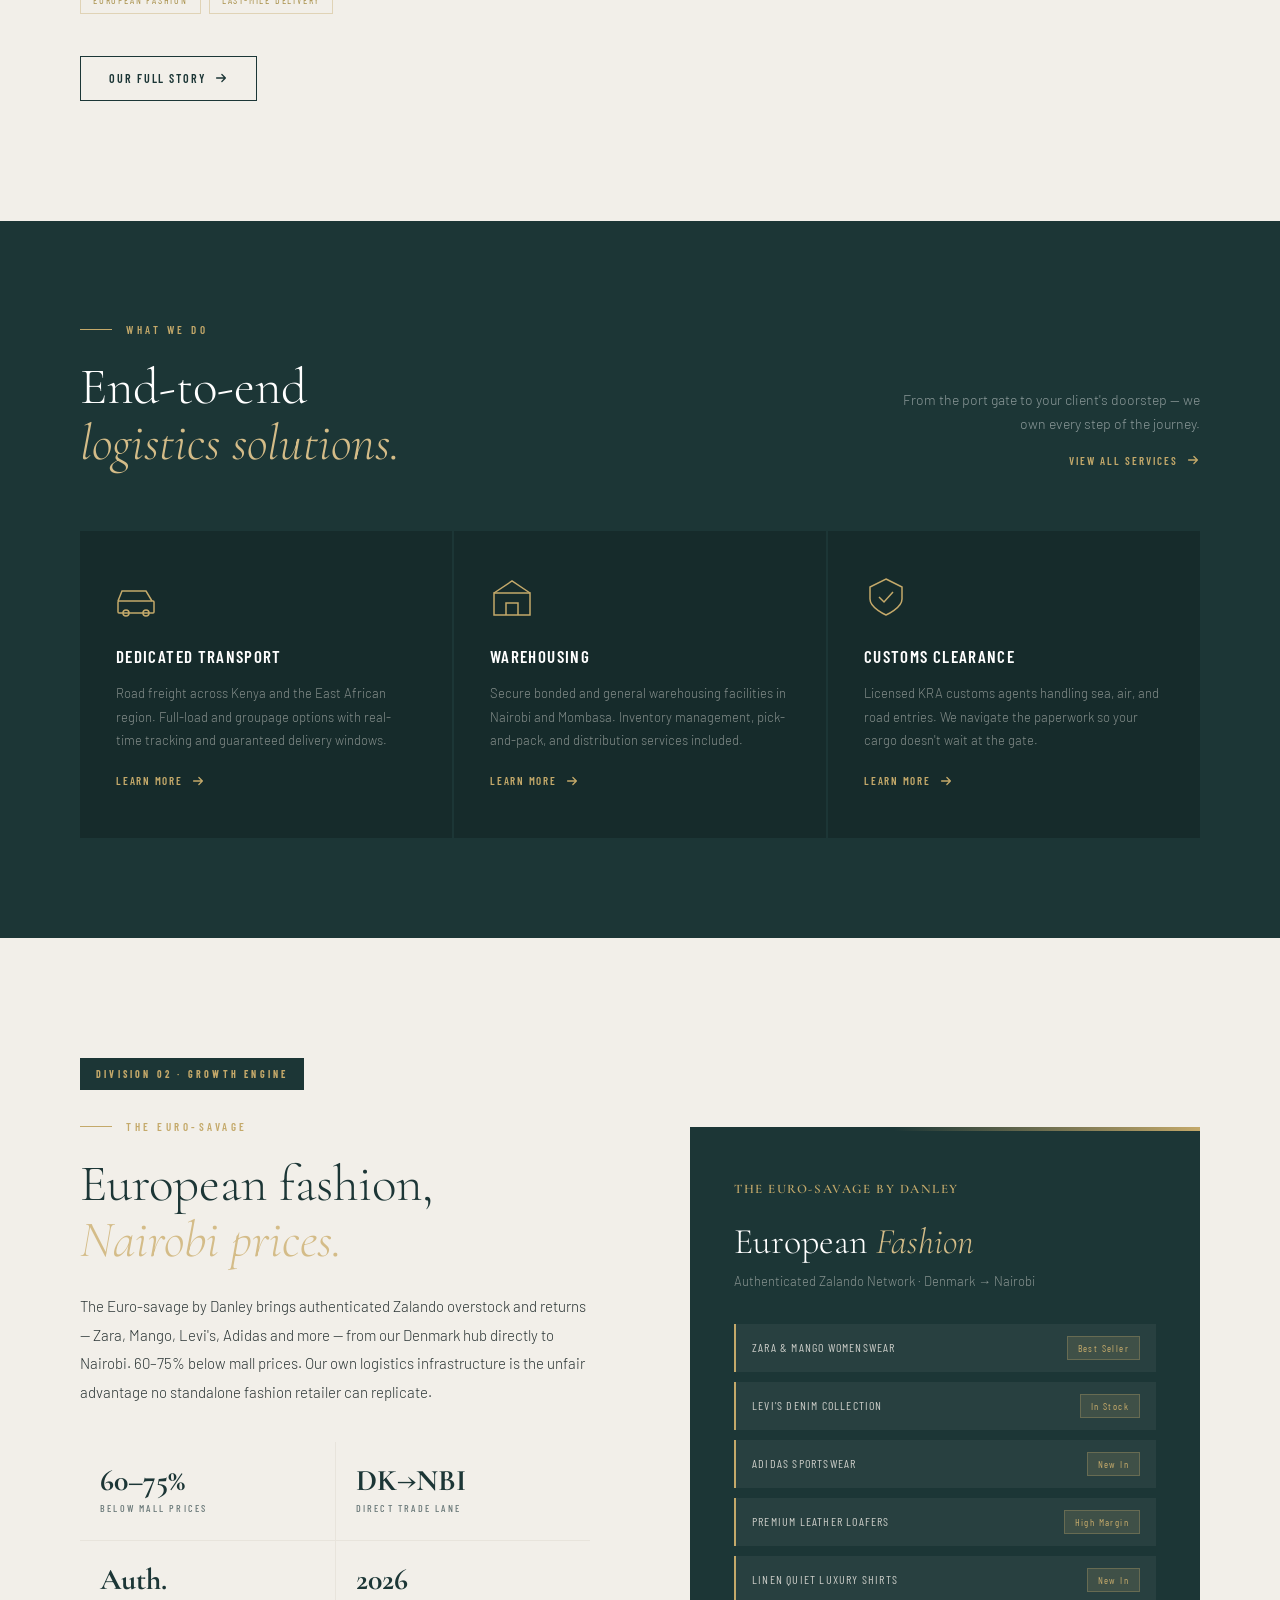
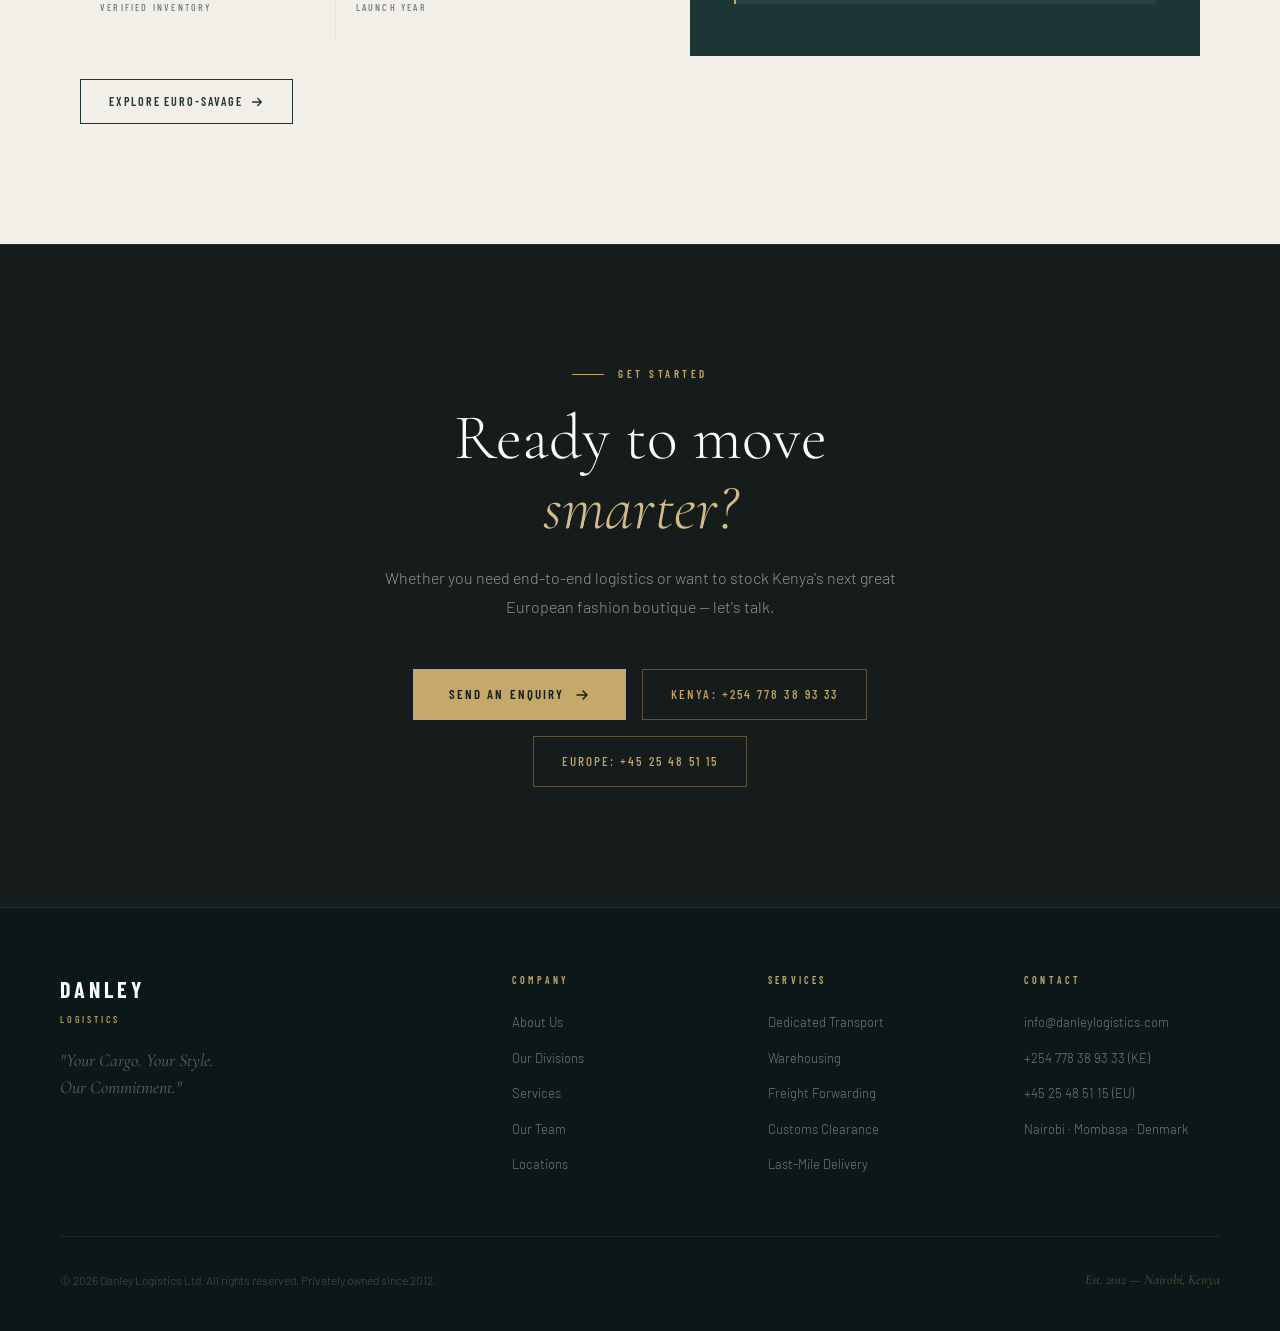
==== commit e705dc27: "tried php" ====
--- a/index.html
+++ b/index.html
@@ -4,6 +4,7 @@
 <meta charset="UTF-8">
 <meta name="viewport" content="width=device-width, initial-scale=1.0">
 <title>Danley Logistics — Transport · Warehousing · European Fashion</title>
+<link rel="icon" type="image/x-icon" href="images/white.png">
 <link href="https://fonts.googleapis.com/css2?family=Cormorant+Garamond:ital,wght@0,300;0,400;0,600;0,700;1,300;1,400&family=Barlow:wght@300;400;500;600;700&family=Barlow+Condensed:wght@400;500;600;700&display=swap" rel="stylesheet">
 <style>
 /* ── DANLEY LOGISTICS — SHARED STYLESHEET ── */
@@ -28,8 +29,8 @@
 }
 
 *, *::before, *::after { box-sizing: border-box; margin: 0; padding: 0; }
-html { scroll-behavior: smooth; }
-body { font-family: var(--font-body); background: var(--dark); color: var(--cream); overflow-x: hidden; line-height: 1.6; }
+html { scroll-behavior: smooth; overflow-x: hidden; }
+body { font-family: var(--font-body); background: var(--dark); color: var(--cream);  line-height: 1.6; }
 
 ::-webkit-scrollbar { width: 4px; }
 ::-webkit-scrollbar-track { background: var(--dark); }
@@ -58,6 +59,7 @@
 .nav-cta { background: transparent; border: 1px solid var(--gold); color: var(--gold) !important; padding: 9px 22px; transition: all 0.3s !important; }
 .nav-cta:hover { background: var(--gold) !important; color: var(--dark) !important; }
 .nav-toggle { display: none; background: none; border: none; cursor: pointer; color: var(--white); padding: 4px; }
+
 
 /* ── PAGE HERO (inner pages) ── */
 .page-hero {
@@ -357,7 +359,8 @@
 @keyframes fadeUp { from { opacity: 0; transform: translateY(24px); } to { opacity: 1; transform: translateY(0); } }
 @keyframes pulse { 0%, 100% { opacity: 1; transform: scale(1); } 50% { opacity: 0.4; transform: scale(0.7); } }
 
-/* ── RESPONSIVE ── */
+
+/* ── RESPONSIVE — TABLET ── */
 @media (max-width: 1024px) {
   .nav-links { gap: 20px; }
   .about-grid, .fashion-inner, .contact-grid { grid-template-columns: 1fr; gap: 60px; }
@@ -365,33 +368,154 @@
   .services-grid { grid-template-columns: 1fr 1fr; }
   .values-grid { grid-template-columns: 1fr 1fr; }
   .footer-grid { grid-template-columns: 1fr 1fr; gap: 40px; }
-}
+  .division-card { padding: 48px 40px; min-height: 460px; }
+  .hero-stats { gap: 32px; bottom: 40px; right: 40px; }
+}
+
+/* ── RESPONSIVE — MOBILE ── */
 @media (max-width: 768px) {
-  nav { padding: 0 24px; }
+  /* Nav */
+  nav { padding: 0 20px; }
   .nav-links { display: none; }
   .nav-toggle { display: block; }
-  .section-inner, .page-hero-inner { padding: 0 24px; }
-  .hero-content { padding: 0 24px; }
-  .hero-stats { right: 24px; gap: 24px; }
-  .hero-scroll { left: 24px; }
-  .divisions-banner { padding: 16px 24px; flex-direction: column; gap: 12px; }
-  .services-grid, .locations-grid { grid-template-columns: 1fr; }
-  .services-header { flex-direction: column; align-items: flex-start; gap: 20px; }
-  .team-grid { grid-template-columns: 1fr; }
-  .team-card-general { grid-column: span 1; flex-direction: column; }
-  .values-grid { grid-template-columns: 1fr 1fr; }
+
+  /* Hero */
+  .hero { padding: 140px 0 80px;
+  background: linear-gradient(135deg, #0E2020 0%, #1C3636 50%, #254545 100%);
+  position: relative; overflow: hidden; }
+  .hero-content { padding: 0 20px; max-width: 100%; }
+  .hero-title { font-size: clamp(38px, 10vw, 60px); }
+  .hero-title-bold { font-size: clamp(38px, 10vw, 60px); }
+  .hero-desc { font-size: 14px; margin: 20px 0 32px; max-width: 100%; }
+  .hero-actions { flex-direction: column; align-items: flex-start; gap: 12px; }
+  .hero-actions .btn-primary,
+  .hero-actions .btn-secondary { width: 100%; justify-content: center; min-height: 48px; }
+
+  /* Hero stats — move to below content on mobile */
+  .hero-stats {
+    position: relative;
+    bottom: auto; right: auto;
+    display: flex;
+    gap: 0;
+    justify-content: space-between;
+    margin-top: 40px;
+    padding-top: 24px;
+    border-top: 1px solid rgba(196,169,106,0.2);
+    opacity: 1;
+    animation: none;
+  }
+  .hero-stat { flex: 1; text-align: center; }
+  .hero-stat + .hero-stat { border-left: 1px solid rgba(196,169,106,0.15); }
+  .hero-stat-num { font-size: 28px; }
+  .hero-stat-label { font-size: 9px; letter-spacing: 0.18em; }
+
+  /* Hide scroll indicator on mobile */
+  .hero-scroll { display: none; }
+
+  /* Layout helpers */
+  .section-inner, .page-hero-inner { padding: 0 20px; }
+
+  /* About */
+  .about { padding: 72px 0; }
+  .about-grid { grid-template-columns: 1fr; gap: 40px; }
+  .about-card-stack { grid-template-columns: 1fr 1fr; gap: 2px; }
+  .about-card { padding: 24px 20px; }
+  .about-card-value { font-size: 28px; }
+  .about-body { font-size: 14px; margin: 20px 0 28px; }
+
+  /* Divisions banner */
+  .divisions-banner { padding: 16px 20px; flex-direction: column; align-items: flex-start; gap: 12px; }
+  .div-items { gap: 16px; }
+
+  /* Services */
+  .services { padding: 72px 0; }
+  .services-grid { grid-template-columns: 1fr; }
+  .service-card { padding: 32px 24px; }
+  .services-header { flex-direction: column; align-items: flex-start; gap: 16px; margin-bottom: 40px; }
+  .services-header-right { text-align: left; }
+  .services-header-desc { max-width: 100%; }
+
+  /* Divisions */
+  .divisions { padding: 72px 0; }
+  .divisions-grid { grid-template-columns: 1fr; }
+  .division-card { padding: 40px 28px; min-height: unset; }
+  .division-num { font-size: 64px; }
+  .division-title { font-size: 30px; }
+  .divisions-header { margin-bottom: 48px; }
+
+  /* Fashion */
+  .fashion { padding: 72px 0; }
+  .fashion-inner { grid-template-columns: 1fr; gap: 48px; }
+  .fashion-card-main { padding: 36px 28px; }
+  .fashion-card-brand { font-size: 28px; }
+  .fashion-metrics { grid-template-columns: 1fr 1fr; }
+
+  /* Team */
+  .team { padding: 72px 0; }
+  .team-grid { grid-template-columns: 1fr; gap: 2px; max-width: 100%; }
+  .team-card { padding: 36px 28px; }
+  .team-card-general { grid-column: span 1; flex-direction: column; gap: 20px; padding: 28px; }
+  .team-name { font-size: 22px; }
+
+  /* Locations */
+  .locations { padding: 72px 0; }
+  .locations-grid { grid-template-columns: 1fr; }
+  .location-card { padding: 32px 24px; }
+
+  /* Values */
+  .values { padding: 72px 0; }
+  .values-grid { grid-template-columns: 1fr 1fr; gap: 2px; margin-top: 40px; }
+  .value-card { padding: 28px 20px; }
+  .value-num { font-size: 36px; margin-bottom: 12px; }
+
+  /* CTA */
+  .cta { padding: 80px 0; }
+  .cta-inner { padding: 0 20px; }
+  .cta-actions { flex-direction: column; align-items: stretch; gap: 12px; }
+  .cta-actions .btn-primary,
+  .cta-actions .btn-secondary { justify-content: center; min-height: 48px; }
+
+  /* Footer */
+  footer { padding: 48px 20px 32px; }
   .footer-grid { grid-template-columns: 1fr; gap: 32px; }
-  footer { padding: 48px 24px 32px; }
-  .footer-bottom { flex-direction: column; gap: 12px; text-align: center; }
-  .cta-actions { flex-direction: column; align-items: center; }
+  .footer-bottom { flex-direction: column; gap: 10px; text-align: center; }
+
+  /* Contact form */
+  .contact-section { padding: 72px 0; }
+  .contact-grid { grid-template-columns: 1fr; gap: 48px; }
+  .contact-form { padding: 32px 24px; }
   .form-row { grid-template-columns: 1fr; }
-  .page-hero { padding: 120px 0 60px; }
+
+  /* Inquiry modal — full screen on mobile */
+  #inquiryModal {
+    max-width: 100% !important;
+    max-height: 100svh !important;
+    border-radius: 0 !important;
+  }
+  #inquiryOverlay { padding: 0 !important; align-items: flex-end !important; }
+  #inquiryModal > div:first-child { padding: 24px 24px 20px !important; }
+  #inquiryModal > div:last-child { padding: 24px 24px 32px !important; }
+  #inquiryModal [style*="grid-template-columns:1fr 1fr"] {
+    grid-template-columns: 1fr !important;
+  }
+
+  /* Reveal animation — lighter on mobile */
+  .reveal { transform: translateY(18px); transition-duration: 0.6s; }
+}
+
+/* ── TINY PHONES (≤390px) ── */
+@media (max-width: 390px) {
+  .about-card-stack { grid-template-columns: 1fr; }
+  .values-grid { grid-template-columns: 1fr; }
+  .fashion-metrics { grid-template-columns: 1fr; }
+  .hero-title, .hero-title-bold { font-size: 32px; }
+  .nav-logo img { height: 80px; }
 }
 
 
 /* ── HERO IMAGE BACKGROUNDS ── */
 .hero {
-  background-image: url('images/sea.jpg');
+  background-image: url('images/seahero.jpg');
   background-size: cover;
   background-position: center;
 }
@@ -451,11 +575,6 @@
       <a href="divisions.html" class="btn-primary">Explore Our Divisions <svg width="16" height="16" viewBox="0 0 16 16" fill="none"><path d="M3 8h10M9 4l4 4-4 4" stroke="currentColor" stroke-width="1.5" stroke-linecap="round" stroke-linejoin="round"/></svg></a>
       <a href="contact.html" class="btn-secondary">Get in Touch</a>
     </div>
-  </div>
-  <div class="hero-stats">
-    <div class="hero-stat"><span class="hero-stat-num">12+</span><span class="hero-stat-label">Years Experience</span></div>
-    <div class="hero-stat"><span class="hero-stat-num">3</span><span class="hero-stat-label">Branch Offices</span></div>
-    <div class="hero-stat"><span class="hero-stat-num">2</span><span class="hero-stat-label">Business Divisions</span></div>
   </div>
 </section>
 
@@ -622,6 +741,9 @@
   </div>
 </footer>
 
+<!-- MOBILE MENU OVERLAY -->
+<div class="mobile-menu-overlay" aria-hidden="true"></div>
+
 <div id="inquiryOverlay" style="
   position:fixed;inset:0;background:rgba(10,20,20,0.88);
   backdrop-filter:blur(8px);-webkit-backdrop-filter:blur(8px);
@@ -805,11 +927,19 @@
 const nav = document.getElementById('mainNav');
 window.addEventListener('scroll', () => nav.classList.toggle('scrolled', window.scrollY > 60));
 document.getElementById('navToggle').addEventListener('click', () => {
-  const links = document.querySelector('.nav-links');
-  links.style.cssText = links.style.display === 'flex' ? '' : 'display:flex;flex-direction:column;position:fixed;top:76px;left:0;right:0;background:rgba(22,28,28,0.98);padding:24px;gap:20px;z-index:999;border-bottom:1px solid rgba(196,169,106,0.2)';
+  const l = document.querySelector('.nav-links');
+  const navH = document.getElementById('mainNav').offsetHeight;
+  if (l.style.display === 'flex') {
+    l.style.cssText = '';
+  } else {
+    l.style.cssText = `display:flex;flex-direction:column;position:fixed;top:${navH}px;left:0;right:0;background:rgba(22,28,28,0.98);padding:20px;gap:16px;z-index:999;border-bottom:1px solid rgba(196,169,106,0.2);`;
+  }
 });
-const reveals = document.querySelectorAll('.reveal');
-new IntersectionObserver((entries) => { entries.forEach(e => { if(e.isIntersecting){ e.target.classList.add('visible'); } }); }, { threshold: 0.12 }).observe && reveals.forEach(el => new IntersectionObserver((entries) => { entries.forEach(e => { if(e.isIntersecting) e.target.classList.add('visible'); }); }, { threshold: 0.12 }).observe(el));
+document.querySelectorAll('.nav-links a').forEach(a => {
+  a.addEventListener('click', () => { if (window.innerWidth <= 768) document.querySelector('.nav-links').style.cssText = ''; });
+});
+document.querySelectorAll('.reveal').forEach(el => new IntersectionObserver((e) => { e.forEach(x => { if(x.isIntersecting) x.target.classList.add('visible'); }); }, {threshold:0.12}).observe(el));
 </script>
+
 </body>
-</html>
+</html>
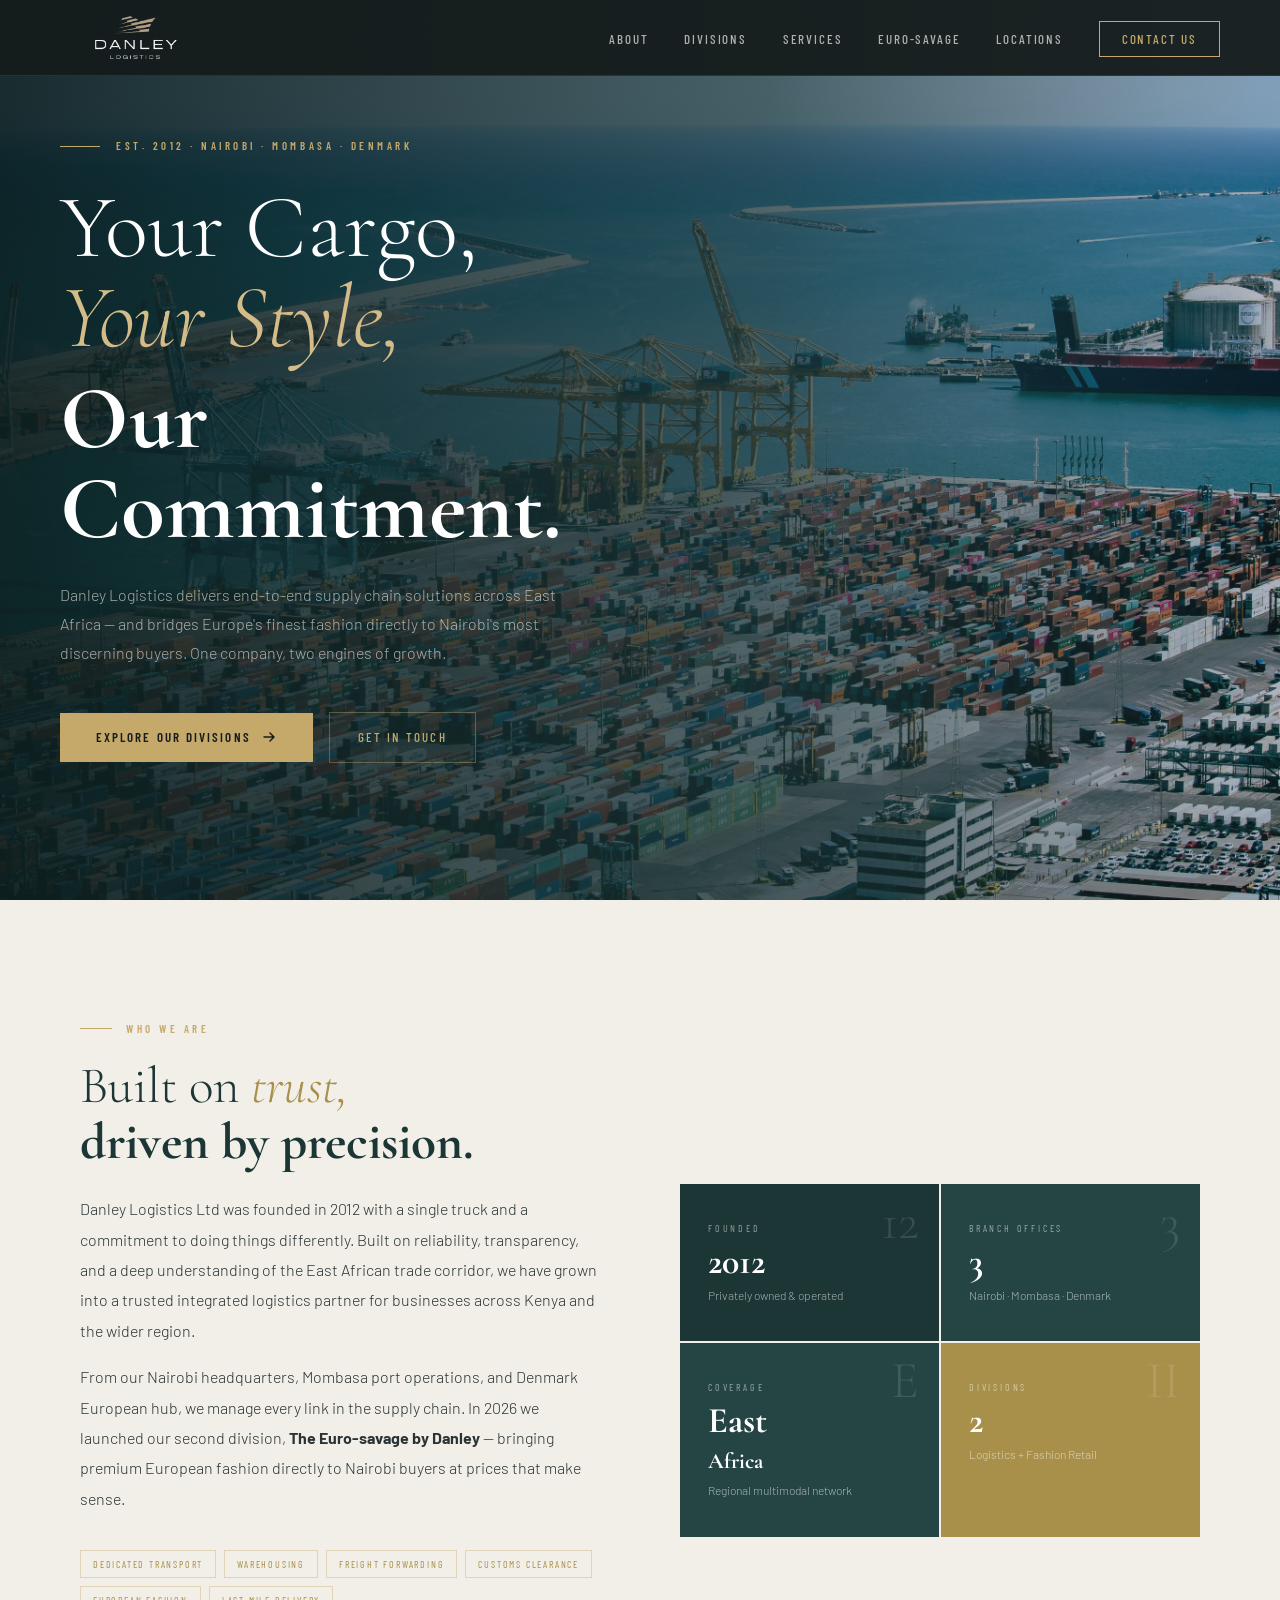
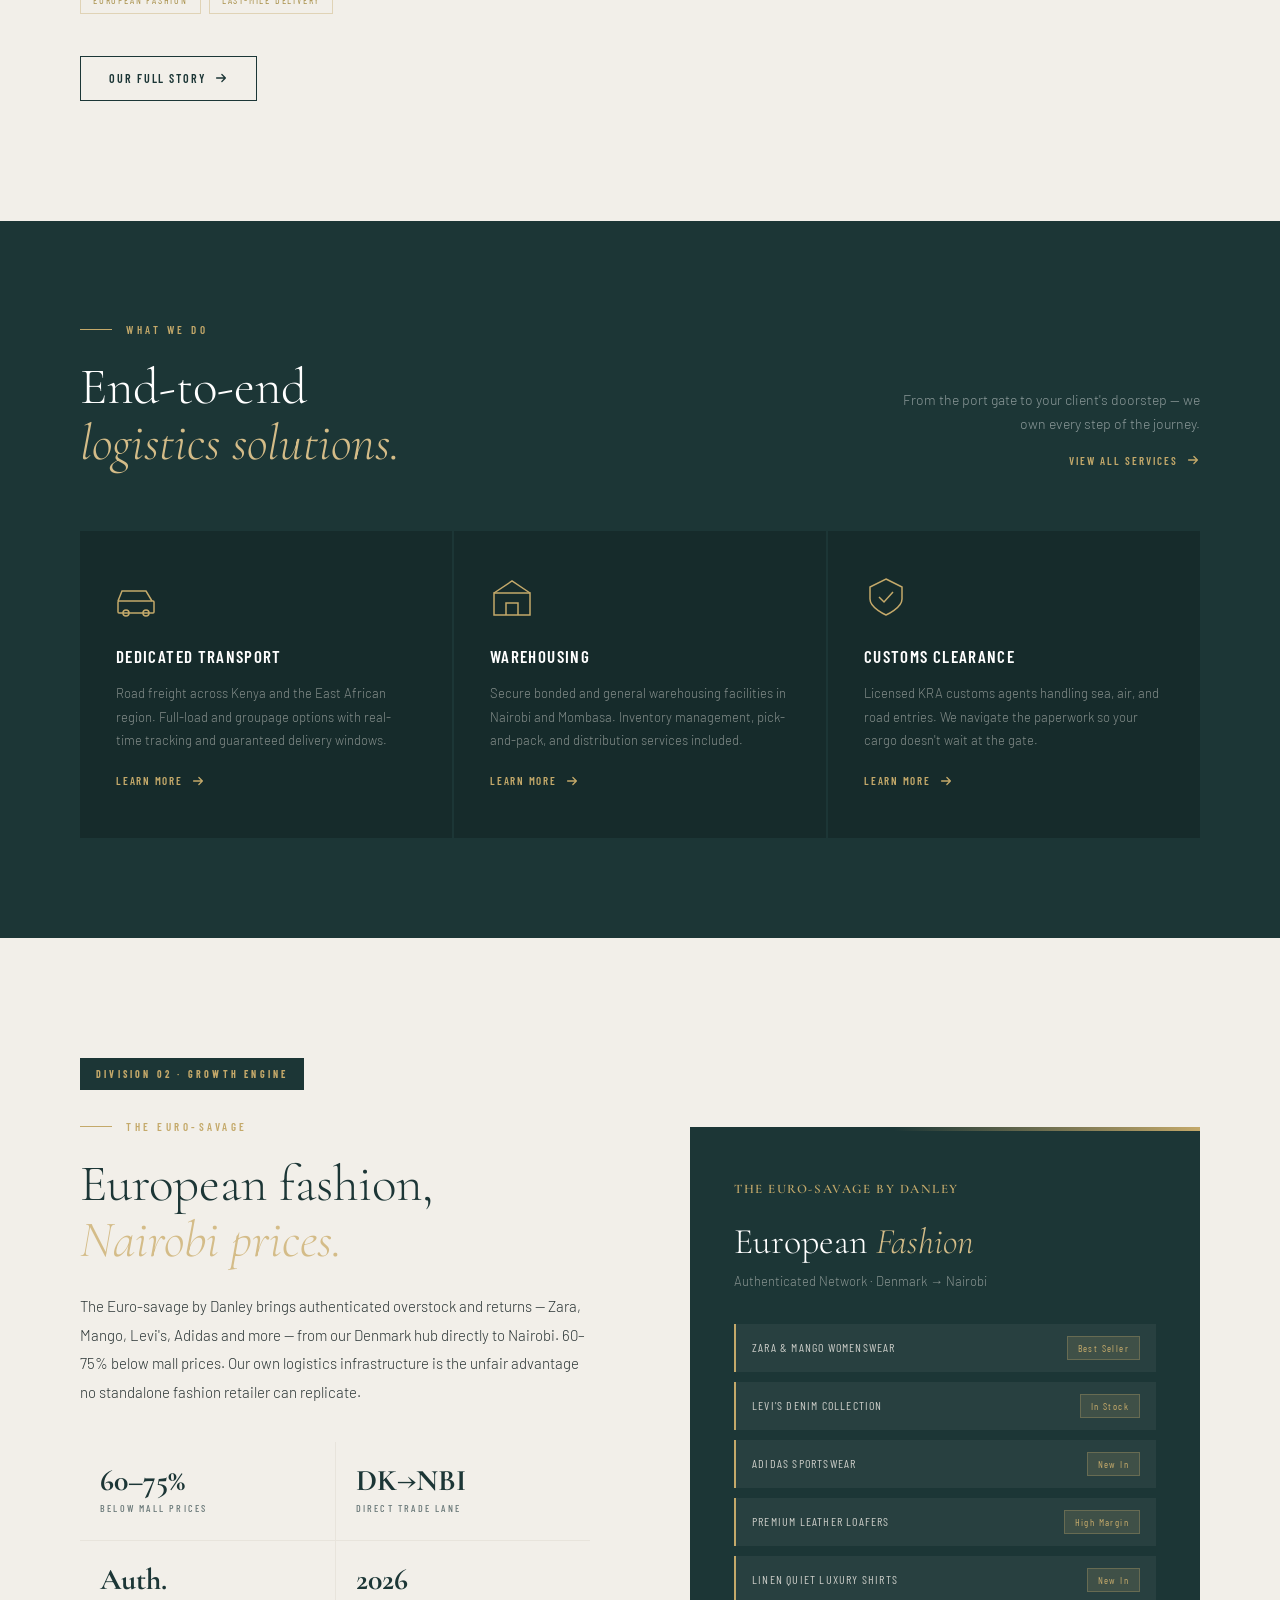
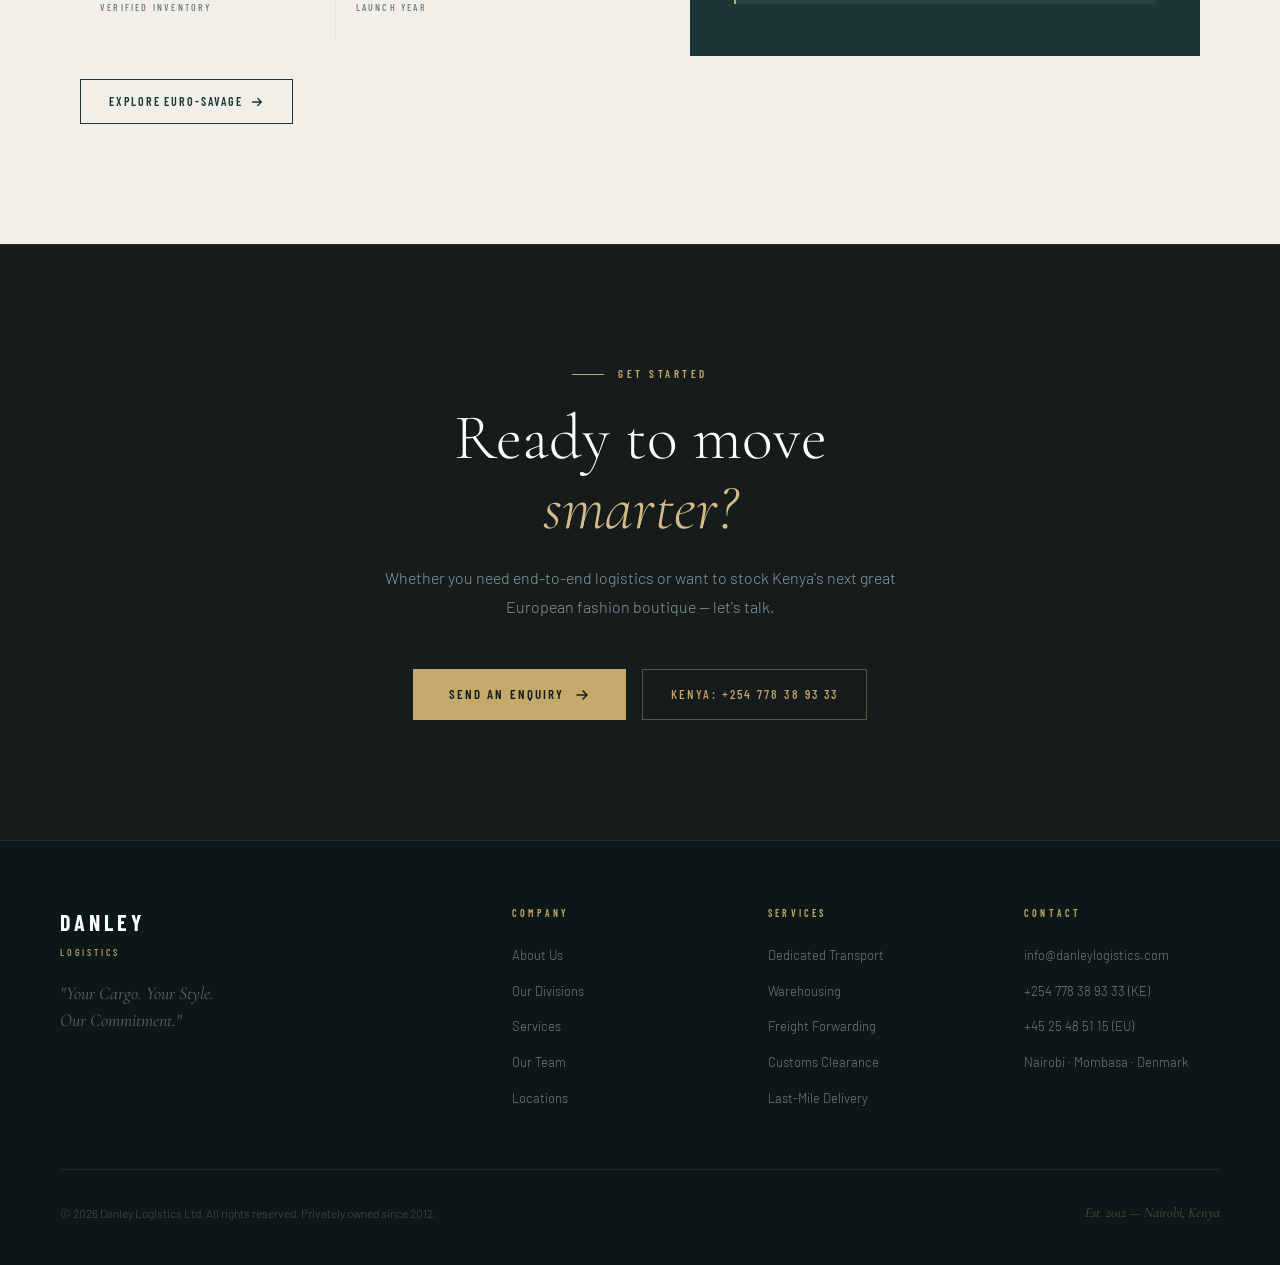
==== commit 15ba239f: "live site" ====
--- a/index.html
+++ b/index.html
@@ -656,7 +656,7 @@
         <div class="fashion-label">Division 02 · Growth Engine</div>
         <div class="section-eyebrow"><div class="section-eyebrow-line"></div><span class="section-eyebrow-text">The Euro-savage</span></div>
         <h2 class="section-title" style="color:var(--teal)">European fashion,<br><em>Nairobi prices.</em></h2>
-        <p class="fashion-body">The Euro-savage by Danley brings authenticated Zalando overstock and returns — Zara, Mango, Levi's, Adidas and more — from our Denmark hub directly to Nairobi. 60–75% below mall prices. Our own logistics infrastructure is the unfair advantage no standalone fashion retailer can replicate.</p>
+        <p class="fashion-body">The Euro-savage by Danley brings authenticated overstock and returns — Zara, Mango, Levi's, Adidas and more — from our Denmark hub directly to Nairobi. 60–75% below mall prices. Our own logistics infrastructure is the unfair advantage no standalone fashion retailer can replicate.</p>
         <div class="fashion-metrics">
           <div class="fashion-metric"><div class="fashion-metric-val">60–75%</div><div class="fashion-metric-label">Below Mall Prices</div></div>
           <div class="fashion-metric"><div class="fashion-metric-val">DK→NBI</div><div class="fashion-metric-label">Direct Trade Lane</div></div>
@@ -669,7 +669,7 @@
         <div class="fashion-card-main">
           <div class="fashion-card-title">The Euro-savage by Danley</div>
           <div class="fashion-card-brand">European <em>Fashion</em></div>
-          <div class="fashion-card-sub">Authenticated Zalando Network · Denmark → Nairobi</div>
+          <div class="fashion-card-sub">Authenticated Network · Denmark → Nairobi</div>
           <div class="fashion-items-list">
             <div class="fashion-item-row"><span class="fashion-item-name">Zara &amp; Mango Womenswear</span><span class="fashion-item-badge">Best Seller</span></div>
             <div class="fashion-item-row"><span class="fashion-item-name">Levi's Denim Collection</span><span class="fashion-item-badge">In Stock</span></div>
@@ -692,7 +692,6 @@
     <div class="cta-actions reveal reveal-delay-2">
       <a href="contact.html" class="btn-primary open-inquiry" data-subject="Transport">Send an Enquiry <svg width="16" height="16" viewBox="0 0 16 16" fill="none"><path d="M3 8h10M9 4l4 4-4 4" stroke="currentColor" stroke-width="1.5" stroke-linecap="round" stroke-linejoin="round"/></svg></a>
       <a href="tel:+254778389333" class="btn-secondary">Kenya: +254 778 38 93 33</a>
-      <a href="tel:+4525485115" class="btn-secondary">Europe: +45 25 48 51 15</a>
     </div>
   </div>
 </section>
@@ -730,7 +729,7 @@
       <ul class="footer-links">
         <li><a href="mailto:info@danleylogistics.com">info@danleylogistics.com</a></li>
         <li><a href="tel:+254778389333">+254 778 38 93 33 (KE)</a></li>
-        <li><a href="tel:+4525485115">+45 25 48 51 15 (EU)</a></li>
+        <li><a href="tel:">+45 25 48 51 15 (EU)</a></li>
         <li><a href="locations.html">Nairobi · Mombasa · Denmark</a></li>
       </ul>
     </div>
@@ -774,7 +773,7 @@
 
     <!-- FORM BODY -->
     <div style="padding:36px 44px 40px;">
-      <form id="inquiryForm" action="mailto:info@danleylogistics.com" method="POST" enctype="text/plain">
+      <form id="contactForm">
 
         <div style="display:grid;grid-template-columns:1fr 1fr;gap:16px;margin-bottom:18px;">
           <div>
@@ -868,10 +867,15 @@
   var closeBtn = document.getElementById('inquiryClose');
   var subject  = document.getElementById('inqSubject');
 
+  function isMobile() { return window.innerWidth <= 600; }
+
+  function openTransform()  { return isMobile() ? 'translateY(0)'    : 'translateY(0) scale(1)'; }
+  function closedTransform(){ return isMobile() ? 'translateY(100%)' : 'translateY(28px) scale(0.98)'; }
+
   function open(topic) {
     overlay.style.opacity = '1';
     overlay.style.pointerEvents = 'all';
-    modal.style.transform = 'translateY(0) scale(1)';
+    modal.style.transform = openTransform();
     document.body.style.overflow = 'hidden';
     if (topic && subject) {
       for (var i = 0; i < subject.options.length; i++) {
@@ -892,9 +896,17 @@
   function close() {
     overlay.style.opacity = '0';
     overlay.style.pointerEvents = 'none';
-    modal.style.transform = 'translateY(28px) scale(0.98)';
+    modal.style.transform = closedTransform();
     document.body.style.overflow = '';
   }
+
+  /* Set correct initial closed transform on load */
+  modal.style.transform = closedTransform();
+  window.addEventListener('resize', function() {
+    if (overlay.style.pointerEvents === 'none') {
+      modal.style.transform = closedTransform();
+    }
+  });
 
   /* Trigger buttons */
   document.querySelectorAll('.open-inquiry').forEach(function(el) {
@@ -916,6 +928,30 @@
   document.addEventListener('keydown', function(e) {
     if (e.key === 'Escape' && overlay.style.pointerEvents !== 'none') close();
   });
+
+  /* Form submit via send.php */
+  var form = document.getElementById('contactForm');
+  if (form) {
+    form.addEventListener('submit', function(e) {
+      e.preventDefault();
+      var btn = form.querySelector('[type="submit"]');
+      btn.textContent = 'Sending...';
+      btn.disabled = true;
+      fetch('send.php', { method: 'POST', body: new FormData(form) })
+        .then(function() {
+          form.innerHTML = '<div style="text-align:center;padding:48px 20px;">'
+            + '<div style="font-size:40px;margin-bottom:16px;">✓</div>'
+            + '<div style="font-size:24px;color:#1C3636;">Enquiry sent.</div>'
+            + '<p style="color:#8A9898;margin-top:10px;">We\'ll be in touch within one business day.</p>'
+            + '</div>';
+        })
+        .catch(function() {
+          btn.textContent = 'Send Enquiry →';
+          btn.disabled = false;
+          alert('Something went wrong. Please email info@danleylogistics.com directly.');
+        });
+    });
+  }
 
   /* Expose globally */
   window.openInquiry = open;
